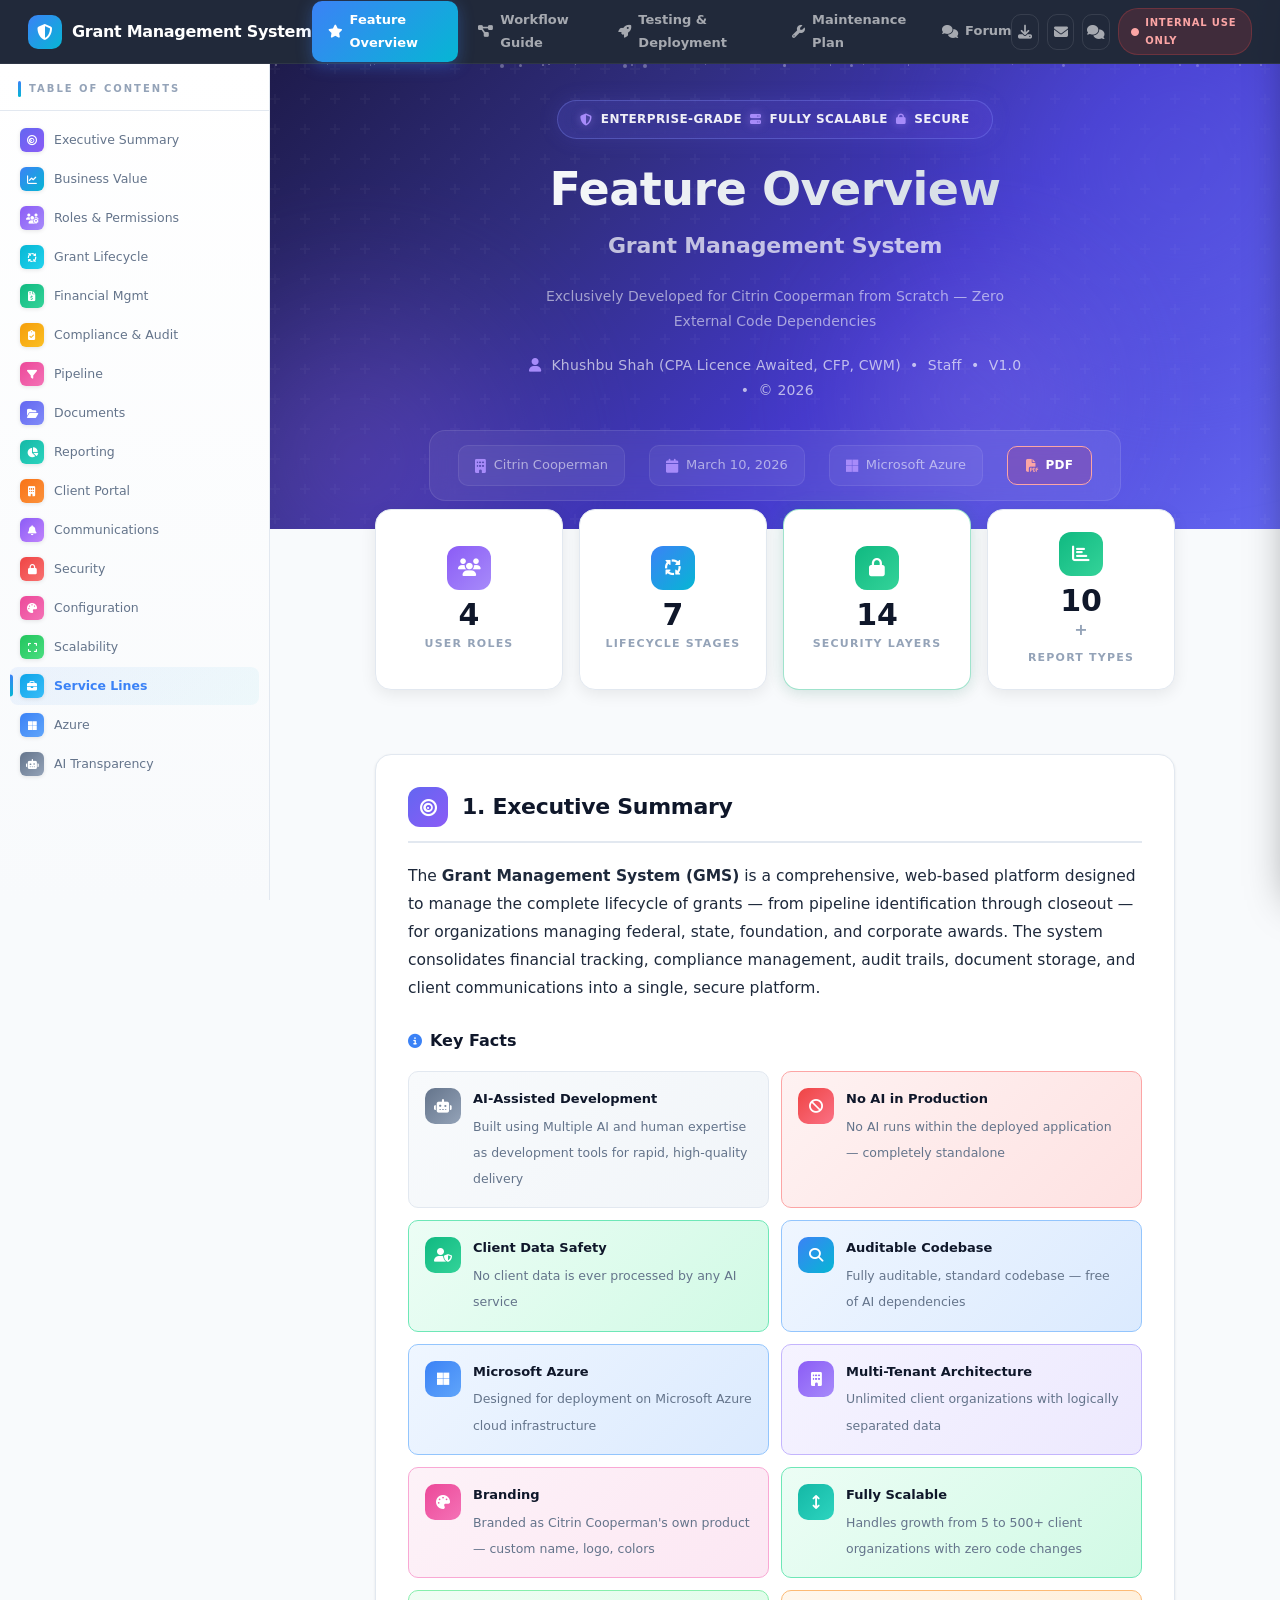
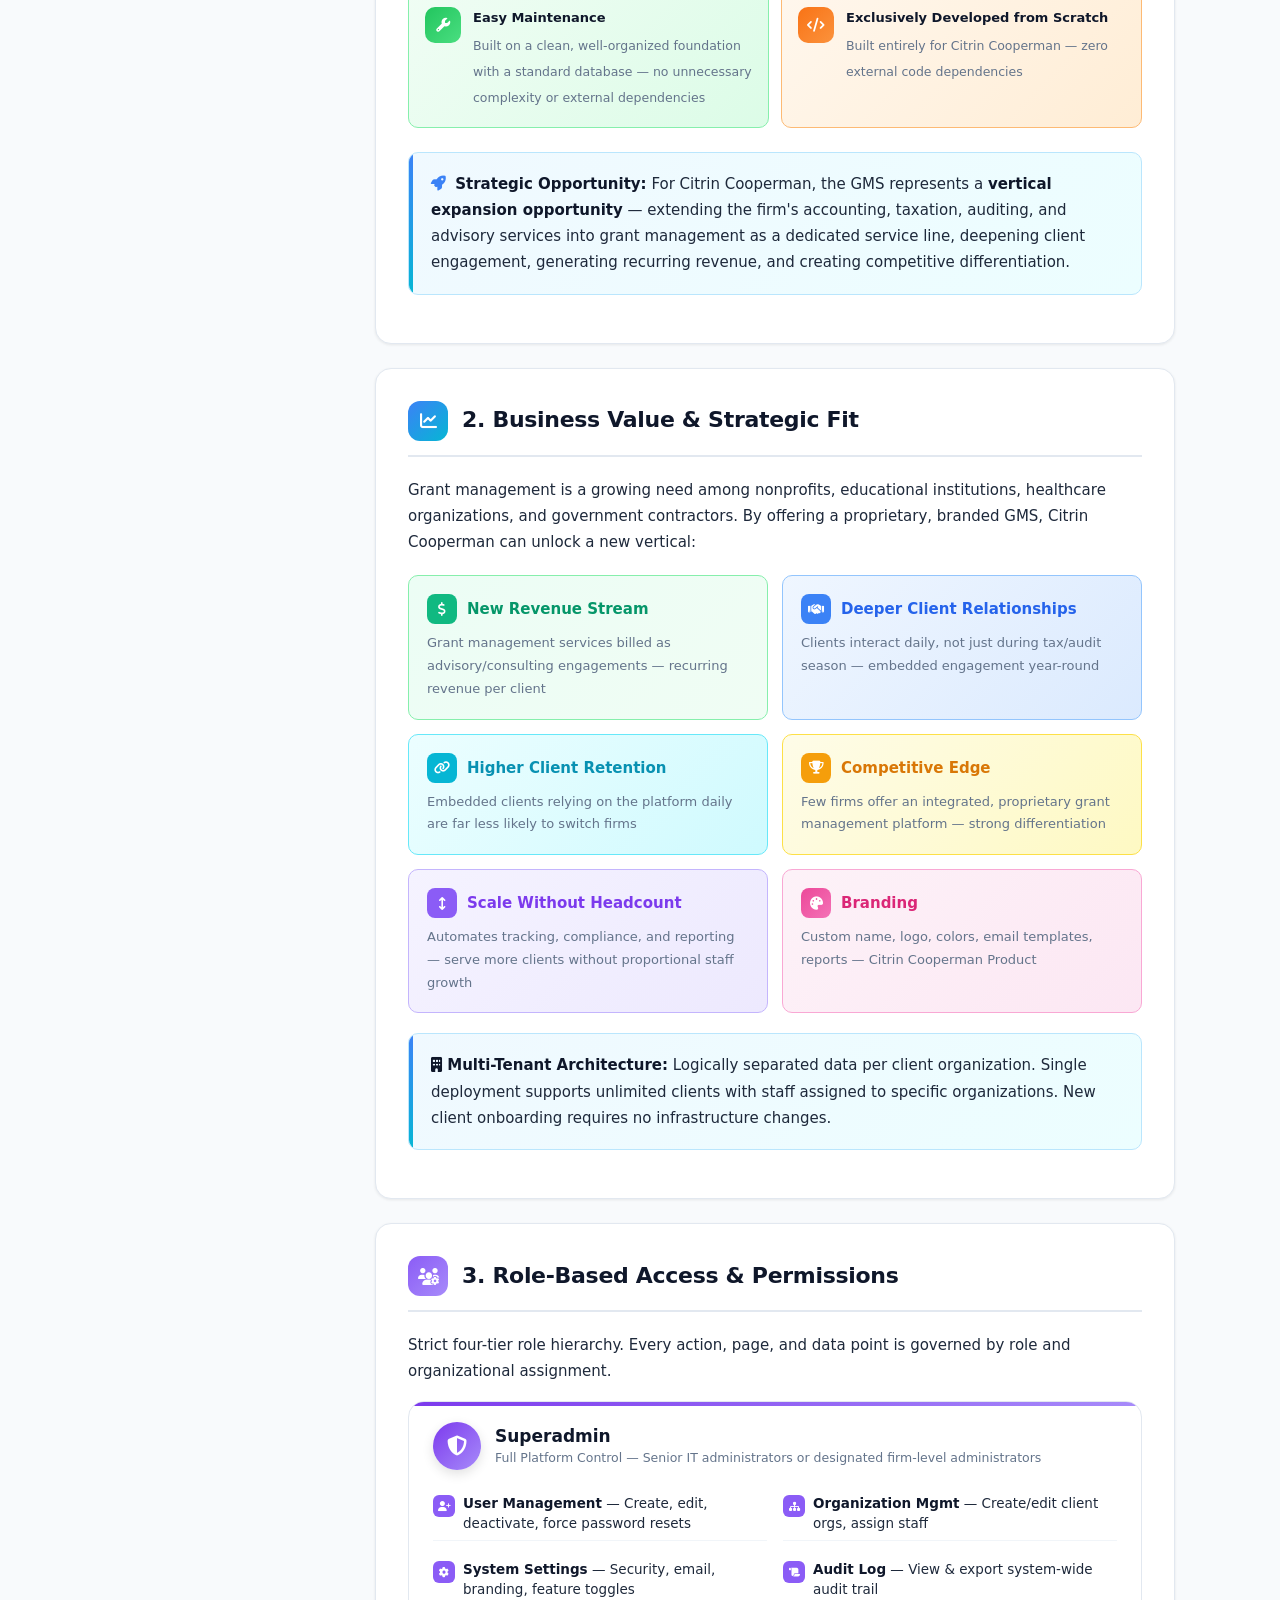
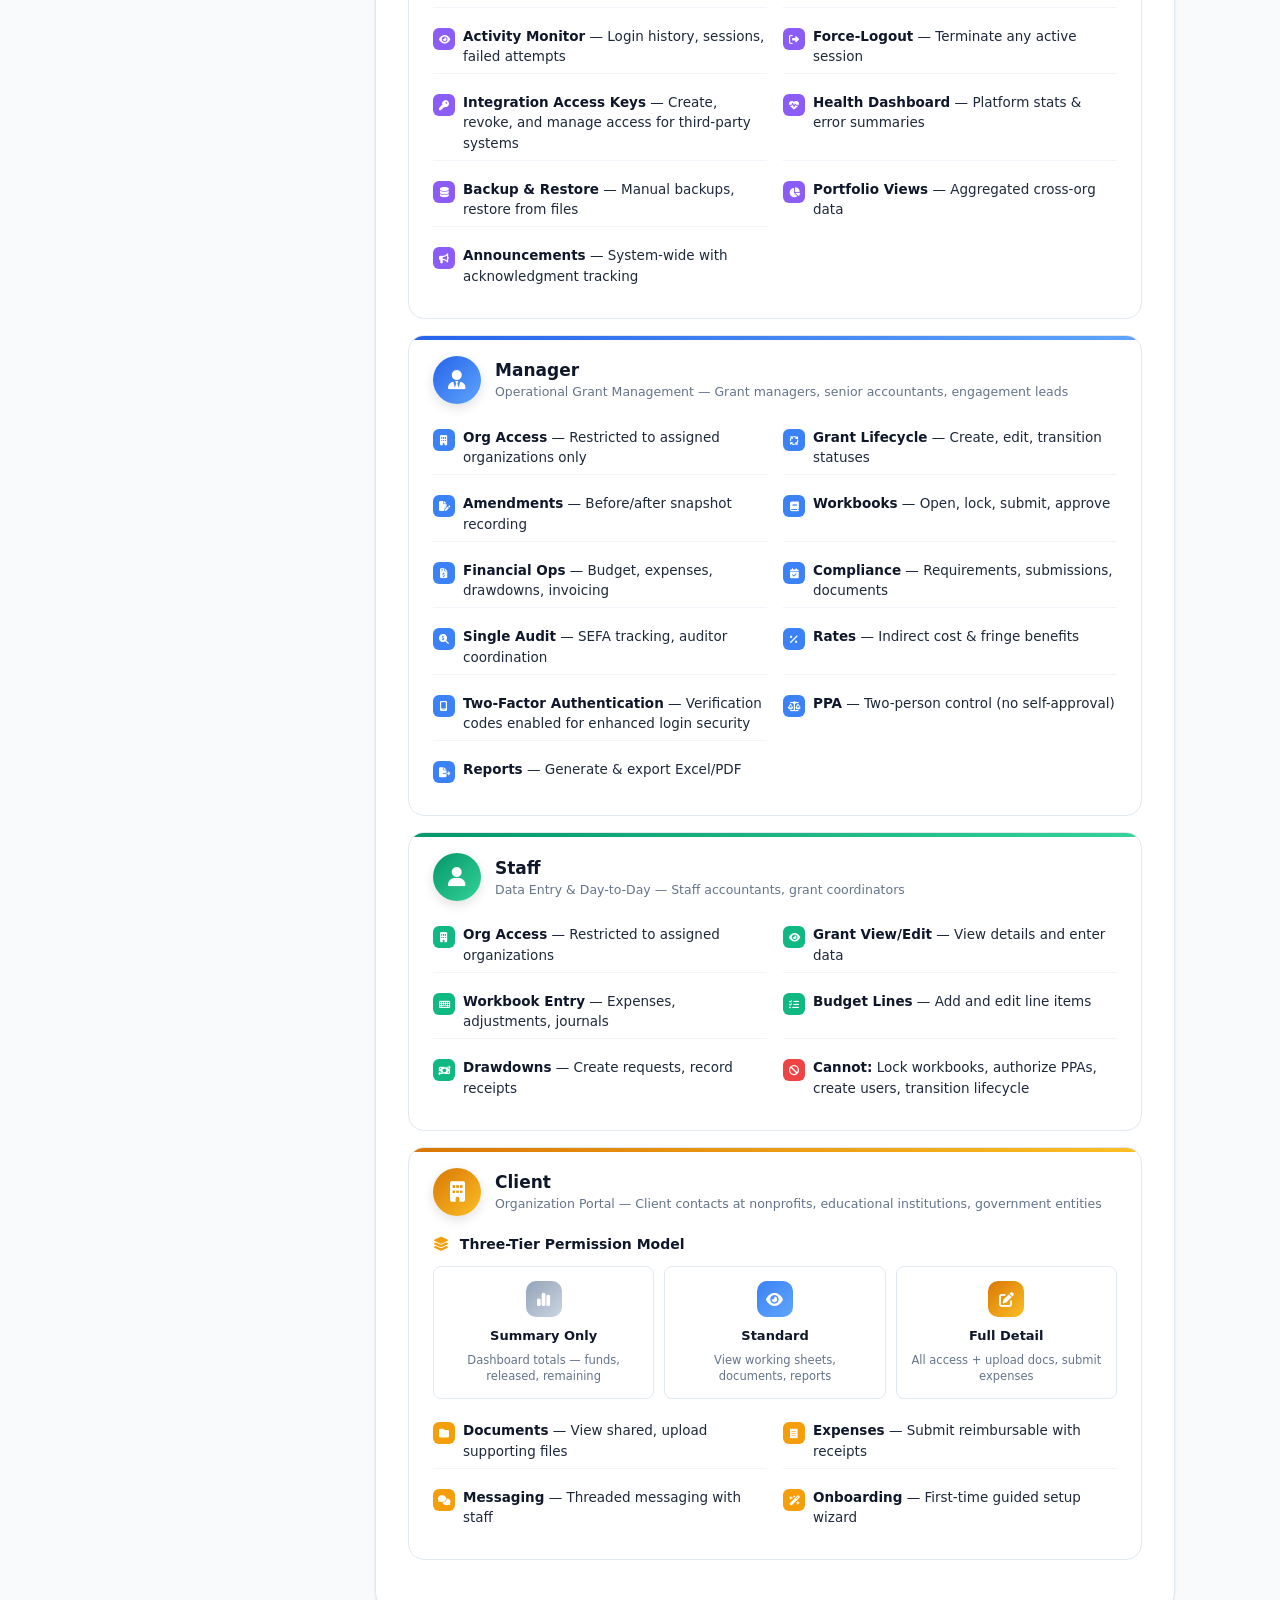
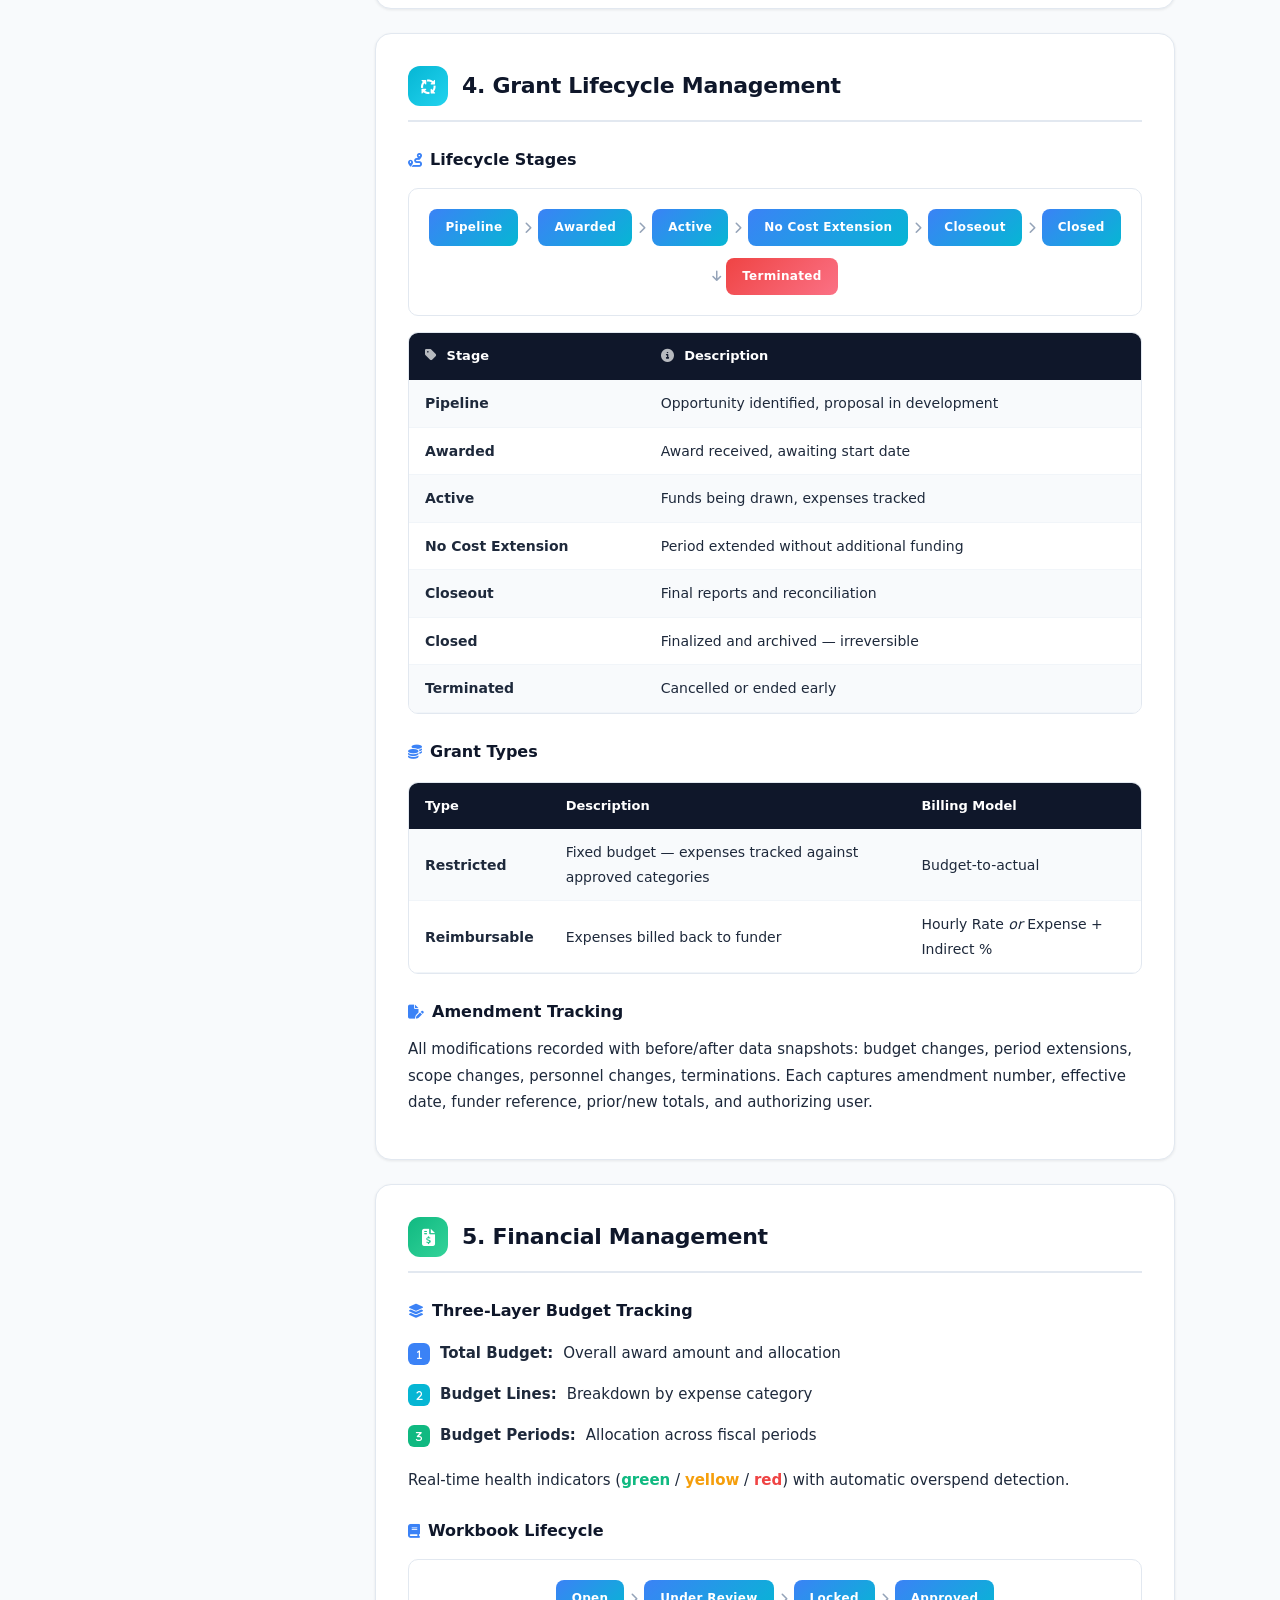
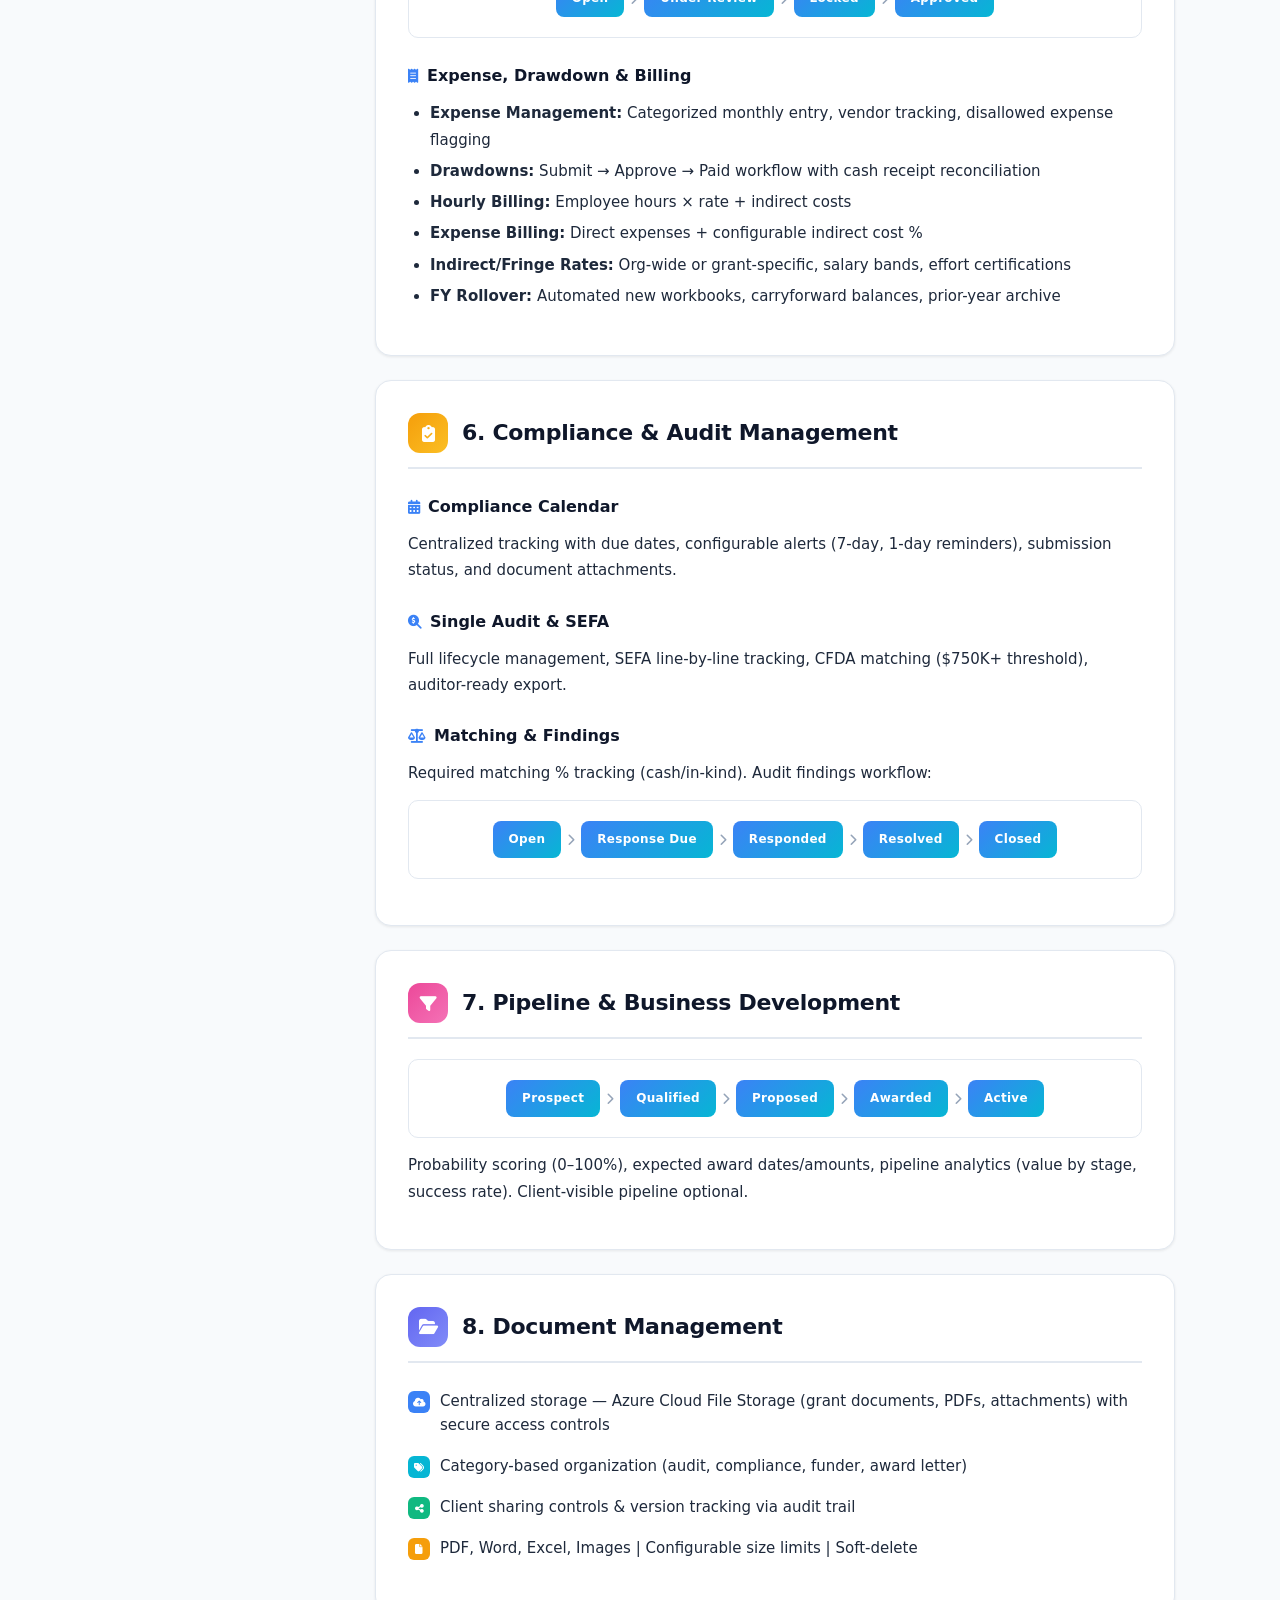
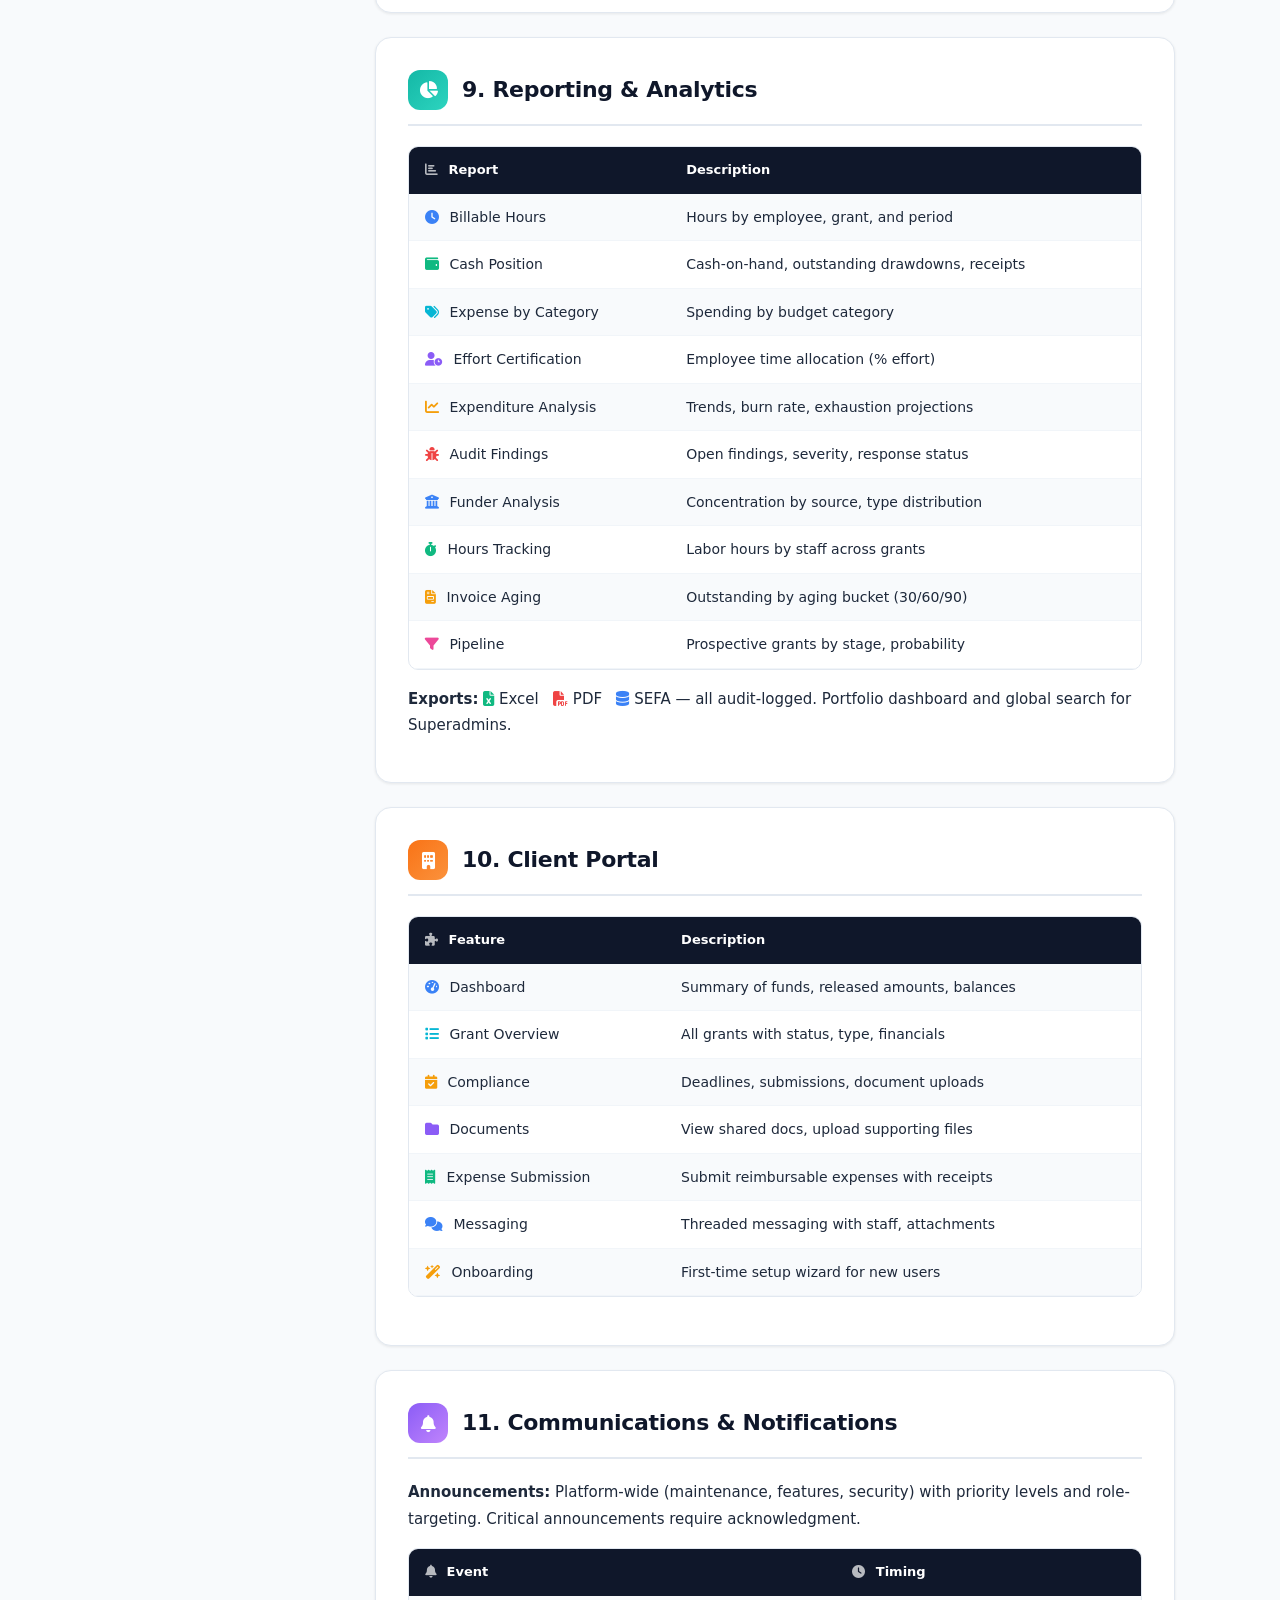
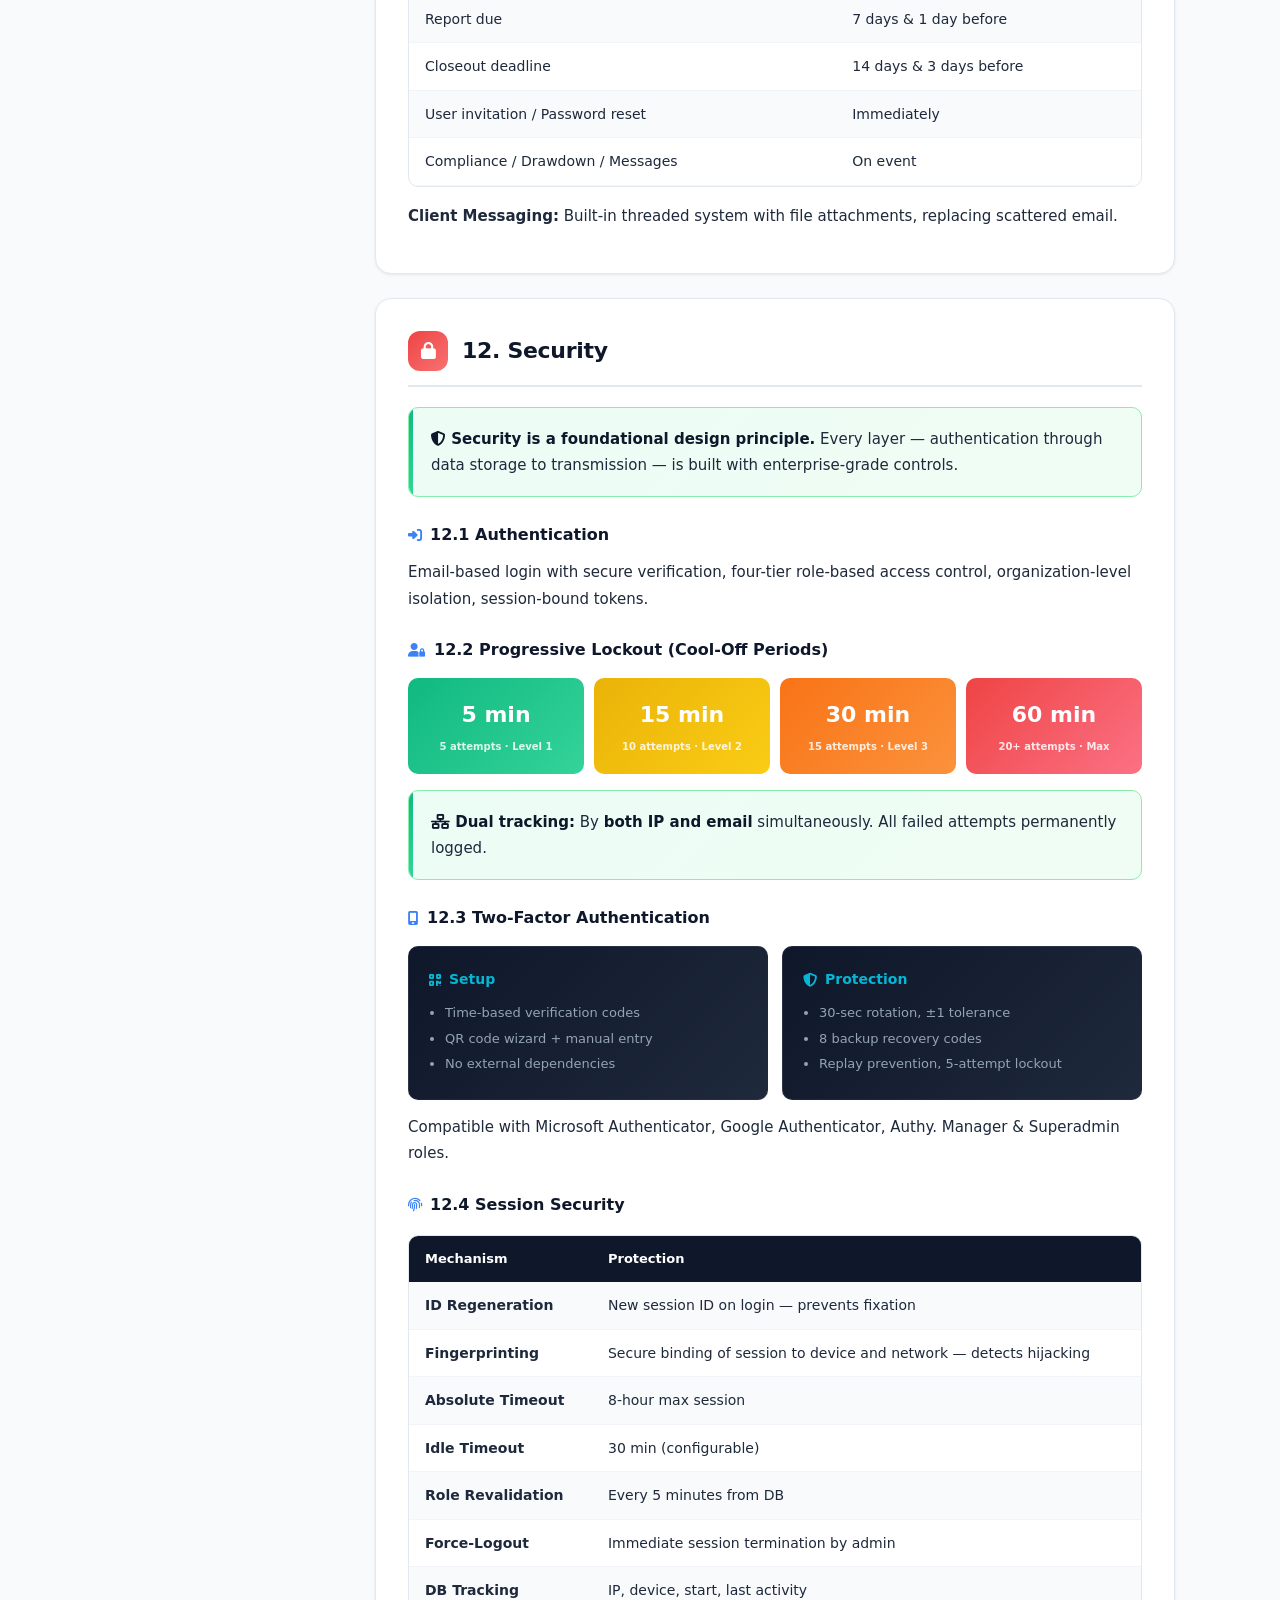
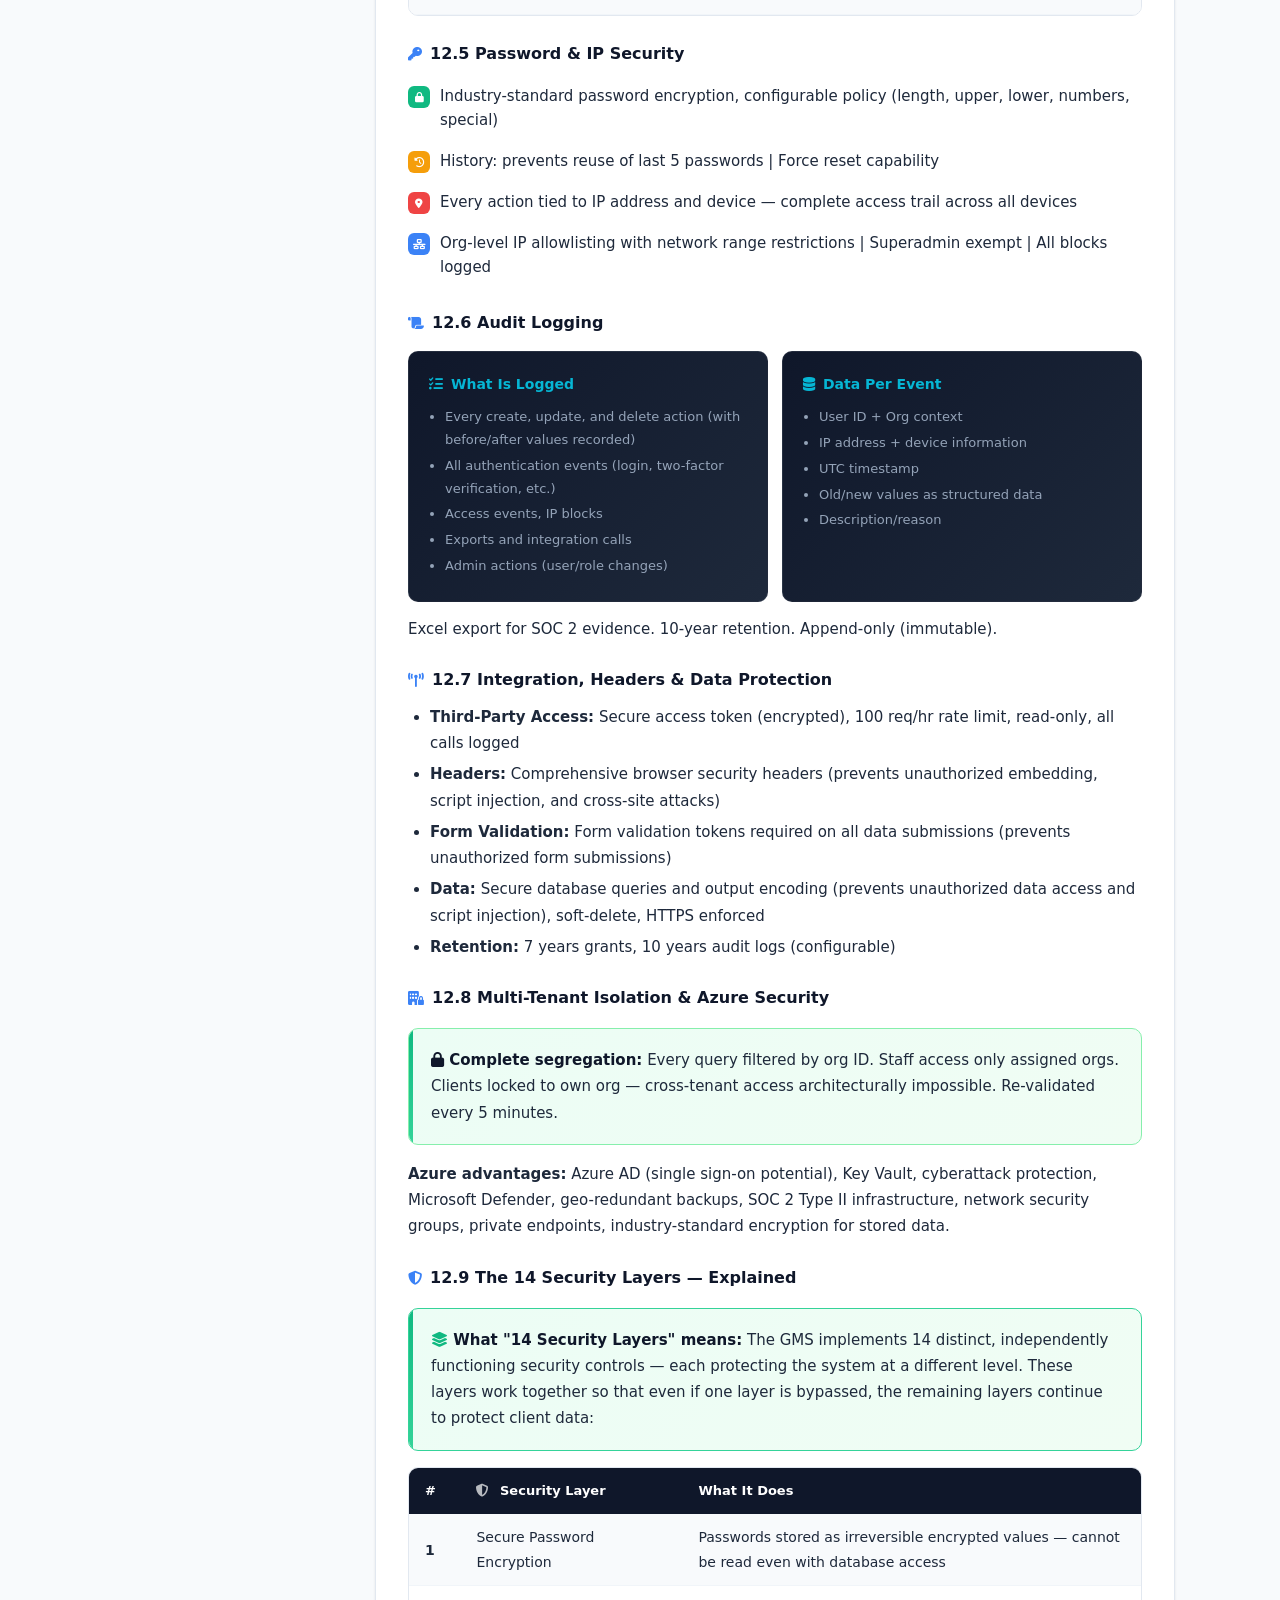
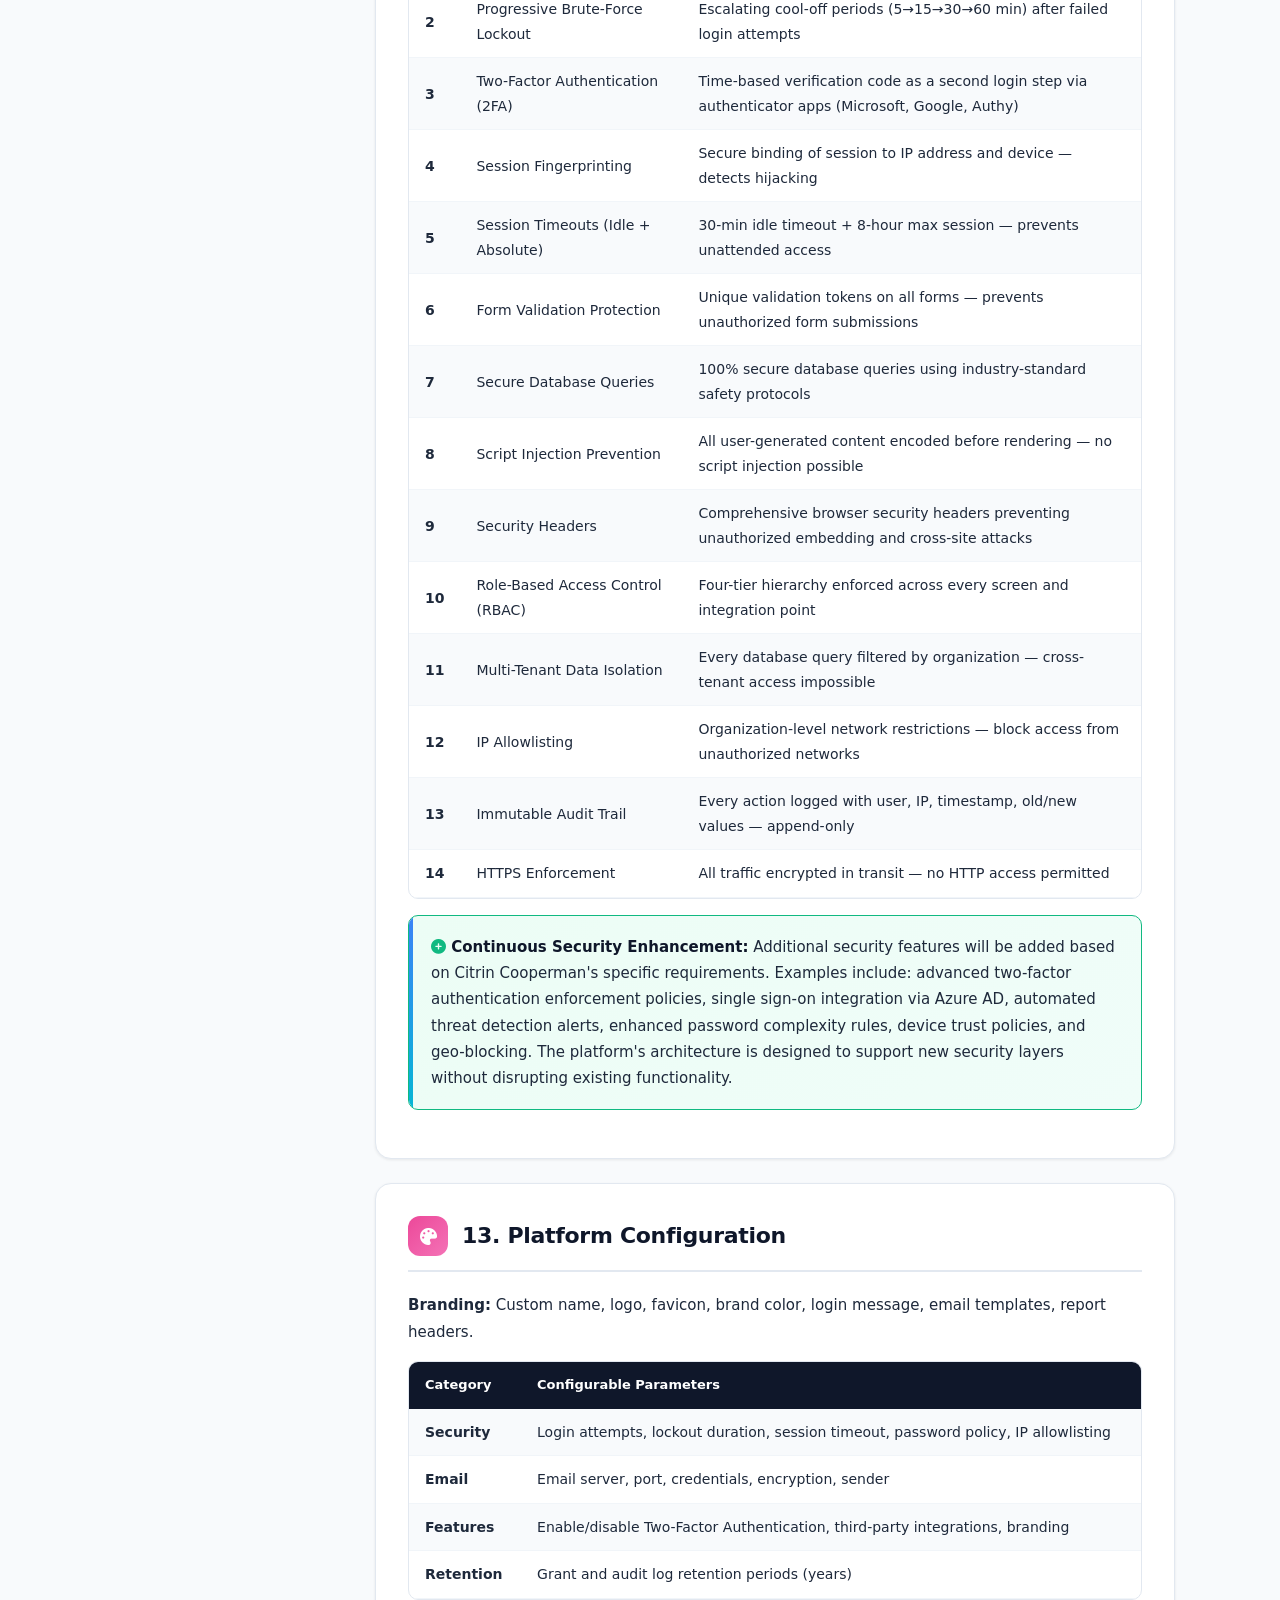
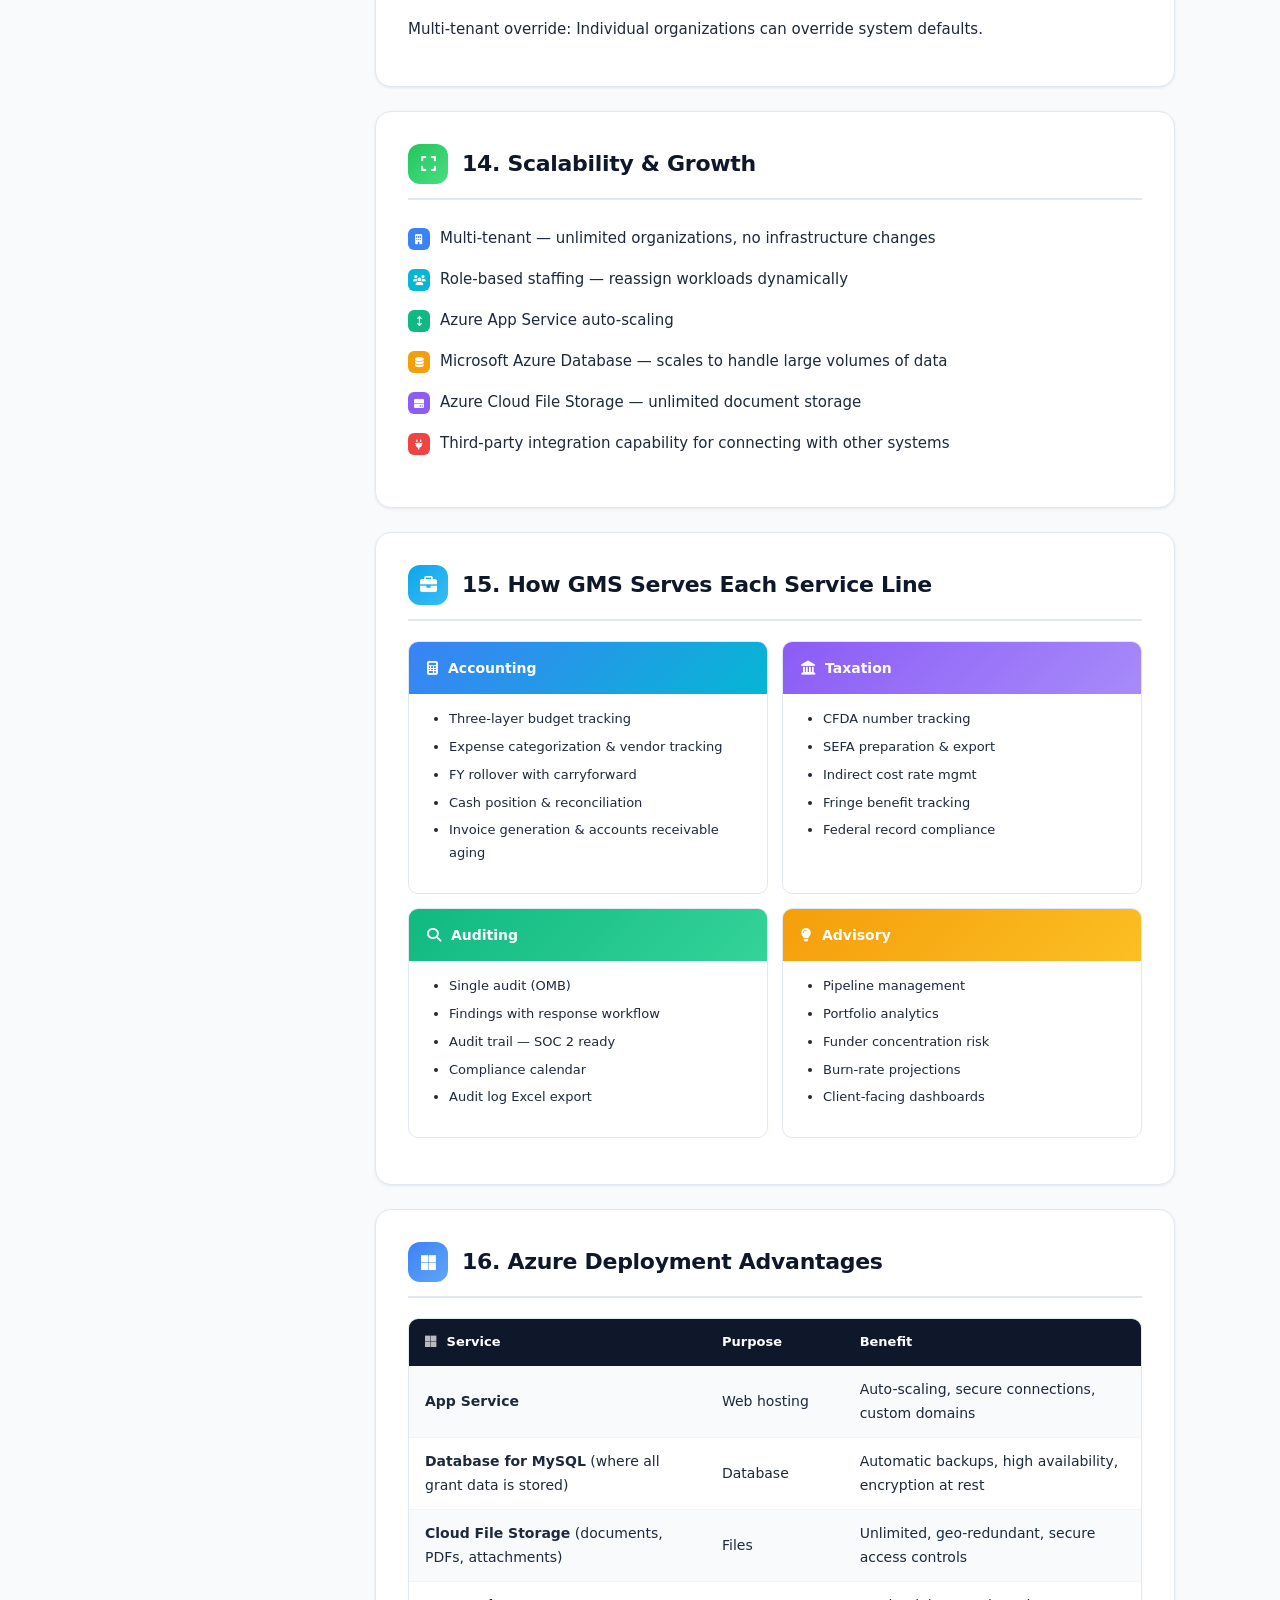
==== docs/GMS-Feature-Overview.html @ 416179d6 "Add GMS documentation site" ====
<!DOCTYPE html>
<html lang="en">
<head>
<meta charset="UTF-8">
<meta name="viewport" content="width=device-width, initial-scale=1.0">
<title>Grant Management System — Feature Overview</title>
<link rel="stylesheet" href="https://cdnjs.cloudflare.com/ajax/libs/font-awesome/6.7.2/css/all.min.css">
<link rel="stylesheet" href="docs-common.css">
<style>
/* Stat icon gradients (page-specific) */
.si-1{background:linear-gradient(135deg,var(--superadmin),#a78bfa);}.si-2{background:linear-gradient(135deg,var(--secondary),var(--accent));}
.si-3{background:linear-gradient(135deg,var(--success),#34d399);}.si-4{background:linear-gradient(135deg,var(--success),#34d399);}

/* === ROLE CARDS (v2 — accent-stripe design) === */
.role-card{background:var(--white);border-radius:var(--radius);margin:16px 0;border:1px solid #e2e8f0;transition:all .35s cubic-bezier(.4,0,.2,1);position:relative;overflow:hidden;}
.role-card::before{content:'';position:absolute;top:0;left:0;right:0;height:4px;}
.role-card:hover{box-shadow:var(--shadow);border-color:#cbd5e0;}
.role-card.rc-superadmin::before{background:linear-gradient(90deg,#7c3aed,#a78bfa);}
.role-card.rc-manager::before{background:linear-gradient(90deg,#2563eb,#60a5fa);}
.role-card.rc-staff::before{background:linear-gradient(90deg,#059669,#34d399);}
.role-card.rc-client::before{background:linear-gradient(90deg,#d97706,#fbbf24);}

.role-card-header{padding:20px 24px 0;display:flex;align-items:center;gap:14px;}
.role-card-header .role-icon-circle{width:48px;height:48px;border-radius:50%;display:flex;align-items:center;justify-content:center;font-size:20px;color:#fff;flex-shrink:0;box-shadow:0 4px 12px rgba(0,0,0,.12);}
.rc-superadmin .role-icon-circle{background:linear-gradient(135deg,#7c3aed,#a78bfa);}
.rc-manager .role-icon-circle{background:linear-gradient(135deg,#2563eb,#60a5fa);}
.rc-staff .role-icon-circle{background:linear-gradient(135deg,#059669,#34d399);}
.rc-client .role-icon-circle{background:linear-gradient(135deg,#d97706,#fbbf24);}
.role-card-header .role-info{min-width:0;flex:1;}
.role-card-header .role-name{margin:0;font-size:17px;font-weight:800;color:var(--primary);line-height:1.3;}
.role-card-header .role-sub{font-size:12.5px;color:var(--text-light);margin-top:2px;display:block;line-height:1.4;}

.role-card-body{padding:16px 24px 20px;}
.role-perm-grid{display:grid;grid-template-columns:1fr 1fr;gap:6px 16px;list-style:none;padding:0;margin:0;}
.role-perm-grid li{display:flex;align-items:flex-start;gap:8px;padding:7px 0;font-size:13.5px;line-height:1.5;color:var(--text);border-bottom:1px solid #f1f5f9;}
.role-perm-grid li:nth-last-child(-n+2){border-bottom:none;}
.role-perm-grid li .perm-icon{width:22px;height:22px;border-radius:6px;display:flex;align-items:center;justify-content:center;font-size:10px;color:#fff;flex-shrink:0;margin-top:2px;}
.rc-superadmin .perm-icon{background:var(--superadmin);}
.rc-manager .perm-icon{background:var(--manager);}
.rc-staff .perm-icon{background:var(--staff);}
.rc-client .perm-icon{background:var(--client);}
.role-perm-grid li .perm-icon.deny{background:var(--danger);}
.role-perm-grid li strong{color:var(--primary);font-weight:600;}

/* Client tier cards */
.client-tier-row{display:grid;grid-template-columns:repeat(3,1fr);gap:10px;margin:10px 0 14px;}
.client-tier{border-radius:var(--radius-xs);padding:14px;text-align:center;border:1px solid #e2e8f0;transition:all .3s;}
.client-tier:hover{transform:translateY(-2px);box-shadow:var(--shadow-sm);}
.client-tier .tier-icon{width:36px;height:36px;border-radius:10px;display:flex;align-items:center;justify-content:center;margin:0 auto 8px;font-size:15px;color:#fff;}
.client-tier .tier-name{font-size:13px;font-weight:700;color:var(--primary);margin-bottom:4px;}
.client-tier .tier-desc{font-size:11.5px;color:var(--text-light);line-height:1.4;}

/* === LIFECYCLE FLOW === */
.lifecycle{display:flex;align-items:center;justify-content:center;flex-wrap:wrap;gap:6px;padding:20px;background:var(--white);border-radius:var(--radius-sm);margin:14px 0;border:1px solid #e2e8f0;}
.lifecycle .stage{padding:8px 16px;border-radius:8px;font-size:12px;font-weight:700;color:#fff;background:linear-gradient(135deg,var(--secondary),var(--accent));transition:all .3s;cursor:default;letter-spacing:.3px;}
.lifecycle .stage:hover{transform:scale(1.06);box-shadow:0 4px 12px rgba(59,130,246,.3);}
.lifecycle .stage.terminated{background:linear-gradient(135deg,var(--danger),#fb7185);}
.lifecycle .arrow-icon{color:var(--text-muted);font-size:12px;flex-shrink:0;}

/* === SECURITY GRID === */
.security-grid{display:grid;grid-template-columns:1fr 1fr;gap:14px;margin:14px 0;}
.security-card{background:linear-gradient(135deg,#0f172a,#1e293b);color:#e2e8f0;border-radius:var(--radius-sm);padding:20px;border:1px solid rgba(255,255,255,.06);transition:all .3s;}
.security-card:hover{transform:translateY(-3px);box-shadow:0 8px 30px rgba(0,0,0,.25);border-color:rgba(56,189,248,.2);}
.security-card h4{color:var(--accent);margin:0 0 10px;font-size:14px;display:flex;align-items:center;gap:8px;}
.security-card li{font-size:13px;color:#94a3b8;margin-bottom:3px;}
.security-card ul{padding-left:16px;margin-bottom:0;}

/* === LOCKOUT VISUAL === */
.lockout-visual{display:grid;grid-template-columns:repeat(4,1fr);gap:10px;margin:14px 0;}
.lockout-step{text-align:center;padding:18px 10px;border-radius:var(--radius-sm);color:#fff;font-weight:700;transition:all .3s;position:relative;overflow:hidden;}
.lockout-step::after{content:'';position:absolute;top:0;left:-100%;width:100%;height:100%;background:linear-gradient(90deg,transparent,rgba(255,255,255,.15),transparent);animation:lock-shine 3s ease-in-out infinite;}
@keyframes lock-shine{0%{left:-100%;}100%{left:100%;}}
.lockout-step:hover{transform:scale(1.04);}
.ls-1{background:linear-gradient(135deg,#10b981,#34d399);}.ls-2{background:linear-gradient(135deg,#eab308,#facc15);}
.ls-3{background:linear-gradient(135deg,#f97316,#fb923c);}.ls-4{background:linear-gradient(135deg,#ef4444,#fb7185);}
.lock-num{font-size:22px;display:block;}.lock-label{font-size:10px;opacity:.85;display:block;margin-top:4px;font-weight:600;}

/* === SERVICE GRID === */
.service-grid{display:grid;grid-template-columns:1fr 1fr;gap:14px;margin:14px 0;}
.service-card{background:var(--white);border-radius:var(--radius-sm);overflow:hidden;border:1px solid #e2e8f0;transition:all .3s;}
.service-card:hover{transform:translateY(-3px);box-shadow:var(--shadow);}
.service-card-header{padding:14px 18px;color:#fff;font-weight:700;display:flex;align-items:center;gap:10px;font-size:14px;}
.sc-1{background:linear-gradient(135deg,#3b82f6,#06b6d4);}.sc-2{background:linear-gradient(135deg,#8b5cf6,#a78bfa);}
.sc-3{background:linear-gradient(135deg,#10b981,#34d399);}.sc-4{background:linear-gradient(135deg,#f59e0b,#fbbf24);}
.service-card-body{padding:14px 18px;}
.service-card-body li{font-size:13px;}

/* === PRINT (page-specific) === */
@media print{
  .lifecycle{box-shadow:none!important;}
  .role-card,.security-card,.service-card{box-shadow:none!important;margin:4px 0!important;}
  .role-card-header{padding:8px 12px 0!important;}
  .role-card-header .role-icon-circle{width:24px!important;height:24px!important;font-size:10px!important;box-shadow:none!important;}
  .role-card-body{padding:6px 12px 8px!important;}
  .role-perm-grid{gap:0 6px!important;}
  .role-perm-grid li{font-size:7.5pt!important;padding:1px 0!important;}
  .role-perm-grid li .perm-icon{width:12px!important;height:12px!important;font-size:5px!important;}
  .client-tier-row{gap:3px!important;}
  .client-tier{padding:4px!important;}
  .client-tier .tier-icon{width:16px!important;height:16px!important;font-size:8px!important;margin-bottom:2px!important;}
  .client-tier .tier-name{font-size:7.5pt!important;}
  .client-tier .tier-desc{font-size:7pt!important;}
  .security-grid,.service-grid{gap:4px!important;}
  .lockout-step{overflow:visible!important;}
  .lockout-step::after{display:none!important;}
  .lockout-visual{gap:3px!important;}
  .lifecycle{padding:6px!important;}
  .lifecycle .stage{padding:2px 6px!important;font-size:7pt!important;}
  .service-card-header{padding:5px 8px!important;font-size:8pt!important;}
  .service-card-body{padding:4px 8px!important;}
  .service-card-body li{font-size:7.5pt!important;}
  .security-card{padding:8px!important;}
  .security-card h4{font-size:8pt!important;margin-bottom:3px!important;}
  .security-card li{font-size:7.5pt!important;}
  .grid-2col,.grid-2col-lg{gap:6px!important;}
}

/* === RESPONSIVE GRID HELPERS (page-specific) === */
.grid-2col{display:grid;grid-template-columns:1fr 1fr;gap:12px;}
.grid-2col-lg{display:grid;grid-template-columns:1fr 1fr;gap:14px;}

/* === RESPONSIVE (page-specific) === */
@media(max-width:768px){
  .security-grid,.service-grid,.grid-2col,.grid-2col-lg{grid-template-columns:1fr;}
  .lockout-visual{grid-template-columns:1fr 1fr;}

  /* Role cards — mobile */
  .role-card{margin:12px 0;border-radius:var(--radius-sm);}
  .role-card:hover{transform:none;box-shadow:none;}
  .role-card-header{padding:16px 16px 0;gap:12px;}
  .role-card-header .role-icon-circle{width:40px;height:40px;font-size:17px;}
  .role-card-header .role-name{font-size:15px;}
  .role-card-header .role-sub{font-size:11.5px;}
  .role-card-body{padding:12px 16px 16px;}
  .role-perm-grid{grid-template-columns:1fr;gap:2px;}
  .role-perm-grid li{padding:6px 0;font-size:13px;}
  .role-perm-grid li:last-child{border-bottom:none;}
  .client-tier-row{grid-template-columns:1fr;gap:8px;}
}
@media(max-width:480px){
  .lockout-visual{grid-template-columns:1fr 1fr;}

  /* Role cards — small phone */
  .role-card-header{padding:14px 14px 0;gap:10px;}
  .role-card-header .role-icon-circle{width:36px;height:36px;font-size:15px;}
  .role-card-header .role-name{font-size:14px;}
  .role-card-header .role-sub{font-size:11px;}
  .role-card-body{padding:10px 14px 14px;}
  .role-perm-grid li{font-size:12.5px;padding:5px 0;}
  .role-perm-grid li .perm-icon{width:20px;height:20px;font-size:9px;}
}
.hero.hero-features{background:linear-gradient(135deg,#1e1b4b 0%,#312e81 30%,#4338ca 60%,#6366f1 100%);}
</style>
</head>
<body>

<!-- TOP NAV -->
<nav class="top-nav">
  <div class="nav-logo"><span class="icon-wrap"><i class="fa-solid fa-shield-halved"></i></span><span class="nav-text">Grant Management System</span></div>
  <div class="nav-links">
    <a href="GMS-Feature-Overview.html" class="active"><i class="fa-solid fa-star"></i> Feature Overview</a>
    <a href="GMS-Workflow-Guide.html"><i class="fa-solid fa-diagram-project"></i> Workflow Guide</a>
    <a href="GMS-Testing-Deployment-Plan.html"><i class="fa-solid fa-rocket"></i> Testing &amp; Deployment</a>
    <a href="maintenance-plan.html"><i class="fa-solid fa-wrench"></i> Maintenance Plan</a>
    <a href="GMS-Comments.html"><i class="fa-solid fa-comments"></i> Forum</a>
  </div>
  <div class="nav-right">
    <a class="nav-action" href="#" onclick="downloadAllPagesAsPDF(event);return false;" title="Download All Pages as PDF"><i class="fa-solid fa-download"></i></a>
    <a class="nav-action" href="#" onclick="window.location.href='mailto:?subject='+encodeURIComponent('GMS Feature Overview — Citrin Cooperman')+'&body='+encodeURIComponent('Please review the Grant Management System — Feature Overview:\n\n'+window.location.href+'\n\nDocument: GMS Feature Overview V1.0\nClassification: Internal Use Only\n\n— Citrin Cooperman');return false;" title="Email this page"><i class="fa-solid fa-envelope"></i></a>
    <a class="nav-action" href="GMS-Comments.html" title="Forum"><i class="fa-solid fa-comments"></i></a>
    <span class="nav-badge"><i class="fa-solid fa-circle"></i> Internal Use Only</span>
  </div>
  <button class="nav-hamburger" aria-label="Open navigation menu"><span></span><span></span><span></span></button>
</nav>

<!-- MOBILE NAV -->
<div class="mobile-nav-overlay"></div>
<nav class="mobile-nav" aria-label="Mobile navigation">
  <div class="mobile-nav-header">
    <div class="nav-logo"><span class="icon-wrap"><i class="fa-solid fa-shield-halved"></i></span> GMS</div>
    <button class="mobile-nav-close" aria-label="Close navigation">&times;</button>
  </div>
  <div class="mobile-nav-links">
    <a href="GMS-Feature-Overview.html" class="active"><i class="fa-solid fa-star"></i> <span class="mobile-nav-label">Feature Overview</span> <i class="fa-solid fa-chevron-right mobile-nav-arrow"></i></a>
    <a href="GMS-Workflow-Guide.html"><i class="fa-solid fa-diagram-project"></i> <span class="mobile-nav-label">Workflow Guide</span> <i class="fa-solid fa-chevron-right mobile-nav-arrow"></i></a>
    <a href="GMS-Testing-Deployment-Plan.html"><i class="fa-solid fa-rocket"></i> <span class="mobile-nav-label">Testing & Deployment</span> <i class="fa-solid fa-chevron-right mobile-nav-arrow"></i></a>
    <a href="maintenance-plan.html"><i class="fa-solid fa-wrench"></i> <span class="mobile-nav-label">Maintenance Plan</span> <i class="fa-solid fa-chevron-right mobile-nav-arrow"></i></a>
    <a href="GMS-Comments.html"><i class="fa-solid fa-comments"></i> <span class="mobile-nav-label">Forum</span> <i class="fa-solid fa-chevron-right mobile-nav-arrow"></i></a>
  </div>
  <div class="mobile-nav-divider"></div>
  <div class="mobile-nav-actions">
    <a class="mobile-nav-action" href="#" onclick="downloadAllPagesAsPDF(event);return false;"><i class="fa-solid fa-download"></i> Download PDF</a>
    <a class="mobile-nav-action" href="GMS-Comments.html"><i class="fa-solid fa-comments"></i> Forum</a>
  </div>
  <div class="mobile-nav-footer">
    <span class="nav-badge"><i class="fa-solid fa-circle"></i> Internal Use Only</span>
  </div>
</nav>

<!-- LEFT SIDEBAR -->
<aside class="sidebar" id="sidebar">
  <div class="sidebar-title">Table of Contents</div>
  <ul class="sidebar-nav" id="sidebarNav">
    <li><a href="#exec-summary"><span class="nav-icon ni-1"><i class="fa-solid fa-bullseye"></i></span> Executive Summary</a></li>
    <li><a href="#business-value"><span class="nav-icon ni-2"><i class="fa-solid fa-chart-line"></i></span> Business Value</a></li>
    <li><a href="#roles"><span class="nav-icon ni-3"><i class="fa-solid fa-users-gear"></i></span> Roles &amp; Permissions</a></li>
    <li><a href="#grant-lifecycle"><span class="nav-icon ni-4"><i class="fa-solid fa-arrows-spin"></i></span> Grant Lifecycle</a></li>
    <li><a href="#financial"><span class="nav-icon ni-5"><i class="fa-solid fa-file-invoice-dollar"></i></span> Financial Mgmt</a></li>
    <li><a href="#compliance"><span class="nav-icon ni-6"><i class="fa-solid fa-clipboard-check"></i></span> Compliance &amp; Audit</a></li>
    <li><a href="#pipeline"><span class="nav-icon ni-7"><i class="fa-solid fa-filter"></i></span> Pipeline</a></li>
    <li><a href="#documents"><span class="nav-icon ni-8"><i class="fa-solid fa-folder-open"></i></span> Documents</a></li>
    <li><a href="#reporting"><span class="nav-icon ni-9"><i class="fa-solid fa-chart-pie"></i></span> Reporting</a></li>
    <li><a href="#client-portal"><span class="nav-icon ni-10"><i class="fa-solid fa-building"></i></span> Client Portal</a></li>
    <li><a href="#communications"><span class="nav-icon ni-11"><i class="fa-solid fa-bell"></i></span> Communications</a></li>
    <li><a href="#security"><span class="nav-icon ni-12"><i class="fa-solid fa-lock"></i></span> Security</a></li>
    <li><a href="#customization"><span class="nav-icon ni-13"><i class="fa-solid fa-palette"></i></span> Configuration</a></li>
    <li><a href="#scalability"><span class="nav-icon ni-14"><i class="fa-solid fa-expand"></i></span> Scalability</a></li>
    <li><a href="#service-lines"><span class="nav-icon ni-15"><i class="fa-solid fa-briefcase"></i></span> Service Lines</a></li>
    <li><a href="#azure"><span class="nav-icon ni-16"><i class="fa-brands fa-microsoft"></i></span> Azure</a></li>
    <li><a href="#ai-note"><span class="nav-icon ni-17"><i class="fa-solid fa-robot"></i></span> AI Transparency</a></li>
  </ul>
</aside>

<!-- MAIN -->
<div class="main">

<!-- HERO -->
<section class="hero hero-features">
  <div class="hero-particles" id="particles"></div>
  <div class="hero-orb o1"></div>
  <div class="hero-orb o2"></div>
  <div class="hero-orb o3"></div>
  <div class="hero-content">
    <div class="hero-badge"><i class="fa-solid fa-shield-halved"></i> Enterprise-Grade <i class="fa-solid fa-server" style="font-size:11px;"></i> Fully Scalable <i class="fa-solid fa-lock" style="font-size:11px;"></i> Secure</div>
    <h1>Feature Overview</h1>
    <h1 class="subtitle">Grant Management System</h1>
    <p style="color:rgba(255,255,255,.55);font-size:14px;margin-bottom:20px;">Exclusively Developed for Citrin Cooperman from Scratch — Zero External Code Dependencies</p>
    <p style="color:rgba(255,255,255,.65);font-size:14px;margin-bottom:28px;font-weight:500;letter-spacing:.2px;"><i class="fa-solid fa-user" style="margin-right:6px;color:#a78bfa;"></i> Khushbu Shah (CPA Licence Awaited, CFP, CWM) &nbsp;&bull;&nbsp; Staff &nbsp;&bull;&nbsp; V1.0 &nbsp;&bull;&nbsp; &copy; 2026</p>
    <div class="hero-meta">
      <div class="hero-meta-item"><i class="fa-solid fa-building"></i> Citrin Cooperman</div>
      <div class="hero-meta-item"><i class="fa-solid fa-calendar"></i> March 10, 2026</div>
      <div class="hero-meta-item"><i class="fa-brands fa-microsoft"></i> Microsoft Azure</div>
      <a href="javascript:void(0)" onclick="window.print()" class="btn-hero-pdf"><i class="fa fa-file-pdf"></i> PDF</a>
    </div>
  </div>
</section>

<!-- STAT CARDS -->
<div class="stats-row">
  <div class="stat-card fade-in"><div class="stat-icon si-1"><i class="fa-solid fa-users"></i></div><div class="stat-number" data-target="4">0</div><div class="stat-label">User Roles</div></div>
  <div class="stat-card fade-in"><div class="stat-icon si-2"><i class="fa-solid fa-arrows-spin"></i></div><div class="stat-number" data-target="7">0</div><div class="stat-label">Lifecycle Stages</div></div>
  <div class="stat-card fade-in security-glow"><div class="stat-icon si-3"><i class="fa-solid fa-lock"></i></div><div class="stat-number" data-target="14">0</div><div class="stat-label">Security Layers</div></div>
  <div class="stat-card fade-in"><div class="stat-icon si-4"><i class="fa-solid fa-chart-bar"></i></div><div class="stat-number" data-target="10">0</div><div class="stat-suffix">+</div><div class="stat-label">Report Types</div></div>
</div>

<div class="content">

<!-- 1. EXECUTIVE SUMMARY -->
<div class="section-card fade-in" id="exec-summary">
  <h2 class="section-title"><span class="title-icon ni-1"><i class="fa-solid fa-bullseye"></i></span> 1. Executive Summary</h2>

  <p style="font-size:15.5px;line-height:1.8;margin-bottom:20px;">The <strong>Grant Management System (GMS)</strong> is a comprehensive, web-based platform designed to manage the complete lifecycle of grants — from pipeline identification through closeout — for organizations managing federal, state, foundation, and corporate awards. The system consolidates financial tracking, compliance management, audit trails, document storage, and client communications into a single, secure platform.</p>

  <!-- Key Facts Grid -->
  <h3 style="margin-bottom:16px;"><i class="fa-solid fa-circle-info"></i> Key Facts</h3>

  <div class="grid-2col" style="margin-bottom:24px;">

    <!-- AI Transparency -->
    <div style="background:linear-gradient(135deg,#f8fafc,#f1f5f9);border:1px solid #e2e8f0;border-radius:10px;padding:16px;display:flex;align-items:flex-start;gap:12px;">
      <div style="width:36px;height:36px;border-radius:10px;background:linear-gradient(135deg,#64748b,#94a3b8);display:flex;align-items:center;justify-content:center;flex-shrink:0;"><i class="fa-solid fa-robot" style="color:#fff;font-size:14px;"></i></div>
      <div><strong style="font-size:13px;color:var(--primary);display:block;margin-bottom:2px;">AI-Assisted Development</strong><span style="font-size:12.5px;color:var(--text-light);line-height:1.5;">Built using Multiple AI and human expertise as development tools for rapid, high-quality delivery</span></div>
    </div>

    <!-- No AI in Production -->
    <div style="background:linear-gradient(135deg,#fef2f2,#fee2e2);border:1px solid #fca5a5;border-radius:10px;padding:16px;display:flex;align-items:flex-start;gap:12px;">
      <div style="width:36px;height:36px;border-radius:10px;background:linear-gradient(135deg,var(--danger),#fb7185);display:flex;align-items:center;justify-content:center;flex-shrink:0;"><i class="fa-solid fa-ban" style="color:#fff;font-size:14px;"></i></div>
      <div><strong style="font-size:13px;color:var(--primary);display:block;margin-bottom:2px;">No AI in Production</strong><span style="font-size:12.5px;color:var(--text-light);line-height:1.5;">No AI runs within the deployed application — completely standalone</span></div>
    </div>

    <!-- Client Data Safety -->
    <div style="background:linear-gradient(135deg,#ecfdf5,#d1fae5);border:1px solid #6ee7b7;border-radius:10px;padding:16px;display:flex;align-items:flex-start;gap:12px;">
      <div style="width:36px;height:36px;border-radius:10px;background:linear-gradient(135deg,var(--success),#34d399);display:flex;align-items:center;justify-content:center;flex-shrink:0;"><i class="fa-solid fa-user-shield" style="color:#fff;font-size:14px;"></i></div>
      <div><strong style="font-size:13px;color:var(--primary);display:block;margin-bottom:2px;">Client Data Safety</strong><span style="font-size:12.5px;color:var(--text-light);line-height:1.5;">No client data is ever processed by any AI service</span></div>
    </div>

    <!-- Auditable Codebase -->
    <div style="background:linear-gradient(135deg,#eff6ff,#dbeafe);border:1px solid #93c5fd;border-radius:10px;padding:16px;display:flex;align-items:flex-start;gap:12px;">
      <div style="width:36px;height:36px;border-radius:10px;background:linear-gradient(135deg,var(--secondary),var(--accent));display:flex;align-items:center;justify-content:center;flex-shrink:0;"><i class="fa-solid fa-magnifying-glass" style="color:#fff;font-size:14px;"></i></div>
      <div><strong style="font-size:13px;color:var(--primary);display:block;margin-bottom:2px;">Auditable Codebase</strong><span style="font-size:12.5px;color:var(--text-light);line-height:1.5;">Fully auditable, standard codebase — free of AI dependencies</span></div>
    </div>

    <!-- Microsoft Azure -->
    <div style="background:linear-gradient(135deg,#eff6ff,#dbeafe);border:1px solid #93c5fd;border-radius:10px;padding:16px;display:flex;align-items:flex-start;gap:12px;">
      <div style="width:36px;height:36px;border-radius:10px;background:linear-gradient(135deg,#3b82f6,#60a5fa);display:flex;align-items:center;justify-content:center;flex-shrink:0;"><i class="fa-brands fa-microsoft" style="color:#fff;font-size:14px;"></i></div>
      <div><strong style="font-size:13px;color:var(--primary);display:block;margin-bottom:2px;">Microsoft Azure</strong><span style="font-size:12.5px;color:var(--text-light);line-height:1.5;">Designed for deployment on Microsoft Azure cloud infrastructure</span></div>
    </div>

    <!-- Multi-Tenant -->
    <div style="background:linear-gradient(135deg,#f5f3ff,#ede9fe);border:1px solid #c4b5fd;border-radius:10px;padding:16px;display:flex;align-items:flex-start;gap:12px;">
      <div style="width:36px;height:36px;border-radius:10px;background:linear-gradient(135deg,#8b5cf6,#a78bfa);display:flex;align-items:center;justify-content:center;flex-shrink:0;"><i class="fa-solid fa-building" style="color:#fff;font-size:14px;"></i></div>
      <div><strong style="font-size:13px;color:var(--primary);display:block;margin-bottom:2px;">Multi-Tenant Architecture</strong><span style="font-size:12.5px;color:var(--text-light);line-height:1.5;">Unlimited client organizations with logically separated data</span></div>
    </div>

    <!-- White-Label -->
    <div style="background:linear-gradient(135deg,#fdf2f8,#fce7f3);border:1px solid #f9a8d4;border-radius:10px;padding:16px;display:flex;align-items:flex-start;gap:12px;">
      <div style="width:36px;height:36px;border-radius:10px;background:linear-gradient(135deg,#ec4899,#f472b6);display:flex;align-items:center;justify-content:center;flex-shrink:0;"><i class="fa-solid fa-palette" style="color:#fff;font-size:14px;"></i></div>
      <div><strong style="font-size:13px;color:var(--primary);display:block;margin-bottom:2px;">Branding</strong><span style="font-size:12.5px;color:var(--text-light);line-height:1.5;">Branded as Citrin Cooperman's own product — custom name, logo, colors</span></div>
    </div>

    <!-- Fully Scalable -->
    <div style="background:linear-gradient(135deg,#ecfdf5,#d1fae5);border:1px solid #6ee7b7;border-radius:10px;padding:16px;display:flex;align-items:flex-start;gap:12px;">
      <div style="width:36px;height:36px;border-radius:10px;background:linear-gradient(135deg,#14b8a6,#2dd4bf);display:flex;align-items:center;justify-content:center;flex-shrink:0;"><i class="fa-solid fa-arrows-up-down" style="color:#fff;font-size:14px;"></i></div>
      <div><strong style="font-size:13px;color:var(--primary);display:block;margin-bottom:2px;">Fully Scalable</strong><span style="font-size:12.5px;color:var(--text-light);line-height:1.5;">Handles growth from 5 to 500+ client organizations with zero code changes</span></div>
    </div>

    <!-- Easy Maintenance -->
    <div style="background:linear-gradient(135deg,#f0fdf4,#dcfce7);border:1px solid #86efac;border-radius:10px;padding:16px;display:flex;align-items:flex-start;gap:12px;">
      <div style="width:36px;height:36px;border-radius:10px;background:linear-gradient(135deg,#22c55e,#4ade80);display:flex;align-items:center;justify-content:center;flex-shrink:0;"><i class="fa-solid fa-wrench" style="color:#fff;font-size:14px;"></i></div>
      <div><strong style="font-size:13px;color:var(--primary);display:block;margin-bottom:2px;">Easy Maintenance</strong><span style="font-size:12.5px;color:var(--text-light);line-height:1.5;">Built on a clean, well-organized foundation with a standard database — no unnecessary complexity or external dependencies</span></div>
    </div>

    <!-- Exclusively Developed -->
    <div style="background:linear-gradient(135deg,#fff7ed,#ffedd5);border:1px solid #fdba74;border-radius:10px;padding:16px;display:flex;align-items:flex-start;gap:12px;">
      <div style="width:36px;height:36px;border-radius:10px;background:linear-gradient(135deg,#f97316,#fb923c);display:flex;align-items:center;justify-content:center;flex-shrink:0;"><i class="fa-solid fa-code" style="color:#fff;font-size:14px;"></i></div>
      <div><strong style="font-size:13px;color:var(--primary);display:block;margin-bottom:2px;">Exclusively Developed from Scratch</strong><span style="font-size:12.5px;color:var(--text-light);line-height:1.5;">Built entirely for Citrin Cooperman — zero external code dependencies</span></div>
    </div>

  </div>

  <!-- Strategic Value -->
  <div class="highlight-box" style="margin-top:0;">
    <strong><i class="fa-solid fa-rocket" style="color:var(--secondary);margin-right:4px;"></i> Strategic Opportunity:</strong> For Citrin Cooperman, the GMS represents a <strong>vertical expansion opportunity</strong> — extending the firm's accounting, taxation, auditing, and advisory services into grant management as a dedicated service line, deepening client engagement, generating recurring revenue, and creating competitive differentiation.
  </div>
</div>

<!-- 2. BUSINESS VALUE -->
<div class="section-card fade-in" id="business-value">
  <h2 class="section-title"><span class="title-icon ni-2"><i class="fa-solid fa-chart-line"></i></span> 2. Business Value &amp; Strategic Fit</h2>
  <p>Grant management is a growing need among nonprofits, educational institutions, healthcare organizations, and government contractors. By offering a proprietary, branded GMS, Citrin Cooperman can unlock a new vertical:</p>

  <div class="grid-2col-lg" style="margin:20px 0;">
    <div style="background:linear-gradient(135deg,#ecfdf5,#f0fdf4);border:1px solid #86efac;border-radius:10px;padding:18px;">
      <div style="display:flex;align-items:center;gap:10px;margin-bottom:8px;"><div style="width:30px;height:30px;border-radius:8px;background:#10b981;display:flex;align-items:center;justify-content:center;flex-shrink:0;"><i class="fa-solid fa-dollar-sign" style="color:#fff;font-size:13px;"></i></div><strong style="color:#059669;">New Revenue Stream</strong></div>
      <p style="margin:0;font-size:13px;color:#64748b;">Grant management services billed as advisory/consulting engagements — recurring revenue per client</p>
    </div>
    <div style="background:linear-gradient(135deg,#eff6ff,#dbeafe);border:1px solid #93c5fd;border-radius:10px;padding:18px;">
      <div style="display:flex;align-items:center;gap:10px;margin-bottom:8px;"><div style="width:30px;height:30px;border-radius:8px;background:#3b82f6;display:flex;align-items:center;justify-content:center;flex-shrink:0;"><i class="fa-solid fa-handshake" style="color:#fff;font-size:13px;"></i></div><strong style="color:#2563eb;">Deeper Client Relationships</strong></div>
      <p style="margin:0;font-size:13px;color:#64748b;">Clients interact daily, not just during tax/audit season — embedded engagement year-round</p>
    </div>
    <div style="background:linear-gradient(135deg,#ecfeff,#cffafe);border:1px solid #67e8f9;border-radius:10px;padding:18px;">
      <div style="display:flex;align-items:center;gap:10px;margin-bottom:8px;"><div style="width:30px;height:30px;border-radius:8px;background:#06b6d4;display:flex;align-items:center;justify-content:center;flex-shrink:0;"><i class="fa-solid fa-link" style="color:#fff;font-size:13px;"></i></div><strong style="color:#0891b2;">Higher Client Retention</strong></div>
      <p style="margin:0;font-size:13px;color:#64748b;">Embedded clients relying on the platform daily are far less likely to switch firms</p>
    </div>
    <div style="background:linear-gradient(135deg,#fefce8,#fef9c3);border:1px solid #fde047;border-radius:10px;padding:18px;">
      <div style="display:flex;align-items:center;gap:10px;margin-bottom:8px;"><div style="width:30px;height:30px;border-radius:8px;background:#f59e0b;display:flex;align-items:center;justify-content:center;flex-shrink:0;"><i class="fa-solid fa-trophy" style="color:#fff;font-size:13px;"></i></div><strong style="color:#d97706;">Competitive Edge</strong></div>
      <p style="margin:0;font-size:13px;color:#64748b;">Few firms offer an integrated, proprietary grant management platform — strong differentiation</p>
    </div>
    <div style="background:linear-gradient(135deg,#f5f3ff,#ede9fe);border:1px solid #c4b5fd;border-radius:10px;padding:18px;">
      <div style="display:flex;align-items:center;gap:10px;margin-bottom:8px;"><div style="width:30px;height:30px;border-radius:8px;background:#8b5cf6;display:flex;align-items:center;justify-content:center;flex-shrink:0;"><i class="fa-solid fa-arrows-up-down" style="color:#fff;font-size:13px;"></i></div><strong style="color:#7c3aed;">Scale Without Headcount</strong></div>
      <p style="margin:0;font-size:13px;color:#64748b;">Automates tracking, compliance, and reporting — serve more clients without proportional staff growth</p>
    </div>
    <div style="background:linear-gradient(135deg,#fdf2f8,#fce7f3);border:1px solid #f9a8d4;border-radius:10px;padding:18px;">
      <div style="display:flex;align-items:center;gap:10px;margin-bottom:8px;"><div style="width:30px;height:30px;border-radius:8px;background:linear-gradient(135deg,#ec4899,#f472b6);display:flex;align-items:center;justify-content:center;flex-shrink:0;"><i class="fa-solid fa-palette" style="color:#fff;font-size:13px;"></i></div><strong style="color:#db2777;">Branding</strong></div>
      <p style="margin:0;font-size:13px;color:#64748b;">Custom name, logo, colors, email templates, reports — Citrin Cooperman Product</p>
    </div>
  </div>

  <div class="highlight-box">
    <strong><i class="fa-solid fa-building"></i> Multi-Tenant Architecture:</strong> Logically separated data per client organization. Single deployment supports unlimited clients with staff assigned to specific organizations. New client onboarding requires no infrastructure changes.
  </div>
</div>

<!-- 3. ROLES -->
<div class="section-card fade-in" id="roles">
  <h2 class="section-title"><span class="title-icon ni-3"><i class="fa-solid fa-users-gear"></i></span> 3. Role-Based Access &amp; Permissions</h2>
  <p>Strict four-tier role hierarchy. Every action, page, and data point is governed by role and organizational assignment.</p>

  <!-- Superadmin -->
  <div class="role-card rc-superadmin">
    <div class="role-card-header">
      <div class="role-icon-circle"><i class="fa-solid fa-shield-halved"></i></div>
      <div class="role-info">
        <h4 class="role-name">Superadmin</h4>
        <span class="role-sub">Full Platform Control — Senior IT administrators or designated firm-level administrators</span>
      </div>
    </div>
    <div class="role-card-body">
      <ul class="role-perm-grid">
        <li><span class="perm-icon"><i class="fa-solid fa-user-plus"></i></span><span><strong>User Management</strong> — Create, edit, deactivate, force password resets</span></li>
        <li><span class="perm-icon"><i class="fa-solid fa-sitemap"></i></span><span><strong>Organization Mgmt</strong> — Create/edit client orgs, assign staff</span></li>
        <li><span class="perm-icon"><i class="fa-solid fa-gear"></i></span><span><strong>System Settings</strong> — Security, email, branding, feature toggles</span></li>
        <li><span class="perm-icon"><i class="fa-solid fa-scroll"></i></span><span><strong>Audit Log</strong> — View &amp; export system-wide audit trail</span></li>
        <li><span class="perm-icon"><i class="fa-solid fa-eye"></i></span><span><strong>Activity Monitor</strong> — Login history, sessions, failed attempts</span></li>
        <li><span class="perm-icon"><i class="fa-solid fa-right-from-bracket"></i></span><span><strong>Force-Logout</strong> — Terminate any active session</span></li>
        <li><span class="perm-icon"><i class="fa-solid fa-key"></i></span><span><strong>Integration Access Keys</strong> — Create, revoke, and manage access for third-party systems</span></li>
        <li><span class="perm-icon"><i class="fa-solid fa-heart-pulse"></i></span><span><strong>Health Dashboard</strong> — Platform stats &amp; error summaries</span></li>
        <li><span class="perm-icon"><i class="fa-solid fa-database"></i></span><span><strong>Backup &amp; Restore</strong> — Manual backups, restore from files</span></li>
        <li><span class="perm-icon"><i class="fa-solid fa-chart-pie"></i></span><span><strong>Portfolio Views</strong> — Aggregated cross-org data</span></li>
        <li><span class="perm-icon"><i class="fa-solid fa-bullhorn"></i></span><span><strong>Announcements</strong> — System-wide with acknowledgment tracking</span></li>
      </ul>
    </div>
  </div>

  <!-- Manager -->
  <div class="role-card rc-manager">
    <div class="role-card-header">
      <div class="role-icon-circle"><i class="fa-solid fa-user-tie"></i></div>
      <div class="role-info">
        <h4 class="role-name">Manager</h4>
        <span class="role-sub">Operational Grant Management — Grant managers, senior accountants, engagement leads</span>
      </div>
    </div>
    <div class="role-card-body">
      <ul class="role-perm-grid">
        <li><span class="perm-icon"><i class="fa-solid fa-building"></i></span><span><strong>Org Access</strong> — Restricted to assigned organizations only</span></li>
        <li><span class="perm-icon"><i class="fa-solid fa-arrows-spin"></i></span><span><strong>Grant Lifecycle</strong> — Create, edit, transition statuses</span></li>
        <li><span class="perm-icon"><i class="fa-solid fa-file-pen"></i></span><span><strong>Amendments</strong> — Before/after snapshot recording</span></li>
        <li><span class="perm-icon"><i class="fa-solid fa-book"></i></span><span><strong>Workbooks</strong> — Open, lock, submit, approve</span></li>
        <li><span class="perm-icon"><i class="fa-solid fa-file-invoice-dollar"></i></span><span><strong>Financial Ops</strong> — Budget, expenses, drawdowns, invoicing</span></li>
        <li><span class="perm-icon"><i class="fa-solid fa-calendar-check"></i></span><span><strong>Compliance</strong> — Requirements, submissions, documents</span></li>
        <li><span class="perm-icon"><i class="fa-solid fa-magnifying-glass-dollar"></i></span><span><strong>Single Audit</strong> — SEFA tracking, auditor coordination</span></li>
        <li><span class="perm-icon"><i class="fa-solid fa-percent"></i></span><span><strong>Rates</strong> — Indirect cost &amp; fringe benefits</span></li>
        <li><span class="perm-icon"><i class="fa-solid fa-mobile-screen"></i></span><span><strong>Two-Factor Authentication</strong> — Verification codes enabled for enhanced login security</span></li>
        <li><span class="perm-icon"><i class="fa-solid fa-scale-balanced"></i></span><span><strong>PPA</strong> — Two-person control (no self-approval)</span></li>
        <li><span class="perm-icon"><i class="fa-solid fa-file-export"></i></span><span><strong>Reports</strong> — Generate &amp; export Excel/PDF</span></li>
      </ul>
    </div>
  </div>

  <!-- Staff -->
  <div class="role-card rc-staff">
    <div class="role-card-header">
      <div class="role-icon-circle"><i class="fa-solid fa-user"></i></div>
      <div class="role-info">
        <h4 class="role-name">Staff</h4>
        <span class="role-sub">Data Entry &amp; Day-to-Day — Staff accountants, grant coordinators</span>
      </div>
    </div>
    <div class="role-card-body">
      <ul class="role-perm-grid">
        <li><span class="perm-icon"><i class="fa-solid fa-building"></i></span><span><strong>Org Access</strong> — Restricted to assigned organizations</span></li>
        <li><span class="perm-icon"><i class="fa-solid fa-eye"></i></span><span><strong>Grant View/Edit</strong> — View details and enter data</span></li>
        <li><span class="perm-icon"><i class="fa-solid fa-keyboard"></i></span><span><strong>Workbook Entry</strong> — Expenses, adjustments, journals</span></li>
        <li><span class="perm-icon"><i class="fa-solid fa-list-check"></i></span><span><strong>Budget Lines</strong> — Add and edit line items</span></li>
        <li><span class="perm-icon"><i class="fa-solid fa-money-bill-transfer"></i></span><span><strong>Drawdowns</strong> — Create requests, record receipts</span></li>
        <li><span class="perm-icon deny"><i class="fa-solid fa-ban"></i></span><span><strong>Cannot:</strong> Lock workbooks, authorize PPAs, create users, transition lifecycle</span></li>
      </ul>
    </div>
  </div>

  <!-- Client -->
  <div class="role-card rc-client">
    <div class="role-card-header">
      <div class="role-icon-circle"><i class="fa-solid fa-building"></i></div>
      <div class="role-info">
        <h4 class="role-name">Client</h4>
        <span class="role-sub">Organization Portal — Client contacts at nonprofits, educational institutions, government entities</span>
      </div>
    </div>
    <div class="role-card-body">
      <p style="font-size:14px;font-weight:700;color:var(--primary);margin-bottom:10px;"><i class="fa-solid fa-layer-group" style="color:var(--client);margin-right:6px;"></i> Three-Tier Permission Model</p>
      <div class="client-tier-row">
        <div class="client-tier">
          <div class="tier-icon" style="background:linear-gradient(135deg,#94a3b8,#cbd5e1);"><i class="fa-solid fa-chart-simple"></i></div>
          <div class="tier-name">Summary Only</div>
          <div class="tier-desc">Dashboard totals — funds, released, remaining</div>
        </div>
        <div class="client-tier">
          <div class="tier-icon" style="background:linear-gradient(135deg,#3b82f6,#60a5fa);"><i class="fa-solid fa-eye"></i></div>
          <div class="tier-name">Standard</div>
          <div class="tier-desc">View working sheets, documents, reports</div>
        </div>
        <div class="client-tier">
          <div class="tier-icon" style="background:linear-gradient(135deg,#d97706,#fbbf24);"><i class="fa-solid fa-pen-to-square"></i></div>
          <div class="tier-name">Full Detail</div>
          <div class="tier-desc">All access + upload docs, submit expenses</div>
        </div>
      </div>
      <ul class="role-perm-grid" style="margin-top:8px;">
        <li><span class="perm-icon"><i class="fa-solid fa-folder"></i></span><span><strong>Documents</strong> — View shared, upload supporting files</span></li>
        <li><span class="perm-icon"><i class="fa-solid fa-receipt"></i></span><span><strong>Expenses</strong> — Submit reimbursable with receipts</span></li>
        <li><span class="perm-icon"><i class="fa-solid fa-comments"></i></span><span><strong>Messaging</strong> — Threaded messaging with staff</span></li>
        <li><span class="perm-icon"><i class="fa-solid fa-wand-magic-sparkles"></i></span><span><strong>Onboarding</strong> — First-time guided setup wizard</span></li>
      </ul>
    </div>
  </div>
</div>

<!-- 4. GRANT LIFECYCLE -->
<div class="section-card fade-in" id="grant-lifecycle">
  <h2 class="section-title"><span class="title-icon ni-4"><i class="fa-solid fa-arrows-spin"></i></span> 4. Grant Lifecycle Management</h2>
  <h3><i class="fa-solid fa-route"></i> Lifecycle Stages</h3>
  <div class="lifecycle">
    <div class="stage">Pipeline</div><i class="fa-solid fa-chevron-right arrow-icon"></i>
    <div class="stage">Awarded</div><i class="fa-solid fa-chevron-right arrow-icon"></i>
    <div class="stage">Active</div><i class="fa-solid fa-chevron-right arrow-icon"></i>
    <div class="stage">No Cost Extension</div><i class="fa-solid fa-chevron-right arrow-icon"></i>
    <div class="stage">Closeout</div><i class="fa-solid fa-chevron-right arrow-icon"></i>
    <div class="stage">Closed</div>
    <div style="width:100%;text-align:center;margin-top:6px;"><i class="fa-solid fa-arrow-down arrow-icon"></i> <div class="stage terminated" style="display:inline-block;">Terminated</div></div>
  </div>
  <div class="table-wrap"><table>
    <tr><th><i class="fa-solid fa-tag"></i> Stage</th><th><i class="fa-solid fa-circle-info"></i> Description</th></tr>
    <tr><td><strong>Pipeline</strong></td><td>Opportunity identified, proposal in development</td></tr>
    <tr><td><strong>Awarded</strong></td><td>Award received, awaiting start date</td></tr>
    <tr><td><strong>Active</strong></td><td>Funds being drawn, expenses tracked</td></tr>
    <tr><td><strong>No Cost Extension</strong></td><td>Period extended without additional funding</td></tr>
    <tr><td><strong>Closeout</strong></td><td>Final reports and reconciliation</td></tr>
    <tr><td><strong>Closed</strong></td><td>Finalized and archived — irreversible</td></tr>
    <tr><td><strong>Terminated</strong></td><td>Cancelled or ended early</td></tr>
  </table></div>
  <h3><i class="fa-solid fa-coins"></i> Grant Types</h3>
  <div class="table-wrap"><table>
    <tr><th>Type</th><th>Description</th><th>Billing Model</th></tr>
    <tr><td><strong>Restricted</strong></td><td>Fixed budget — expenses tracked against approved categories</td><td>Budget-to-actual</td></tr>
    <tr><td><strong>Reimbursable</strong></td><td>Expenses billed back to funder</td><td>Hourly Rate <em>or</em> Expense + Indirect %</td></tr>
  </table></div>
  <h3><i class="fa-solid fa-file-pen"></i> Amendment Tracking</h3>
  <p>All modifications recorded with before/after data snapshots: budget changes, period extensions, scope changes, personnel changes, terminations. Each captures amendment number, effective date, funder reference, prior/new totals, and authorizing user.</p>
</div>

<!-- 5. FINANCIAL -->
<div class="section-card fade-in" id="financial">
  <h2 class="section-title"><span class="title-icon ni-5"><i class="fa-solid fa-file-invoice-dollar"></i></span> 5. Financial Management</h2>
  <h3><i class="fa-solid fa-layer-group"></i> Three-Layer Budget Tracking</h3>
  <ul class="icon-list">
    <li><span class="li-icon" style="background:var(--secondary);"><i class="fa-solid fa-1"></i></span><strong>Total Budget:</strong> Overall award amount and allocation</li>
    <li><span class="li-icon" style="background:var(--accent);"><i class="fa-solid fa-2"></i></span><strong>Budget Lines:</strong> Breakdown by expense category</li>
    <li><span class="li-icon" style="background:var(--success);"><i class="fa-solid fa-3"></i></span><strong>Budget Periods:</strong> Allocation across fiscal periods</li>
  </ul>
  <p>Real-time health indicators (<span style="color:var(--success);font-weight:700;">green</span> / <span style="color:var(--warning);font-weight:700;">yellow</span> / <span style="color:var(--danger);font-weight:700;">red</span>) with automatic overspend detection.</p>
  <h3><i class="fa-solid fa-book"></i> Workbook Lifecycle</h3>
  <div class="lifecycle"><div class="stage">Open</div><i class="fa-solid fa-chevron-right arrow-icon"></i><div class="stage">Under Review</div><i class="fa-solid fa-chevron-right arrow-icon"></i><div class="stage">Locked</div><i class="fa-solid fa-chevron-right arrow-icon"></i><div class="stage">Approved</div></div>
  <h3><i class="fa-solid fa-receipt"></i> Expense, Drawdown &amp; Billing</h3>
  <ul>
    <li><strong>Expense Management:</strong> Categorized monthly entry, vendor tracking, disallowed expense flagging</li>
    <li><strong>Drawdowns:</strong> Submit → Approve → Paid workflow with cash receipt reconciliation</li>
    <li><strong>Hourly Billing:</strong> Employee hours × rate + indirect costs</li>
    <li><strong>Expense Billing:</strong> Direct expenses + configurable indirect cost %</li>
    <li><strong>Indirect/Fringe Rates:</strong> Org-wide or grant-specific, salary bands, effort certifications</li>
    <li><strong>FY Rollover:</strong> Automated new workbooks, carryforward balances, prior-year archive</li>
  </ul>
</div>

<!-- 6. COMPLIANCE -->
<div class="section-card fade-in" id="compliance">
  <h2 class="section-title"><span class="title-icon ni-6"><i class="fa-solid fa-clipboard-check"></i></span> 6. Compliance &amp; Audit Management</h2>
  <h3><i class="fa-solid fa-calendar-days"></i> Compliance Calendar</h3>
  <p>Centralized tracking with due dates, configurable alerts (7-day, 1-day reminders), submission status, and document attachments.</p>
  <h3><i class="fa-solid fa-magnifying-glass-dollar"></i> Single Audit &amp; SEFA</h3>
  <p>Full lifecycle management, SEFA line-by-line tracking, CFDA matching ($750K+ threshold), auditor-ready export.</p>
  <h3><i class="fa-solid fa-scale-balanced"></i> Matching &amp; Findings</h3>
  <p>Required matching % tracking (cash/in-kind). Audit findings workflow:</p>
  <div class="lifecycle"><div class="stage">Open</div><i class="fa-solid fa-chevron-right arrow-icon"></i><div class="stage">Response Due</div><i class="fa-solid fa-chevron-right arrow-icon"></i><div class="stage">Responded</div><i class="fa-solid fa-chevron-right arrow-icon"></i><div class="stage">Resolved</div><i class="fa-solid fa-chevron-right arrow-icon"></i><div class="stage">Closed</div></div>
</div>

<!-- 7. PIPELINE -->
<div class="section-card fade-in" id="pipeline">
  <h2 class="section-title"><span class="title-icon ni-7"><i class="fa-solid fa-filter"></i></span> 7. Pipeline &amp; Business Development</h2>
  <div class="lifecycle"><div class="stage">Prospect</div><i class="fa-solid fa-chevron-right arrow-icon"></i><div class="stage">Qualified</div><i class="fa-solid fa-chevron-right arrow-icon"></i><div class="stage">Proposed</div><i class="fa-solid fa-chevron-right arrow-icon"></i><div class="stage">Awarded</div><i class="fa-solid fa-chevron-right arrow-icon"></i><div class="stage">Active</div></div>
  <p>Probability scoring (0–100%), expected award dates/amounts, pipeline analytics (value by stage, success rate). Client-visible pipeline optional.</p>
</div>

<!-- 8. DOCUMENTS -->
<div class="section-card fade-in" id="documents">
  <h2 class="section-title"><span class="title-icon ni-8"><i class="fa-solid fa-folder-open"></i></span> 8. Document Management</h2>
  <ul class="icon-list">
    <li><span class="li-icon" style="background:var(--secondary);"><i class="fa-solid fa-cloud-arrow-up"></i></span> Centralized storage — Azure Cloud File Storage (grant documents, PDFs, attachments) with secure access controls</li>
    <li><span class="li-icon" style="background:var(--accent);"><i class="fa-solid fa-tags"></i></span> Category-based organization (audit, compliance, funder, award letter)</li>
    <li><span class="li-icon" style="background:var(--success);"><i class="fa-solid fa-share-nodes"></i></span> Client sharing controls &amp; version tracking via audit trail</li>
    <li><span class="li-icon" style="background:var(--warning);"><i class="fa-solid fa-file"></i></span> PDF, Word, Excel, Images | Configurable size limits | Soft-delete</li>
  </ul>
</div>

<!-- 9. REPORTING -->
<div class="section-card fade-in" id="reporting">
  <h2 class="section-title"><span class="title-icon ni-9"><i class="fa-solid fa-chart-pie"></i></span> 9. Reporting &amp; Analytics</h2>
  <div class="table-wrap"><table>
    <tr><th><i class="fa-solid fa-chart-bar"></i> Report</th><th>Description</th></tr>
    <tr><td><i class="fa-solid fa-clock" style="color:var(--secondary);margin-right:6px;"></i> Billable Hours</td><td>Hours by employee, grant, and period</td></tr>
    <tr><td><i class="fa-solid fa-wallet" style="color:var(--success);margin-right:6px;"></i> Cash Position</td><td>Cash-on-hand, outstanding drawdowns, receipts</td></tr>
    <tr><td><i class="fa-solid fa-tags" style="color:var(--accent);margin-right:6px;"></i> Expense by Category</td><td>Spending by budget category</td></tr>
    <tr><td><i class="fa-solid fa-user-clock" style="color:var(--superadmin);margin-right:6px;"></i> Effort Certification</td><td>Employee time allocation (% effort)</td></tr>
    <tr><td><i class="fa-solid fa-chart-line" style="color:var(--warning);margin-right:6px;"></i> Expenditure Analysis</td><td>Trends, burn rate, exhaustion projections</td></tr>
    <tr><td><i class="fa-solid fa-bug" style="color:var(--danger);margin-right:6px;"></i> Audit Findings</td><td>Open findings, severity, response status</td></tr>
    <tr><td><i class="fa-solid fa-building-columns" style="color:var(--manager);margin-right:6px;"></i> Funder Analysis</td><td>Concentration by source, type distribution</td></tr>
    <tr><td><i class="fa-solid fa-stopwatch" style="color:var(--staff);margin-right:6px;"></i> Hours Tracking</td><td>Labor hours by staff across grants</td></tr>
    <tr><td><i class="fa-solid fa-file-invoice" style="color:var(--client);margin-right:6px;"></i> Invoice Aging</td><td>Outstanding by aging bucket (30/60/90)</td></tr>
    <tr><td><i class="fa-solid fa-filter" style="color:#ec4899;margin-right:6px;"></i> Pipeline</td><td>Prospective grants by stage, probability</td></tr>
  </table></div>
  <p><strong>Exports:</strong> <i class="fa-solid fa-file-excel" style="color:var(--success);"></i> Excel &nbsp; <i class="fa-solid fa-file-pdf" style="color:var(--danger);"></i> PDF &nbsp; <i class="fa-solid fa-database" style="color:var(--secondary);"></i> SEFA — all audit-logged. Portfolio dashboard and global search for Superadmins.</p>
</div>

<!-- 10. CLIENT PORTAL -->
<div class="section-card fade-in" id="client-portal">
  <h2 class="section-title"><span class="title-icon ni-10"><i class="fa-solid fa-building"></i></span> 10. Client Portal</h2>
  <div class="table-wrap"><table>
    <tr><th><i class="fa-solid fa-puzzle-piece"></i> Feature</th><th>Description</th></tr>
    <tr><td><i class="fa-solid fa-gauge-high" style="color:var(--secondary);margin-right:6px;"></i> Dashboard</td><td>Summary of funds, released amounts, balances</td></tr>
    <tr><td><i class="fa-solid fa-list" style="color:var(--accent);margin-right:6px;"></i> Grant Overview</td><td>All grants with status, type, financials</td></tr>
    <tr><td><i class="fa-solid fa-calendar-check" style="color:var(--warning);margin-right:6px;"></i> Compliance</td><td>Deadlines, submissions, document uploads</td></tr>
    <tr><td><i class="fa-solid fa-folder" style="color:var(--superadmin);margin-right:6px;"></i> Documents</td><td>View shared docs, upload supporting files</td></tr>
    <tr><td><i class="fa-solid fa-receipt" style="color:var(--success);margin-right:6px;"></i> Expense Submission</td><td>Submit reimbursable expenses with receipts</td></tr>
    <tr><td><i class="fa-solid fa-comments" style="color:var(--manager);margin-right:6px;"></i> Messaging</td><td>Threaded messaging with staff, attachments</td></tr>
    <tr><td><i class="fa-solid fa-wand-magic-sparkles" style="color:var(--client);margin-right:6px;"></i> Onboarding</td><td>First-time setup wizard for new users</td></tr>
  </table></div>
</div>

<!-- 11. COMMUNICATIONS -->
<div class="section-card fade-in" id="communications">
  <h2 class="section-title"><span class="title-icon ni-11"><i class="fa-solid fa-bell"></i></span> 11. Communications &amp; Notifications</h2>
  <p><strong>Announcements:</strong> Platform-wide (maintenance, features, security) with priority levels and role-targeting. Critical announcements require acknowledgment.</p>
  <div class="table-wrap"><table>
    <tr><th><i class="fa-solid fa-bell"></i> Event</th><th><i class="fa-solid fa-clock"></i> Timing</th></tr>
    <tr><td>Report due</td><td>7 days &amp; 1 day before</td></tr>
    <tr><td>Closeout deadline</td><td>14 days &amp; 3 days before</td></tr>
    <tr><td>User invitation / Password reset</td><td>Immediately</td></tr>
    <tr><td>Compliance / Drawdown / Messages</td><td>On event</td></tr>
  </table></div>
  <p><strong>Client Messaging:</strong> Built-in threaded system with file attachments, replacing scattered email.</p>
</div>

<!-- 12. SECURITY -->
<div class="section-card fade-in" id="security">
  <h2 class="section-title"><span class="title-icon ni-12"><i class="fa-solid fa-lock"></i></span> 12. Security</h2>
  <div class="highlight-box security"><strong><i class="fa-solid fa-shield-halved"></i> Security is a foundational design principle.</strong> Every layer — authentication through data storage to transmission — is built with enterprise-grade controls.</div>

  <h3><i class="fa-solid fa-right-to-bracket"></i> 12.1 Authentication</h3>
  <p>Email-based login with secure verification, four-tier role-based access control, organization-level isolation, session-bound tokens.</p>

  <h3><i class="fa-solid fa-user-lock"></i> 12.2 Progressive Lockout (Cool-Off Periods)</h3>
  <div class="lockout-visual">
    <div class="lockout-step ls-1"><span class="lock-num">5 min</span><span class="lock-label">5 attempts · Level 1</span></div>
    <div class="lockout-step ls-2"><span class="lock-num">15 min</span><span class="lock-label">10 attempts · Level 2</span></div>
    <div class="lockout-step ls-3"><span class="lock-num">30 min</span><span class="lock-label">15 attempts · Level 3</span></div>
    <div class="lockout-step ls-4"><span class="lock-num">60 min</span><span class="lock-label">20+ attempts · Max</span></div>
  </div>
  <div class="highlight-box security"><strong><i class="fa-solid fa-network-wired"></i> Dual tracking:</strong> By <strong>both IP and email</strong> simultaneously. All failed attempts permanently logged.</div>

  <h3><i class="fa-solid fa-mobile-screen"></i> 12.3 Two-Factor Authentication</h3>
  <div class="security-grid">
    <div class="security-card"><h4><i class="fa-solid fa-qrcode"></i> Setup</h4><ul><li>Time-based verification codes</li><li>QR code wizard + manual entry</li><li>No external dependencies</li></ul></div>
    <div class="security-card"><h4><i class="fa-solid fa-shield-halved"></i> Protection</h4><ul><li>30-sec rotation, ±1 tolerance</li><li>8 backup recovery codes</li><li>Replay prevention, 5-attempt lockout</li></ul></div>
  </div>
  <p>Compatible with Microsoft Authenticator, Google Authenticator, Authy. Manager &amp; Superadmin roles.</p>

  <h3><i class="fa-solid fa-fingerprint"></i> 12.4 Session Security</h3>
  <div class="table-wrap"><table>
    <tr><th>Mechanism</th><th>Protection</th></tr>
    <tr><td><strong>ID Regeneration</strong></td><td>New session ID on login — prevents fixation</td></tr>
    <tr><td><strong>Fingerprinting</strong></td><td>Secure binding of session to device and network — detects hijacking</td></tr>
    <tr><td><strong>Absolute Timeout</strong></td><td>8-hour max session</td></tr>
    <tr><td><strong>Idle Timeout</strong></td><td>30 min (configurable)</td></tr>
    <tr><td><strong>Role Revalidation</strong></td><td>Every 5 minutes from DB</td></tr>
    <tr><td><strong>Force-Logout</strong></td><td>Immediate session termination by admin</td></tr>
    <tr><td><strong>DB Tracking</strong></td><td>IP, device, start, last activity</td></tr>
  </table></div>

  <h3><i class="fa-solid fa-key"></i> 12.5 Password &amp; IP Security</h3>
  <ul class="icon-list">
    <li><span class="li-icon" style="background:var(--success);"><i class="fa-solid fa-lock"></i></span> Industry-standard password encryption, configurable policy (length, upper, lower, numbers, special)</li>
    <li><span class="li-icon" style="background:var(--warning);"><i class="fa-solid fa-clock-rotate-left"></i></span> History: prevents reuse of last 5 passwords | Force reset capability</li>
    <li><span class="li-icon" style="background:var(--danger);"><i class="fa-solid fa-location-dot"></i></span> Every action tied to IP address and device — complete access trail across all devices</li>
    <li><span class="li-icon" style="background:var(--secondary);"><i class="fa-solid fa-network-wired"></i></span> Org-level IP allowlisting with network range restrictions | Superadmin exempt | All blocks logged</li>
  </ul>

  <h3><i class="fa-solid fa-scroll"></i> 12.6 Audit Logging</h3>
  <div class="security-grid">
    <div class="security-card"><h4><i class="fa-solid fa-list-check"></i> What Is Logged</h4><ul><li>Every create, update, and delete action (with before/after values recorded)</li><li>All authentication events (login, two-factor verification, etc.)</li><li>Access events, IP blocks</li><li>Exports and integration calls</li><li>Admin actions (user/role changes)</li></ul></div>
    <div class="security-card"><h4><i class="fa-solid fa-database"></i> Data Per Event</h4><ul><li>User ID + Org context</li><li>IP address + device information</li><li>UTC timestamp</li><li>Old/new values as structured data</li><li>Description/reason</li></ul></div>
  </div>
  <p>Excel export for SOC 2 evidence. 10-year retention. Append-only (immutable).</p>

  <h3><i class="fa-solid fa-tower-broadcast"></i> 12.7 Integration, Headers &amp; Data Protection</h3>
  <ul>
    <li><strong>Third-Party Access:</strong> Secure access token (encrypted), 100 req/hr rate limit, read-only, all calls logged</li>
    <li><strong>Headers:</strong> Comprehensive browser security headers (prevents unauthorized embedding, script injection, and cross-site attacks)</li>
    <li><strong>Form Validation:</strong> Form validation tokens required on all data submissions (prevents unauthorized form submissions)</li>
    <li><strong>Data:</strong> Secure database queries and output encoding (prevents unauthorized data access and script injection), soft-delete, HTTPS enforced</li>
    <li><strong>Retention:</strong> 7 years grants, 10 years audit logs (configurable)</li>
  </ul>

  <h3><i class="fa-solid fa-building-lock"></i> 12.8 Multi-Tenant Isolation &amp; Azure Security</h3>
  <div class="highlight-box security"><strong><i class="fa-solid fa-lock"></i> Complete segregation:</strong> Every query filtered by org ID. Staff access only assigned orgs. Clients locked to own org — cross-tenant access architecturally impossible. Re-validated every 5 minutes.</div>
  <p><strong>Azure advantages:</strong> Azure AD (single sign-on potential), Key Vault, cyberattack protection, Microsoft Defender, geo-redundant backups, SOC 2 Type II infrastructure, network security groups, private endpoints, industry-standard encryption for stored data.</p>

  <h3><i class="fa-solid fa-shield-halved"></i> 12.9 The 14 Security Layers — Explained</h3>
  <div class="highlight-box security" style="border-color:#34d399;background:linear-gradient(135deg,#ecfdf5,#f0fdf4);">
    <strong><i class="fa-solid fa-layer-group" style="color:#10b981;"></i> What "14 Security Layers" means:</strong> The GMS implements 14 distinct, independently functioning security controls — each protecting the system at a different level. These layers work together so that even if one layer is bypassed, the remaining layers continue to protect client data:
  </div>
  <div class="table-wrap"><table>
    <tr><th style="width:40px;">#</th><th><i class="fa-solid fa-shield-halved"></i> Security Layer</th><th>What It Does</th></tr>
    <tr><td><strong>1</strong></td><td>Secure Password Encryption</td><td>Passwords stored as irreversible encrypted values — cannot be read even with database access</td></tr>
    <tr><td><strong>2</strong></td><td>Progressive Brute-Force Lockout</td><td>Escalating cool-off periods (5→15→30→60 min) after failed login attempts</td></tr>
    <tr><td><strong>3</strong></td><td>Two-Factor Authentication (2FA)</td><td>Time-based verification code as a second login step via authenticator apps (Microsoft, Google, Authy)</td></tr>
    <tr><td><strong>4</strong></td><td>Session Fingerprinting</td><td>Secure binding of session to IP address and device — detects hijacking</td></tr>
    <tr><td><strong>5</strong></td><td>Session Timeouts (Idle + Absolute)</td><td>30-min idle timeout + 8-hour max session — prevents unattended access</td></tr>
    <tr><td><strong>6</strong></td><td>Form Validation Protection</td><td>Unique validation tokens on all forms — prevents unauthorized form submissions</td></tr>
    <tr><td><strong>7</strong></td><td>Secure Database Queries</td><td>100% secure database queries using industry-standard safety protocols</td></tr>
    <tr><td><strong>8</strong></td><td>Script Injection Prevention</td><td>All user-generated content encoded before rendering — no script injection possible</td></tr>
    <tr><td><strong>9</strong></td><td>Security Headers</td><td>Comprehensive browser security headers preventing unauthorized embedding and cross-site attacks</td></tr>
    <tr><td><strong>10</strong></td><td>Role-Based Access Control (RBAC)</td><td>Four-tier hierarchy enforced across every screen and integration point</td></tr>
    <tr><td><strong>11</strong></td><td>Multi-Tenant Data Isolation</td><td>Every database query filtered by organization — cross-tenant access impossible</td></tr>
    <tr><td><strong>12</strong></td><td>IP Allowlisting</td><td>Organization-level network restrictions — block access from unauthorized networks</td></tr>
    <tr><td><strong>13</strong></td><td>Immutable Audit Trail</td><td>Every action logged with user, IP, timestamp, old/new values — append-only</td></tr>
    <tr><td><strong>14</strong></td><td>HTTPS Enforcement</td><td>All traffic encrypted in transit — no HTTP access permitted</td></tr>
  </table></div>

  <div class="highlight-box" style="border-color:#10b981;background:linear-gradient(135deg,#ecfdf5,#f0fdf9);">
    <strong><i class="fa-solid fa-plus-circle" style="color:#10b981;"></i> Continuous Security Enhancement:</strong> Additional security features will be added based on Citrin Cooperman's specific requirements. Examples include: advanced two-factor authentication enforcement policies, single sign-on integration via Azure AD, automated threat detection alerts, enhanced password complexity rules, device trust policies, and geo-blocking. The platform's architecture is designed to support new security layers without disrupting existing functionality.
  </div>
</div>

<!-- 13. CUSTOMIZATION -->
<div class="section-card fade-in" id="customization">
  <h2 class="section-title"><span class="title-icon ni-13"><i class="fa-solid fa-palette"></i></span> 13. Platform Configuration</h2>
  <p><strong>Branding:</strong> Custom name, logo, favicon, brand color, login message, email templates, report headers.</p>
  <div class="table-wrap"><table>
    <tr><th>Category</th><th>Configurable Parameters</th></tr>
    <tr><td><strong>Security</strong></td><td>Login attempts, lockout duration, session timeout, password policy, IP allowlisting</td></tr>
    <tr><td><strong>Email</strong></td><td>Email server, port, credentials, encryption, sender</td></tr>
    <tr><td><strong>Features</strong></td><td>Enable/disable Two-Factor Authentication, third-party integrations, branding</td></tr>
    <tr><td><strong>Retention</strong></td><td>Grant and audit log retention periods (years)</td></tr>
  </table></div>
  <p>Multi-tenant override: Individual organizations can override system defaults.</p>
</div>

<!-- 14. SCALABILITY -->
<div class="section-card fade-in" id="scalability">
  <h2 class="section-title"><span class="title-icon ni-14"><i class="fa-solid fa-expand"></i></span> 14. Scalability &amp; Growth</h2>
  <ul class="icon-list">
    <li><span class="li-icon" style="background:var(--secondary);"><i class="fa-solid fa-building"></i></span> Multi-tenant — unlimited organizations, no infrastructure changes</li>
    <li><span class="li-icon" style="background:var(--accent);"><i class="fa-solid fa-users"></i></span> Role-based staffing — reassign workloads dynamically</li>
    <li><span class="li-icon" style="background:var(--success);"><i class="fa-solid fa-arrows-up-down"></i></span> Azure App Service auto-scaling</li>
    <li><span class="li-icon" style="background:var(--warning);"><i class="fa-solid fa-database"></i></span> Microsoft Azure Database — scales to handle large volumes of data</li>
    <li><span class="li-icon" style="background:var(--superadmin);"><i class="fa-solid fa-hard-drive"></i></span> Azure Cloud File Storage — unlimited document storage</li>
    <li><span class="li-icon" style="background:var(--danger);"><i class="fa-solid fa-plug"></i></span> Third-party integration capability for connecting with other systems</li>
  </ul>
</div>

<!-- 15. SERVICE LINES -->
<div class="section-card fade-in" id="service-lines">
  <h2 class="section-title"><span class="title-icon ni-15"><i class="fa-solid fa-briefcase"></i></span> 15. How GMS Serves Each Service Line</h2>
  <div class="service-grid">
    <div class="service-card"><div class="service-card-header sc-1"><i class="fa-solid fa-calculator"></i> Accounting</div><div class="service-card-body"><ul><li>Three-layer budget tracking</li><li>Expense categorization &amp; vendor tracking</li><li>FY rollover with carryforward</li><li>Cash position &amp; reconciliation</li><li>Invoice generation &amp; accounts receivable aging</li></ul></div></div>
    <div class="service-card"><div class="service-card-header sc-2"><i class="fa-solid fa-landmark"></i> Taxation</div><div class="service-card-body"><ul><li>CFDA number tracking</li><li>SEFA preparation &amp; export</li><li>Indirect cost rate mgmt</li><li>Fringe benefit tracking</li><li>Federal record compliance</li></ul></div></div>
    <div class="service-card"><div class="service-card-header sc-3"><i class="fa-solid fa-magnifying-glass"></i> Auditing</div><div class="service-card-body"><ul><li>Single audit (OMB)</li><li>Findings with response workflow</li><li>Audit trail — SOC 2 ready</li><li>Compliance calendar</li><li>Audit log Excel export</li></ul></div></div>
    <div class="service-card"><div class="service-card-header sc-4"><i class="fa-solid fa-lightbulb"></i> Advisory</div><div class="service-card-body"><ul><li>Pipeline management</li><li>Portfolio analytics</li><li>Funder concentration risk</li><li>Burn-rate projections</li><li>Client-facing dashboards</li></ul></div></div>
  </div>
</div>

<!-- 16. AZURE -->
<div class="section-card fade-in" id="azure">
  <h2 class="section-title"><span class="title-icon ni-16"><i class="fa-brands fa-microsoft"></i></span> 16. Azure Deployment Advantages</h2>
  <div class="table-wrap"><table>
    <tr><th><i class="fa-brands fa-microsoft"></i> Service</th><th>Purpose</th><th>Benefit</th></tr>
    <tr><td><strong>App Service</strong></td><td>Web hosting</td><td>Auto-scaling, secure connections, custom domains</td></tr>
    <tr><td><strong>Database for MySQL</strong> (where all grant data is stored)</td><td>Database</td><td>Automatic backups, high availability, encryption at rest</td></tr>
    <tr><td><strong>Cloud File Storage</strong> (documents, PDFs, attachments)</td><td>Files</td><td>Unlimited, geo-redundant, secure access controls</td></tr>
    <tr><td><strong>Key Vault</strong></td><td>Secrets</td><td>Credentials never in code</td></tr>
    <tr><td><strong>Monitor</strong></td><td>Monitoring</td><td>Metrics, errors, alerting</td></tr>
    <tr><td><strong>Defender</strong></td><td>Security</td><td>Vulnerability scanning, threat detection</td></tr>
    <tr><td><strong>Cyberattack Protection</strong></td><td>Mitigation</td><td>Automatic protection against high-volume attacks</td></tr>
    <tr><td><strong>Backup</strong></td><td>Disaster Recovery</td><td>Geo-redundant across data centers</td></tr>
  </table></div>
  <div class="highlight-box security"><strong><i class="fa-solid fa-certificate"></i> SOC 2:</strong> Azure is independently audited for SOC 1/2/3. The GMS inherits infrastructure certification and provides application-level audit logging, access controls, and encryption for a complete SOC 2 foundation.</div>
</div>

<!-- 17. AI NOTE -->
<div class="section-card fade-in" id="ai-note">
  <h2 class="section-title"><span class="title-icon ni-17"><i class="fa-solid fa-robot"></i></span> 17. Development Transparency Note</h2>
  <h3><i class="fa-solid fa-wrench"></i> How Multiple AI and Human Expertise Were Used</h3>
  <p>Multiple AI tools were used as <strong>development assistants only</strong> — similar to code editors. Combined with <strong>human expertise</strong> in grant management, accounting, and software architecture, the AI assisted with code generation, review, and debugging. All output was reviewed, tested, and validated by experienced professionals.</p>
  <h3><i class="fa-solid fa-server"></i> Deployed System</h3>
  <ul class="icon-list">
    <li><span class="li-icon" style="background:var(--danger);"><i class="fa-solid fa-ban"></i></span><strong>No AI runs in the deployed application</strong></li>
    <li><span class="li-icon" style="background:var(--success);"><i class="fa-solid fa-user-shield"></i></span><strong>No client data processed by any AI service</strong></li>
    <li><span class="li-icon" style="background:var(--secondary);"><i class="fa-solid fa-plug"></i></span><strong>No ongoing AI dependencies</strong> — fully independent</li>
    <li><span class="li-icon" style="background:var(--accent);"><i class="fa-solid fa-magnifying-glass"></i></span>Fully auditable, standard codebase | No artificial intelligence components embedded</li>
  </ul>
  <p><strong>Compliance:</strong> SOC 2 audits focus on deployed controls, not dev tools. Fully compatible with Citrin Cooperman's requirements on Azure.</p>
</div>

</div><!-- /content -->
</div><!-- /main -->

<!-- FOOTER -->
<footer class="footer has-sidebar">
  <span class="f-badge"><i class="fa-solid fa-lock"></i> Internal Use Only — Subject to Changes Until Finalized</span>
  <div class="footer-links">
    <a href="GMS-Feature-Overview.html" class="active"><i class="fa-solid fa-star"></i> Feature Overview</a>
    <a href="GMS-Workflow-Guide.html"><i class="fa-solid fa-diagram-project"></i> Workflow Guide</a>
    <a href="GMS-Testing-Deployment-Plan.html"><i class="fa-solid fa-rocket"></i> Testing &amp; Deployment</a>
    <a href="maintenance-plan.html"><i class="fa-solid fa-wrench"></i> Maintenance Plan</a>
    <a href="GMS-Comments.html"><i class="fa-solid fa-comments"></i> Forum</a>
  </div>
  <div class="footer-divider"></div>
  <p>Grant Management System — Prepared for <strong style="color:#fff;">Citrin Cooperman</strong></p>
  <p>March 2026 &nbsp;|&nbsp; <i class="fa-brands fa-microsoft"></i> Microsoft Azure &nbsp;|&nbsp; V1.0</p>
  <p class="footer-author"><i class="fa-solid fa-user-pen"></i> Khushbu Shah, CPA (License Pending) &nbsp;&bull;&nbsp; kshah1@citrincooperman.com</p>
  <p class="footer-copy">&copy; 2026 Grant Management System — All Rights Reserved</p>
</footer>

<!-- BACK TO TOP -->
<button class="back-to-top" id="backToTop"><i class="fa-solid fa-arrow-up"></i></button>

<script>
// Particles
(function(){const c=document.getElementById('particles');if(!c)return;for(let i=0;i<25;i++){const p=document.createElement('div');p.className='particle';p.style.left=Math.random()*100+'%';p.style.animationDuration=(6+Math.random()*10)+'s';p.style.animationDelay=Math.random()*8+'s';p.style.width=p.style.height=(1+Math.random()*3)+'px';c.appendChild(p);}})();

// Smooth scroll
document.querySelectorAll('a[href^="#"]').forEach(a=>{a.addEventListener('click',e=>{e.preventDefault();const t=document.querySelector(a.getAttribute('href'));if(t)t.scrollIntoView({behavior:'smooth',block:'start'});});});

// Back to top
const btn=document.getElementById('backToTop');
window.addEventListener('scroll',()=>{btn.classList.toggle('visible',window.scrollY>400);});
btn.addEventListener('click',()=>window.scrollTo({top:0,behavior:'smooth'}));

// Fade-in observer
const obs=new IntersectionObserver(es=>{es.forEach(e=>{if(e.isIntersecting){e.target.classList.add('visible');obs.unobserve(e.target);}});},{threshold:0.08,rootMargin:'0px 0px -30px 0px'});
document.querySelectorAll('.fade-in').forEach(el=>obs.observe(el));

// Counter animation
const cObs=new IntersectionObserver(es=>{es.forEach(e=>{if(e.isIntersecting){const el=e.target,tgt=+el.dataset.target;let cur=0;const step=Math.max(1,Math.ceil(tgt/25));const t=setInterval(()=>{cur+=step;if(cur>=tgt){cur=tgt;clearInterval(t);}el.textContent=cur;},50);cObs.unobserve(el);}});},{threshold:0.5});
document.querySelectorAll('.stat-number[data-target]').forEach(el=>cObs.observe(el));

// Sidebar active tracking
const sections=document.querySelectorAll('[id]');
const navLinks=document.querySelectorAll('.sidebar-nav a');
const sObs=new IntersectionObserver(es=>{es.forEach(e=>{if(e.isIntersecting){navLinks.forEach(l=>{l.classList.toggle('active',l.getAttribute('href')==='#'+e.target.id);});}});},{threshold:0.15,rootMargin:'-80px 0px -60% 0px'});
sections.forEach(s=>{if(s.id&&document.querySelector('.sidebar-nav a[href="#'+s.id+'"]'))sObs.observe(s);});

// Download 3 core doc pages combined as PDF
function downloadAllPagesAsPDF(e){
  e=e||window.event;
  var btn=e.currentTarget||e.srcElement;if(!btn||btn.tagName==='I')btn=btn.closest?btn.closest('.nav-action,.mobile-nav-action'):btn.parentElement;
  var pages=['GMS-Feature-Overview.html','GMS-Workflow-Guide.html','GMS-Testing-Deployment-Plan.html'];
  var origHTML=btn.innerHTML;
  btn.innerHTML='<i class="fa-solid fa-spinner fa-spin"></i>';
  btn.style.pointerEvents='none';

  function stripMedia(css){
    var out='',i=0;
    while(i<css.length){
      var rest=css.substring(i);
      var mw=rest.match(/^@media\s*\(\s*max-width\s*:\s*\d+px\s*\)/);
      var mp=rest.match(/^@media\s+print\b/);
      var mr=rest.match(/^@media\s*\(\s*prefers-reduced-motion/);
      if(mw||mp||mr){
        var j=i+(mw||mp||mr)[0].length;
        while(j<css.length&&css[j]!=='{')j++;
        if(j<css.length){var d=0,k=j;do{if(css[k]==='{')d++;else if(css[k]==='}')d--;k++;}while(k<css.length&&d>0);i=k;continue;}
      }
      out+=css[i];i++;
    }
    return out;
  }

  var ts=Date.now();
  Promise.all([
    fetch(pages[0]+'?t='+ts).then(function(r){return r.text();}),
    fetch(pages[1]+'?t='+ts).then(function(r){return r.text();}),
    fetch(pages[2]+'?t='+ts).then(function(r){return r.text();}),
    fetch('docs-common.css?t='+ts).then(function(r){return r.text();})
  ])
  .then(function(results){
    var htmls=[results[0],results[1],results[2]];
    var commonCSS=results[3];
    var win=window.open('','_blank');
    if(!win){alert('Please allow pop-ups to download the PDF.');btn.innerHTML=origHTML;btn.style.pointerEvents='';return;}

    var d=win.document;
    d.open();
    d.write('<!DOCTYPE html><html><head><meta charset="UTF-8">');
    d.write('<title>Grant Management System — Complete Documentation</title>');

    /* Inline Font Awesome CSS directly to avoid load delay */
    d.write('<link rel="stylesheet" href="https://cdnjs.cloudflare.com/ajax/libs/font-awesome/6.7.2/css/all.min.css" crossorigin="anonymous">');

    /* Shared CSS (stripped of responsive/print blocks) */
    var sc=stripMedia(commonCSS);
    if(sc.trim()) d.write('<style>'+sc+'</style>');

    /* Per-page inline styles */
    var seen=new Set();
    htmls.forEach(function(h){
      var m=h.match(/<style[^>]*>([\s\S]*?)<\/style>/gi);
      if(m) m.forEach(function(s){
        var inner=s.replace(/<\/?style[^>]*>/gi,'');
        inner=stripMedia(inner);
        if(inner.trim()&&!seen.has(inner)){seen.add(inner);d.write('<style>'+inner+'</style>');}
      });
    });

    /* Print-optimized overrides */
    d.write('<style>');
    d.write('@page{margin:1cm 1.2cm;size:A4;}');
    d.write('*{-webkit-print-color-adjust:exact!important;print-color-adjust:exact!important;color-adjust:exact!important;animation:none!important;transition:none!important;}');
    d.write('body,html{margin:0;padding:0;font-family:"Segoe UI",system-ui,-apple-system,sans-serif;font-size:10.5pt;line-height:1.6;background:#fff!important;width:100%!important;}');
    d.write('.top-nav,.sidebar,.back-to-top,.hero-particles,.hero-orb,.nav-right,.nav-badge,.option-tabs,.scroll-top,.compose-card,.inline-reply-form,.filter-toolbar,.reactions-bar,.add-reaction-btn,.forum-stats,.action-btn,.collapse-btn,.mobile-nav,.mobile-nav-overlay,.nav-hamburger,.scroll-progress{display:none!important;}');
    d.write('.main{margin-left:0!important;margin-top:0!important;}');
    d.write('.footer{margin-left:0!important;padding:16px!important;page-break-inside:avoid;}');
    d.write(':root{--sidebar-w:0px;}');
    d.write('.fade-in,.slide-in-left,.scale-in,.stagger-in>*{opacity:1!important;transform:none!important;}');
    d.write('.option-content{display:block!important;}');
    d.write('.page-separator{page-break-before:always;break-before:always;height:0;margin:0;padding:0;border:none;}');
    d.write('.hero{display:block!important;padding:28px 28px 22px!important;min-height:auto!important;overflow:visible!important;background:#0f172a!important;page-break-after:avoid;break-after:avoid;position:relative!important;margin:0!important;}');
    d.write('.hero::before,.hero::after{display:none!important;}');
    d.write('.hero-content{max-width:100%;}');
    d.write('.hero h1{font-size:24pt!important;-webkit-text-fill-color:#fff!important;background:none!important;color:#fff!important;margin-bottom:8px!important;}');
    d.write('.hero p{color:rgba(255,255,255,.8)!important;}');
    d.write('.hero .subtitle{font-size:11pt!important;margin-bottom:10px!important;color:rgba(255,255,255,.8)!important;-webkit-text-fill-color:rgba(255,255,255,.8)!important;}');
    d.write('.hero-badge{font-size:8pt!important;padding:4px 12px!important;margin-bottom:10px!important;backdrop-filter:none!important;background:rgba(255,255,255,.1)!important;border:1px solid rgba(255,255,255,.2)!important;color:#fff!important;display:inline-block!important;}');
    d.write('.hero-meta{gap:8px!important;display:flex!important;flex-wrap:wrap!important;}');
    d.write('.hero-meta-item{font-size:9pt!important;padding:4px 10px!important;background:rgba(255,255,255,.1)!important;border-radius:6px!important;color:rgba(255,255,255,.85)!important;}');
    d.write('.stats-row{display:grid!important;grid-template-columns:repeat(4,1fr)!important;margin-top:12px!important;padding:0 10px!important;gap:8px!important;}');
    d.write('.stat-card{padding:10px 6px!important;box-shadow:none!important;border:1px solid #d1d5db!important;page-break-inside:avoid;break-inside:avoid;}');
    d.write('.stat-number{font-size:18pt!important;}');
    d.write('.stat-icon{width:28px!important;height:28px!important;font-size:12px!important;}');
    d.write('.stat-label{font-size:8pt!important;}');
    d.write('.content{padding:6px 10px 10px!important;max-width:100%!important;}');
    d.write('.main-content{margin-top:0!important;padding:10px!important;}');
    d.write('.section-card{box-shadow:none!important;border:1px solid #d1d5db!important;padding:18px!important;margin:10px 0!important;page-break-inside:auto!important;break-inside:auto!important;overflow:visible!important;}');
    d.write('h2.section-title,h3,h4{page-break-after:avoid!important;break-after:avoid!important;}');
    d.write('h2.section-title{font-size:14pt!important;padding-bottom:8px!important;margin-bottom:12px!important;}');
    d.write('.comparison-grid{display:grid!important;grid-template-columns:1fr 1fr!important;gap:10px!important;}');
    d.write('.priority-grid{display:grid!important;grid-template-columns:repeat(4,1fr)!important;gap:8px!important;}');
    d.write('.security-grid,.service-grid{gap:8px!important;}');
    d.write('.flow-branches{display:grid!important;grid-template-columns:1fr 80px 1fr!important;}');
    d.write('.timeline-bar-row{display:grid!important;grid-template-columns:180px 1fr!important;gap:10px!important;}');
    d.write('.role-card,.security-card,.service-card,.phase-card,.option-card{box-shadow:none!important;overflow:visible!important;border:1px solid #d1d5db!important;}');
    d.write('.role-card-header,.phase-card-header{backdrop-filter:none!important;}');
    d.write('.pros-card,.cons-card{box-shadow:none!important;padding:14px 18px!important;overflow:visible!important;}');
    d.write('.highlight-box{overflow:visible!important;padding:12px 16px!important;margin:10px 0!important;page-break-inside:avoid;break-inside:avoid;}');
    d.write('.deploy-timeline{padding:16px 0 16px 44px!important;}');
    d.write('.deploy-step{box-shadow:none!important;border:1px solid #d1d5db!important;page-break-inside:avoid;break-inside:avoid;}');
    d.write('.flowchart,.azure-arch,.change-flow{box-shadow:none!important;border:1px solid #d1d5db!important;overflow:visible!important;page-break-inside:avoid;break-inside:avoid;}');
    d.write('table{font-size:9pt!important;}');
    d.write('table th{padding:6px 8px!important;}');
    d.write('table td{padding:5px 8px!important;}');
    d.write('.table-wrap{overflow:visible!important;}');
    d.write('*:hover{transform:none!important;box-shadow:none!important;}');
    d.write('a{color:#3b82f6!important;text-decoration:none!important;}');
    d.write('</style>');
    d.write('</head><body>');

    htmls.forEach(function(html,i){
      if(i>0) d.write('<div class="page-separator"></div>');
      var bodyMatch=html.match(/<body[^>]*>([\s\S]*?)<\/body>/i);
      if(bodyMatch){
        var content=bodyMatch[1];
        content=content.replace(/<script[\s\S]*?<\/script>/gi,'');
        content=content.replace(/<nav class="top-nav"[\s\S]*?<\/nav>/gi,'');
        content=content.replace(/<div class="mobile-nav-overlay"><\/div>/gi,'');
        content=content.replace(/<nav class="mobile-nav"[\s\S]*?<\/nav>/gi,'');
        content=content.replace(/<aside class="sidebar"[\s\S]*?<\/aside>/gi,'');
        content=content.replace(/<div class="back-to-top[\s\S]*?<\/div>/gi,'');
        content=content.replace(/<button class="scroll-top[\s\S]*?<\/button>/gi,'');
        content=content.replace(/<button class="back-to-top[\s\S]*?<\/button>/gi,'');
        d.write('<div class="doc-page" id="page-'+i+'">'+content+'</div>');
      }
    });

    d.write('</body></html>');
    d.close();

    /* Wait for FA icons to render, then trigger print */
    var printed=false;
    function doPrint(){if(printed)return;printed=true;win.focus();win.print();}
    win.onload=function(){setTimeout(doPrint,1500);};
    win.onafterprint=function(){win.close();};
    setTimeout(doPrint,3500);

    btn.innerHTML=origHTML;
    btn.style.pointerEvents='';
  })
  .catch(function(err){
    console.error('PDF download failed:',err);
    alert('Failed to load pages. Please try again.');
    btn.innerHTML=origHTML;
    btn.style.pointerEvents='';
  });
}
</script>
<script src="docs-common.js"></script>
</body>
</html>
---- docs/docs-common.css ----
/* ============================================================
   GMS Documentation — Shared Header / Footer / Base Styles
   Linked by all docs/*.html pages
   ============================================================ */

/* === CSS VARIABLES === */
:root{
  --primary:#0f172a;--primary-light:#1e293b;--secondary:#3b82f6;--accent:#06b6d4;
  --success:#10b981;--warning:#f59e0b;--danger:#ef4444;
  --bg:#f8fafc;--bg-dark:#f1f5f9;--text:#1e293b;--text-light:#64748b;--text-muted:#94a3b8;
  --white:#ffffff;--glass:rgba(255,255,255,.7);
  --shadow-sm:0 1px 3px rgba(0,0,0,.08);--shadow:0 4px 16px rgba(0,0,0,.08);--shadow-lg:0 12px 40px rgba(0,0,0,.12);
  --radius:16px;--radius-sm:10px;--radius-xs:8px;
  --superadmin:#8b5cf6;--manager:#3b82f6;--staff:#10b981;--client:#f59e0b;
  --sidebar-w:270px;
  --nav-h:64px;
}

/* === BASE RESETS === */
*{margin:0;padding:0;box-sizing:border-box;}
html{scroll-behavior:smooth;scroll-padding-top:80px;-webkit-text-size-adjust:100%;}
body{font-family:'Segoe UI',system-ui,-apple-system,sans-serif;color:var(--text);line-height:1.75;background:var(--bg);font-size:15px;
  overflow-x:hidden;-webkit-font-smoothing:antialiased;-moz-osx-font-smoothing:grayscale;}
a{color:var(--secondary);text-decoration:none;transition:all .25s;}
a:hover{color:var(--accent);}
::selection{background:var(--secondary);color:#fff;}

/* === SCROLL PROGRESS BAR === */
.scroll-progress{position:fixed;top:0;left:0;height:3px;background:linear-gradient(90deg,var(--secondary),var(--accent),#8b5cf6);z-index:1200;
  width:0;transition:none;pointer-events:none;box-shadow:0 0 10px rgba(59,130,246,.5);}

/* === TOP NAV (HEADER) === */
.top-nav{position:fixed;top:0;left:0;right:0;z-index:1100;height:var(--nav-h);display:flex;align-items:center;justify-content:space-between;padding:0 28px;
  background:rgba(15,23,42,.92);backdrop-filter:blur(20px);-webkit-backdrop-filter:blur(20px);border-bottom:1px solid rgba(255,255,255,.06);
  transition:box-shadow .3s,background .3s;}
.top-nav.scrolled{box-shadow:0 4px 30px rgba(0,0,0,.3);background:rgba(15,23,42,.97);}
.nav-logo{display:flex;align-items:center;gap:10px;color:#fff;font-size:16px;font-weight:700;letter-spacing:-.3px;text-decoration:none;flex-shrink:0;min-width:0;}
.nav-text{white-space:nowrap;overflow:hidden;text-overflow:ellipsis;}
.nav-logo .icon-wrap{width:34px;height:34px;border-radius:10px;background:linear-gradient(135deg,var(--secondary),var(--accent));display:flex;align-items:center;justify-content:center;font-size:16px;
  transition:transform .3s,box-shadow .3s;}
.nav-logo:hover .icon-wrap{transform:rotate(-8deg) scale(1.1);box-shadow:0 0 20px rgba(59,130,246,.4);}
.nav-links{display:flex;gap:4px;}
.nav-links a{color:rgba(255,255,255,.6);padding:8px 16px;border-radius:10px;font-size:13px;font-weight:600;display:flex;align-items:center;gap:7px;transition:all .25s;position:relative;overflow:hidden;}
.nav-links a::after{content:'';position:absolute;bottom:0;left:50%;width:0;height:2px;background:var(--accent);transition:all .3s;transform:translateX(-50%);border-radius:2px;}
.nav-links a:hover{color:#fff;background:rgba(255,255,255,.08);}
.nav-links a:hover::after{width:60%;}
.nav-links a.active{color:#fff;background:linear-gradient(135deg,var(--secondary),var(--accent));box-shadow:0 4px 15px rgba(59,130,246,.35);}
.nav-links a.active::after{display:none;}
.nav-right{display:flex;align-items:center;gap:8px;}
.nav-badge{background:rgba(239,68,68,.15);color:#fca5a5;font-size:10px;padding:5px 12px;border-radius:20px;font-weight:700;letter-spacing:.8px;text-transform:uppercase;border:1px solid rgba(239,68,68,.25);display:flex;align-items:center;gap:5px;}
.nav-badge i{font-size:8px;animation:blink 2s infinite;}
@keyframes blink{0%,100%{opacity:1;}50%{opacity:.4;}}
.nav-action{width:36px;height:36px;border-radius:10px;display:flex;align-items:center;justify-content:center;color:rgba(255,255,255,.6);font-size:14px;
  transition:all .25s cubic-bezier(.4,0,.2,1);cursor:pointer;border:1px solid rgba(255,255,255,.1);background:transparent;text-decoration:none;position:relative;overflow:hidden;}
.nav-action::before{content:'';position:absolute;inset:0;background:radial-gradient(circle,rgba(255,255,255,.15) 0%,transparent 70%);opacity:0;transition:opacity .3s;}
.nav-action:hover{color:#fff;background:rgba(255,255,255,.1);border-color:rgba(255,255,255,.2);transform:scale(1.08);}
.nav-action:hover::before{opacity:1;}
.nav-action:active{transform:scale(.95);}

/* === HAMBURGER MENU BUTTON (mobile) === */
.nav-hamburger{display:none;width:40px;height:40px;border-radius:10px;border:1px solid rgba(255,255,255,.15);background:transparent;cursor:pointer;
  flex-direction:column;align-items:center;justify-content:center;gap:5px;padding:0;transition:all .3s;position:relative;z-index:1200;}
.nav-hamburger span{display:block;width:20px;height:2px;background:#fff;border-radius:2px;transition:all .3s cubic-bezier(.4,0,.2,1);transform-origin:center;}
.nav-hamburger:hover{background:rgba(255,255,255,.1);border-color:rgba(255,255,255,.25);}
.nav-hamburger.active span:nth-child(1){transform:rotate(45deg) translate(5px,5px);}
.nav-hamburger.active span:nth-child(2){opacity:0;transform:scaleX(0);}
.nav-hamburger.active span:nth-child(3){transform:rotate(-45deg) translate(5px,-5px);}

/* === MOBILE NAV DRAWER === */
.mobile-nav-overlay{position:fixed;inset:0;background:rgba(0,0,0,.5);backdrop-filter:blur(4px);-webkit-backdrop-filter:blur(4px);z-index:1050;opacity:0;visibility:hidden;transition:all .35s;}
.mobile-nav-overlay.active{opacity:1;visibility:visible;}

.mobile-nav{position:fixed;top:0;right:-320px;width:300px;max-width:85vw;height:100vh;height:100dvh;background:var(--primary);z-index:1060;
  transition:right .4s cubic-bezier(.4,0,.2,1);overflow-y:auto;display:flex;flex-direction:column;
  box-shadow:-10px 0 40px rgba(0,0,0,.4);scrollbar-width:none;}
.mobile-nav::-webkit-scrollbar{display:none;}
.mobile-nav.active{right:0;}

.mobile-nav-header{padding:20px 24px;border-bottom:1px solid rgba(255,255,255,.08);display:flex;align-items:center;justify-content:space-between;min-height:var(--nav-h);}
.mobile-nav-header .nav-logo{font-size:15px;}
.mobile-nav-close{width:36px;height:36px;border-radius:10px;border:1px solid rgba(255,255,255,.15);background:transparent;color:#fff;cursor:pointer;
  display:flex;align-items:center;justify-content:center;font-size:18px;transition:all .25s;}
.mobile-nav-close:hover{background:rgba(255,255,255,.1);transform:rotate(90deg);}

.mobile-nav-links{padding:16px 0;flex:1;}
.mobile-nav-links a{display:flex;align-items:center;gap:12px;padding:14px 24px;color:rgba(255,255,255,.65);font-size:15px;font-weight:600;
  transition:all .25s;border-left:3px solid transparent;text-decoration:none;}
.mobile-nav-links a:hover{color:#fff;background:rgba(255,255,255,.05);border-left-color:rgba(59,130,246,.5);}
.mobile-nav-links a.active{color:#fff;background:linear-gradient(90deg,rgba(59,130,246,.15),transparent);border-left-color:var(--secondary);}
.mobile-nav-links a i{width:20px;text-align:center;font-size:16px;}
.mobile-nav-links a .mobile-nav-label{flex:1;}
.mobile-nav-links a .mobile-nav-arrow{font-size:10px;color:rgba(255,255,255,.3);transition:transform .2s;}
.mobile-nav-links a:hover .mobile-nav-arrow{transform:translateX(3px);color:rgba(255,255,255,.6);}

.mobile-nav-divider{height:1px;background:rgba(255,255,255,.06);margin:8px 24px;}

.mobile-nav-actions{padding:16px 24px;display:flex;gap:10px;flex-wrap:wrap;}
.mobile-nav-action{display:flex;align-items:center;gap:8px;padding:10px 16px;border-radius:10px;border:1px solid rgba(255,255,255,.12);
  color:rgba(255,255,255,.65);font-size:13px;font-weight:600;cursor:pointer;transition:all .25s;background:transparent;text-decoration:none;font-family:inherit;}
.mobile-nav-action:hover{background:rgba(255,255,255,.08);color:#fff;border-color:rgba(255,255,255,.2);}
.mobile-nav-action i{font-size:14px;}

.mobile-nav-footer{padding:20px 24px;border-top:1px solid rgba(255,255,255,.06);text-align:center;}
.mobile-nav-footer .nav-badge{justify-content:center;width:100%;}

/* Body scroll lock when mobile nav is open */
body.nav-open{overflow:hidden;touch-action:none;}

/* === LEFT SIDEBAR === */
.sidebar{position:fixed;top:var(--nav-h);left:0;width:var(--sidebar-w);height:calc(100vh - var(--nav-h));background:linear-gradient(180deg,#fff 0%,#f8fafc 100%);border-right:1px solid #e2e8f0;overflow-y:auto;z-index:1000;padding:0;gap:0;
  scrollbar-width:thin;scrollbar-color:#cbd5e0 transparent;transition:transform .3s;display:flex;flex-direction:column;}
.sidebar::-webkit-scrollbar{width:4px;}
.sidebar::-webkit-scrollbar-thumb{background:#cbd5e0;border-radius:4px;}
.sidebar-title{padding:16px 18px 12px;font-size:10px;font-weight:800;text-transform:uppercase;letter-spacing:2px;color:var(--text-muted);border-bottom:1px solid #e2e8f0;margin-bottom:4px;display:flex;align-items:center;gap:8px;flex-shrink:0;}
.sidebar-title::before{content:'';width:3px;height:16px;border-radius:3px;background:linear-gradient(to bottom,var(--secondary),var(--accent));flex-shrink:0;}
.sidebar-nav{list-style:none;padding:6px 10px;flex:1;overflow-y:auto;}
.sidebar-nav li{margin:0 0 1px;}
.sidebar-nav li a{display:flex;align-items:center;gap:10px;padding:7px 10px;font-size:12.5px;font-weight:500;color:var(--text-light);transition:all .2s ease;border-radius:8px;text-decoration:none;margin-bottom:0;border-left:none;position:relative;}
.sidebar-nav li a:hover{color:var(--primary);background:rgba(59,130,246,.04);}
.sidebar-nav li a.active{color:var(--secondary);background:linear-gradient(135deg,rgba(59,130,246,.08),rgba(6,182,212,.05));font-weight:700;}
.sidebar-nav li a.active::before{content:'';position:absolute;left:0;top:50%;transform:translateY(-50%);width:3px;height:60%;border-radius:0 3px 3px 0;background:linear-gradient(to bottom,var(--secondary),var(--accent));}
.sidebar-nav li a .nav-icon{width:24px;height:24px;border-radius:6px;display:flex;align-items:center;justify-content:center;font-size:10px;color:#fff;flex-shrink:0;transition:transform .2s;box-shadow:0 1px 4px rgba(0,0,0,.1);}
.sidebar-nav li a:hover .nav-icon{transform:scale(1.1);}

/* Sidebar nav icon gradients */
.ni-1{background:linear-gradient(135deg,#6366f1,#8b5cf6);}.ni-2{background:linear-gradient(135deg,#3b82f6,#06b6d4);}
.ni-3{background:linear-gradient(135deg,#8b5cf6,#a78bfa);}.ni-4{background:linear-gradient(135deg,#06b6d4,#22d3ee);}
.ni-5{background:linear-gradient(135deg,#10b981,#34d399);}.ni-6{background:linear-gradient(135deg,#f59e0b,#fbbf24);}
.ni-7{background:linear-gradient(135deg,#ec4899,#f472b6);}.ni-8{background:linear-gradient(135deg,#6366f1,#818cf8);}
.ni-9{background:linear-gradient(135deg,#14b8a6,#2dd4bf);}.ni-10{background:linear-gradient(135deg,#f97316,#fb923c);}
.ni-11{background:linear-gradient(135deg,#8b5cf6,#c084fc);}.ni-12{background:linear-gradient(135deg,#ef4444,#f87171);}
.ni-13{background:linear-gradient(135deg,#ec4899,#f472b6);}.ni-14{background:linear-gradient(135deg,#22c55e,#4ade80);}
.ni-15{background:linear-gradient(135deg,#0ea5e9,#38bdf8);}.ni-16{background:linear-gradient(135deg,#3b82f6,#60a5fa);}
.ni-17{background:linear-gradient(135deg,#64748b,#94a3b8);}.ni-18{background:linear-gradient(135deg,#f43f5e,#fb7185);}
.ni-19{background:linear-gradient(135deg,#a855f7,#c084fc);}.ni-20{background:linear-gradient(135deg,#0891b2,#22d3ee);}

/* === MAIN CONTENT LAYOUT === */
.main{margin-left:var(--sidebar-w);margin-top:var(--nav-h);}

/* === HERO === */
.hero{position:relative;background:linear-gradient(135deg,#0f172a 0%,#1e3a5f 40%,#0c4a6e 70%,#164e63 100%);color:#fff;padding:36px 48px 28px;overflow:hidden;min-height:auto;display:flex;flex-direction:column;align-items:center;justify-content:center;margin-top:var(--nav-h);}
.main .hero{margin-top:0;} /* .main already has margin-top */
.hero::before{content:'';position:absolute;inset:0;background:url("data:image/svg+xml,%3Csvg width='60' height='60' viewBox='0 0 60 60' xmlns='http://www.w3.org/2000/svg'%3E%3Cg fill='none' fill-rule='evenodd'%3E%3Cg fill='%23ffffff' fill-opacity='0.03'%3E%3Cpath d='M36 34v-4h-2v4h-4v2h4v4h2v-4h4v-2h-4zm0-30V0h-2v4h-4v2h4v4h2V6h4V4h-4zM6 34v-4H4v4H0v2h4v4h2v-4h4v-2H6zM6 4V0H4v4H0v2h4v4h2V6h4V4H6z'/%3E%3C/g%3E%3C/g%3E%3C/svg%3E");}
.hero-orb{position:absolute;border-radius:50%;filter:blur(80px);opacity:.3;animation:float 8s ease-in-out infinite;}
.hero-orb.o1{width:400px;height:400px;background:#6366f1;top:-100px;right:-100px;animation-delay:0s;}
.hero-orb.o2{width:300px;height:300px;background:#8b5cf6;bottom:-80px;left:-60px;animation-delay:2s;}
.hero-orb.o3{width:200px;height:200px;background:#a78bfa;top:50%;left:60%;animation-delay:4s;}
@keyframes float{0%,100%{transform:translate(0,0) scale(1);}50%{transform:translate(20px,-20px) scale(1.05);}}
.hero-content{position:relative;text-align:center;max-width:700px;}
.hero-badge{display:inline-flex;align-items:center;gap:8px;background:linear-gradient(135deg,rgba(99,102,241,.18),rgba(139,92,246,.12));border:1px solid rgba(129,140,248,.35);padding:8px 22px;border-radius:30px;font-size:12px;font-weight:700;color:rgba(255,255,255,.92);margin-bottom:24px;backdrop-filter:blur(10px);letter-spacing:.4px;text-transform:uppercase;box-shadow:0 0 20px rgba(99,102,241,.15),inset 0 0 20px rgba(99,102,241,.05);}
.hero-badge i{color:#a78bfa;filter:drop-shadow(0 0 4px rgba(167,139,250,.5));}
.hero h1{font-size:clamp(28px,5vw,46px);font-weight:800;line-height:1.15;letter-spacing:-.5px;margin-bottom:16px;background:linear-gradient(to right,#fff,#cbd5e0,#fff);background-size:200%;-webkit-background-clip:text;-webkit-text-fill-color:transparent;animation:shimmer 5s linear infinite;}
@keyframes shimmer{0%{background-position:200% 0;}100%{background-position:-200% 0;}}
.hero .subtitle{font-size:clamp(16px,2.8vw,22px);color:rgba(255,255,255,.7);margin-bottom:24px;font-weight:600;letter-spacing:-.2px;background:none;-webkit-text-fill-color:rgba(255,255,255,.7);animation:none;line-height:1.3;}
.hero p{position:relative;color:rgba(255,255,255,.7);font-size:clamp(13px,2vw,16px);max-width:500px;margin:0 auto;}
.hero-meta{display:flex;flex-direction:row!important;justify-content:center;align-items:center;gap:24px;flex-wrap:wrap;background:rgba(255,255,255,.06);border:1px solid rgba(255,255,255,.1);border-radius:16px;padding:14px 28px;backdrop-filter:blur(12px);-webkit-backdrop-filter:blur(12px);}
.hero-meta-item{display:flex;align-items:center;gap:8px;font-size:13px;color:rgba(255,255,255,.55);background:rgba(255,255,255,.05);padding:8px 16px;border-radius:10px;border:1px solid rgba(255,255,255,.08);transition:all .3s;}
.hero-meta-item:hover{background:rgba(255,255,255,.1);border-color:rgba(255,255,255,.15);}
.hero-meta-item i{color:#a78bfa;font-size:14px;}
.hero-meta .btn-hero-pdf{display:inline-flex;align-items:center;gap:6px;padding:8px 18px;font-size:12px;font-weight:700;color:#fff;background:rgba(220,38,38,.15);border:1px solid #fca5a5;border-radius:10px;cursor:pointer;transition:all .25s;text-decoration:none;letter-spacing:.3px;text-transform:uppercase;}
.hero-meta .btn-hero-pdf i{color:#fca5a5;font-size:13px;filter:none;transition:color .25s;}
.hero-meta .btn-hero-pdf:hover{background:#dc2626;border-color:#dc2626;color:#fff;box-shadow:0 4px 15px rgba(220,38,38,.35);transform:translateY(-1px);}
.hero-meta .btn-hero-pdf:hover i{color:#fff;}
.hero-particles{position:absolute;inset:0;overflow:hidden;pointer-events:none;}
.particle{position:absolute;width:3px;height:3px;background:rgba(255,255,255,.3);border-radius:50%;animation:rise linear infinite;}
@keyframes rise{0%{transform:translateY(100vh) scale(0);opacity:0;}10%{opacity:1;}90%{opacity:1;}100%{transform:translateY(-10vh) scale(1);opacity:0;}}

/* === STAT CARDS === */
.stats-row{display:grid;grid-template-columns:repeat(4,1fr);gap:16px;max-width:880px;margin:-20px auto 30px;padding:0 40px;position:relative;z-index:10;}
.stat-card{background:var(--white);border-radius:var(--radius);padding:22px 16px;text-align:center;box-shadow:var(--shadow);transition:all .35s cubic-bezier(.4,0,.2,1);cursor:default;border:1px solid #e2e8f0;display:flex;flex-direction:column;align-items:center;justify-content:center;}
.stat-card:hover{transform:translateY(-6px);box-shadow:var(--shadow-lg);border-color:var(--secondary);}
.stat-card.security-glow{border-color:rgba(16,185,129,.4);box-shadow:var(--shadow),0 0 20px rgba(16,185,129,.12);}
.stat-card.security-glow:hover{border-color:var(--success);box-shadow:var(--shadow-lg),0 0 30px rgba(16,185,129,.2);}
.stat-icon{width:44px;height:44px;border-radius:12px;display:flex;align-items:center;justify-content:center;margin:0 auto 10px;font-size:18px;color:#fff;
  transition:transform .4s cubic-bezier(.4,0,.2,1);}
.stat-card:hover .stat-icon{transform:scale(1.15) rotate(-5deg);}
.stat-number{font-size:30px;font-weight:800;color:var(--primary);line-height:1;display:inline;}
.stat-suffix{font-size:16px;font-weight:600;color:var(--text-muted);display:inline;}
.stat-label{font-size:11px;color:var(--text-muted);text-transform:uppercase;letter-spacing:1.2px;margin-top:4px;font-weight:700;}

/* === CONTENT AREA === */
.content{max-width:880px;margin:0 auto;padding:10px 40px 80px;}

/* === SECTION CARDS === */
.section-card{background:var(--white);border-radius:var(--radius);padding:32px;margin:24px 0;box-shadow:var(--shadow-sm);border:1px solid #e2e8f0;transition:all .3s;}
.section-card:hover{box-shadow:var(--shadow);border-color:#cbd5e0;}

/* === HEADINGS === */
h2.section-title{display:flex;align-items:center;gap:14px;font-size:clamp(18px,3vw,22px);font-weight:800;color:var(--primary);margin:0 0 20px;padding-bottom:14px;border-bottom:2px solid #e2e8f0;letter-spacing:-.3px;}
h2.section-title .title-icon{width:40px;height:40px;border-radius:12px;display:flex;align-items:center;justify-content:center;font-size:17px;color:#fff;flex-shrink:0;
  transition:transform .3s;}
h2.section-title:hover .title-icon{transform:rotate(-8deg) scale(1.1);}
h3{font-size:16px;font-weight:700;color:var(--primary);margin:24px 0 10px;display:flex;align-items:center;gap:8px;}
h3 i{color:var(--secondary);font-size:14px;}
/* h3-icon removed — h3 icons use bare <i> styled by h3 i rule */
h4{font-size:14px;font-weight:700;margin:16px 0 6px;color:var(--primary-light);}
p{margin-bottom:12px;}
ul,ol{margin-bottom:14px;padding-left:22px;}
li{margin-bottom:5px;}
li i{flex-shrink:0;}

/* === ICON LIST === */
.icon-list{list-style:none;padding-left:0;}
.icon-list li{display:flex;align-items:flex-start;gap:10px;padding:6px 0;line-height:1.6;transition:transform .2s;}
.icon-list li:hover{transform:translateX(4px);}
.icon-list li .li-icon{width:22px;height:22px;border-radius:6px;display:flex;align-items:center;justify-content:center;font-size:10px;color:#fff;flex-shrink:0;margin-top:2px;
  transition:transform .2s;}
.icon-list li:hover .li-icon{transform:scale(1.15);}

/* === HIGHLIGHT BOX === */
.highlight-box{background:linear-gradient(135deg,#f0f9ff,#ecfeff);border:1px solid #bae6fd;border-radius:var(--radius-sm);padding:18px 22px;margin:16px 0;position:relative;overflow:hidden;
  transition:transform .3s,box-shadow .3s;}
.highlight-box:hover{transform:translateY(-2px);box-shadow:var(--shadow-sm);}
.highlight-box::before{content:'';position:absolute;left:0;top:0;bottom:0;width:4px;background:linear-gradient(to bottom,var(--secondary),var(--accent));border-radius:4px 0 0 4px;}
.highlight-box.info{background:linear-gradient(135deg,#f0f9ff,#ecfeff);border-color:#bae6fd;}
.highlight-box.info::before{background:linear-gradient(to bottom,var(--secondary),var(--accent));}
.highlight-box.security{background:linear-gradient(135deg,#ecfdf5,#f0fdf4);border-color:#86efac;}
.highlight-box.security::before{background:linear-gradient(to bottom,var(--success),#34d399);}
.highlight-box.success{background:linear-gradient(135deg,#ecfdf5,#f0fdf4);border-color:#86efac;}
.highlight-box.success::before{background:linear-gradient(to bottom,var(--success),#34d399);}
.highlight-box.warning{background:linear-gradient(135deg,#fffbeb,#fef3c7);border-color:#fde68a;}
.highlight-box.warning::before{background:linear-gradient(to bottom,var(--warning),#fbbf24);}
.highlight-box strong{color:var(--primary);}

/* === TABLES === */
.table-wrap{overflow-x:auto;margin:16px 0;border-radius:var(--radius-sm);border:1px solid #e2e8f0;background:var(--white);
  -webkit-overflow-scrolling:touch;}
table{width:100%;border-collapse:collapse;font-size:14px;}
table th{background:var(--primary);color:#fff;padding:12px 16px;text-align:left;font-weight:600;font-size:13px;white-space:nowrap;}
table th i{margin-right:6px;opacity:.7;}
table td{padding:11px 16px;border-bottom:1px solid #f1f5f9;}
table tr:nth-child(even){background:#f8fafc;}
table tr{transition:background .2s;}
table tr:hover{background:#f1f5f9;}

/* === BACK TO TOP === */
.back-to-top,.scroll-top{position:fixed;bottom:28px;right:28px;width:44px;height:44px;border-radius:12px;background:linear-gradient(135deg,var(--secondary),var(--accent));color:#fff;display:flex;align-items:center;justify-content:center;font-size:16px;box-shadow:0 4px 15px rgba(59,130,246,.3);cursor:pointer;opacity:0;visibility:hidden;transition:all .4s cubic-bezier(.4,0,.2,1);z-index:999;border:none;}
.back-to-top.visible,.scroll-top.visible{opacity:1;visibility:visible;animation:popIn .4s cubic-bezier(.175,.885,.32,1.275);}
.back-to-top:hover,.scroll-top:hover{transform:translateY(-4px) scale(1.05);box-shadow:0 8px 25px rgba(59,130,246,.4);}
.back-to-top:active,.scroll-top:active{transform:translateY(-2px) scale(.98);}
@keyframes popIn{0%{transform:scale(0) translateY(10px);opacity:0;}100%{transform:scale(1) translateY(0);opacity:1;}}

/* === FOOTER === */
.footer{background:linear-gradient(135deg,#0f172a 0%,#1e293b 50%,#0f172a 100%);color:rgba(255,255,255,.5);padding:28px 24px 20px;text-align:center;position:relative;overflow:hidden;}
.footer::before{content:'';position:absolute;top:0;left:0;right:0;height:2px;background:linear-gradient(90deg,transparent,rgba(59,130,246,.4),rgba(6,182,212,.4),rgba(139,92,246,.3),transparent);}
.footer.has-sidebar{margin-left:var(--sidebar-w);}
.footer-inner{max-width:680px;margin:0 auto;}
.footer-links{display:flex;justify-content:center;gap:6px;margin-bottom:14px;flex-wrap:wrap;}
.footer-links a{color:rgba(255,255,255,.55);font-size:11px;padding:5px 12px;border:1px solid rgba(255,255,255,.08);border-radius:6px;transition:all .25s;display:flex;align-items:center;gap:5px;}
.footer-links a:hover{background:rgba(255,255,255,.06);color:#fff;border-color:rgba(255,255,255,.15);transform:translateY(-1px);}
.footer-links a.active{background:linear-gradient(135deg,var(--secondary),var(--accent));border-color:transparent;color:#fff;box-shadow:0 4px 12px rgba(59,130,246,.3);}
.footer-divider{width:40px;height:1px;background:linear-gradient(90deg,transparent,rgba(255,255,255,.12),transparent);margin:10px auto;}
.footer p{font-size:11px;margin-bottom:2px;line-height:1.5;}
.footer .f-badge,.f-badge{display:inline-flex;align-items:center;gap:4px;background:rgba(239,68,68,.1);color:#fca5a5;padding:4px 12px;border-radius:16px;font-size:9px;font-weight:700;letter-spacing:.6px;text-transform:uppercase;margin-bottom:10px;border:1px solid rgba(239,68,68,.15);}
.footer-author{color:rgba(255,255,255,.45);font-size:10.5px;margin-top:4px;display:flex;align-items:center;justify-content:center;gap:5px;}
.footer-author i{color:var(--accent);font-size:11px;}
.footer-copy{font-size:10px;color:rgba(255,255,255,.25);margin-top:6px;margin-bottom:0;}

/* === ANIMATIONS === */
.fade-in{opacity:0;transform:translateY(20px);transition:opacity .6s cubic-bezier(.4,0,.2,1),transform .6s cubic-bezier(.4,0,.2,1);}
.fade-in.visible{opacity:1;transform:translateY(0);}

/* Staggered fade-in for child elements */
.stagger-in > *{opacity:0;transform:translateY(15px);transition:opacity .5s ease-out,transform .5s ease-out;}
.stagger-in.visible > *{opacity:1;transform:translateY(0);}
.stagger-in.visible > *:nth-child(1){transition-delay:.05s;}
.stagger-in.visible > *:nth-child(2){transition-delay:.1s;}
.stagger-in.visible > *:nth-child(3){transition-delay:.15s;}
.stagger-in.visible > *:nth-child(4){transition-delay:.2s;}
.stagger-in.visible > *:nth-child(5){transition-delay:.25s;}
.stagger-in.visible > *:nth-child(6){transition-delay:.3s;}

/* Slide in from left */
.slide-in-left{opacity:0;transform:translateX(-30px);transition:opacity .5s ease-out,transform .5s ease-out;}
.slide-in-left.visible{opacity:1;transform:translateX(0);}

/* Scale in */
.scale-in{opacity:0;transform:scale(.9);transition:opacity .5s ease-out,transform .5s ease-out;}
.scale-in.visible{opacity:1;transform:scale(1);}

/* Pulse on hover */
.pulse-hover{transition:transform .3s;}
.pulse-hover:hover{animation:pulse .6s ease-in-out;}
@keyframes pulse{0%{transform:scale(1);}50%{transform:scale(1.05);}100%{transform:scale(1);}}

/* Ripple effect for buttons */
.ripple{position:relative;overflow:hidden;}
.ripple::after{content:'';position:absolute;width:100%;padding-bottom:100%;border-radius:50%;background:rgba(255,255,255,.3);
  transform:scale(0);opacity:1;top:50%;left:50%;transform-origin:center;pointer-events:none;}
.ripple:active::after{animation:ripple-effect .5s ease-out;}
@keyframes ripple-effect{0%{transform:translate(-50%,-50%) scale(0);opacity:1;}100%{transform:translate(-50%,-50%) scale(2.5);opacity:0;}}

/* === TOOLTIP === */
[data-tooltip]{position:relative;}
[data-tooltip]::before{content:attr(data-tooltip);position:absolute;bottom:calc(100% + 8px);left:50%;transform:translateX(-50%) translateY(4px);
  background:var(--primary);color:#fff;padding:6px 12px;border-radius:8px;font-size:12px;font-weight:600;white-space:nowrap;
  opacity:0;visibility:hidden;transition:all .2s;pointer-events:none;z-index:9999;box-shadow:var(--shadow);}
[data-tooltip]::after{content:'';position:absolute;bottom:calc(100% + 2px);left:50%;transform:translateX(-50%);
  border:5px solid transparent;border-top-color:var(--primary);
  opacity:0;visibility:hidden;transition:all .2s;pointer-events:none;z-index:9999;}
[data-tooltip]:hover::before,[data-tooltip]:hover::after{opacity:1;visibility:visible;transform:translateX(-50%) translateY(0);}

/* === KEYBOARD FOCUS STYLES === */
:focus-visible{outline:2px solid var(--secondary);outline-offset:2px;border-radius:4px;}
.nav-action:focus-visible,.nav-hamburger:focus-visible,.mobile-nav-close:focus-visible{outline-color:#fff;outline-offset:1px;}

/* === COMMON PRINT STYLES === */
@media print{
  .top-nav,.sidebar,.back-to-top,.scroll-top,.hero-particles,.hero-orb,.nav-right,.nav-badge,.nav-hamburger,.mobile-nav,.mobile-nav-overlay,.scroll-progress{display:none!important;}
  .main{margin-left:0!important;margin-top:0!important;}
  .footer,.footer.has-sidebar{margin-left:0!important;}
  :root{--sidebar-w:0px;}
  *{-webkit-print-color-adjust:exact!important;print-color-adjust:exact!important;color-adjust:exact!important;}
  body{font-size:10.5pt;background:#fff!important;line-height:1.6;}

  /* Hero — compact for print */
  .hero{padding:18px 20px 12px!important;min-height:auto!important;overflow:visible!important;background:#1e1b4b!important;}
  .hero::before{display:none!important;}
  .hero-content{max-width:100%;}
  .hero h1{font-size:20pt!important;animation:none!important;-webkit-text-fill-color:#fff!important;background:none!important;margin-bottom:4px!important;}
  .hero .subtitle{font-size:10pt!important;-webkit-text-fill-color:rgba(255,255,255,.8)!important;margin-bottom:6px!important;}
  .hero-badge{font-size:7pt!important;padding:2px 8px!important;margin-bottom:6px!important;animation:none!important;backdrop-filter:none!important;}
  .hero p{font-size:7.5pt!important;margin:1px auto!important;}
  .hero-meta{gap:5px!important;background:none!important;border:none!important;padding:4px 0 0!important;backdrop-filter:none!important;}
  .hero-meta-item{font-size:7.5pt!important;padding:2px 5px!important;}
  .hero-meta .btn-hero-pdf{display:none!important;}

  /* Stat cards */
  .stats-row{margin-top:6px!important;padding:0 8px!important;gap:5px!important;}
  .stat-card{padding:6px 4px!important;box-shadow:none!important;border:1px solid #d1d5db!important;}
  .stat-card.security-glow{box-shadow:none!important;}
  .stat-number{font-size:16pt!important;}
  .stat-icon{width:22px!important;height:22px!important;font-size:10px!important;}
  .stat-label{font-size:7pt!important;}

  .content{padding:2px 6px 6px!important;max-width:100%!important;}

  /*
   * KEY FIX: NO page-break-inside:avoid on ANY container.
   * Let content flow naturally across pages — no more white gaps.
   * Only headings get break-after:avoid so they stay with first line of content.
   */
  .section-card,.highlight-box,.role-card,.security-card,.service-card,
  .stat-card,.lifecycle,.pipeline-flow,.finding-flow,.comparison-card,
  .workflow-section,.phase-card,.deploy-step,.azure-arch{
    page-break-inside:auto!important;break-inside:auto!important;overflow:visible!important;
  }
  .section-card{box-shadow:none!important;border:1px solid #d1d5db!important;padding:10px 12px!important;margin:5px 0!important;border-radius:4px!important;}
  h2.section-title,h3,h4{page-break-after:avoid!important;break-after:avoid!important;}
  h2.section-title{font-size:12pt!important;padding-bottom:4px!important;margin-bottom:5px!important;}
  h3{font-size:10pt!important;margin:5px 0 2px!important;}
  h4{font-size:9pt!important;margin:4px 0 2px!important;}

  .highlight-box{padding:6px 10px!important;margin:4px 0!important;}
  .highlight-box::before{display:none!important;}
  .highlight-box{border-left:3px solid var(--secondary)!important;}
  .highlight-box.security,.highlight-box.success{border-left-color:var(--success)!important;}

  .icon-list{margin:2px 0!important;}
  .icon-list li{padding:1px 0!important;font-size:8pt!important;}
  .icon-list li .li-icon{width:13px!important;height:13px!important;font-size:6px!important;}

  .fade-in,.slide-in-left,.scale-in,.stagger-in > *{opacity:1!important;transform:none!important;}
  *{animation:none!important;transition:none!important;}

  table{font-size:8pt!important;}
  table th{padding:3px 5px!important;font-size:7.5pt!important;}
  table td{padding:2px 5px!important;}
  thead{display:table-header-group;}
  .table-wrap{overflow:visible!important;}

  /* Tighten general spacing */
  ul,ol{margin:2px 0!important;padding-left:14px!important;}
  li{font-size:8pt!important;line-height:1.3!important;}
  p{margin:2px 0!important;font-size:8.5pt!important;line-height:1.35!important;}

  /* Flow strips */
  .lifecycle .stage,.pipeline-flow .stage{font-size:7pt!important;padding:2px 5px!important;}

  .footer{padding:8px!important;margin-bottom:0!important;}
  .footer::before{display:none!important;}
  .footer-links{gap:3px!important;}
  .footer-links a{font-size:7pt!important;padding:2px 4px!important;}

  a{color:var(--secondary)!important;text-decoration:none!important;}
  @page{margin:0.7cm 0.9cm;size:A4;}
  @page:first{margin-top:0;}
}

/* === RESPONSIVE GRID UTILITY (shared) === */
.comparison-grid{display:grid;grid-template-columns:1fr 1fr;gap:16px;margin:16px 0;}

/* === RESPONSIVE — TABLET === */
@media(max-width:1024px){
  .sidebar{transform:translateX(-100%);}
  .sidebar.sidebar-open{transform:translateX(0);box-shadow:4px 0 20px rgba(0,0,0,.1);}
  .main,.footer,.footer.has-sidebar{margin-left:0!important;}
  :root{--sidebar-w:0px;}
  .stats-row{grid-template-columns:repeat(2,1fr);padding:0 20px;}
}

/* === RESPONSIVE — MOBILE === */
@media(max-width:768px){
  .top-nav{padding:0 12px;height:56px;}
  :root{--nav-h:56px;}
  .nav-links,.nav-badge{display:none!important;}
  .nav-hamburger{display:flex!important;}
  .nav-right{display:flex;align-items:center;gap:6px;}
  .nav-right .nav-badge{display:none!important;}
  .nav-right .nav-action{width:32px;height:32px;font-size:12px;border:none;}
  .nav-logo{font-size:14px;gap:8px;}
  .nav-logo .icon-wrap{width:30px;height:30px;font-size:14px;}
  .nav-text{font-size:14px;max-width:140px;}

  .hero{padding:28px 16px 22px!important;min-height:auto!important;margin-top:56px!important;}
  .hero h1{font-size:clamp(22px,5vw,32px)!important;}
  .hero .subtitle,.hero > p{font-size:14px!important;}
  .hero-badge{font-size:10px;padding:6px 14px;}
  .hero-meta{gap:8px;}
  .hero-meta-item{padding:6px 12px;font-size:11px;}

  .stats-row{grid-template-columns:1fr 1fr;gap:10px;padding:0 16px;margin:-10px auto 20px;}
  .stat-card{padding:16px 10px;}
  .stat-number{font-size:22px;}
  .stat-icon{width:36px;height:36px;font-size:15px;}

  .content{padding:10px 16px 60px;}
  .main-content{padding:0 16px 60px!important;}
  .section-card{padding:20px 16px;margin:16px 0;border-radius:var(--radius-sm);}

  h2.section-title{font-size:18px;gap:10px;}
  h2.section-title .title-icon{width:34px;height:34px;font-size:15px;}

  .footer{padding:30px 16px;}
  .footer-links{gap:8px;}
  .footer-links a{padding:6px 12px;font-size:12px;}

  .back-to-top,.scroll-top{bottom:20px;right:16px;width:40px;height:40px;font-size:14px;}

  /* Tables scroll horizontally */
  .table-wrap{margin-left:-16px;margin-right:-16px;border-radius:0;border-left:none;border-right:none;width:calc(100% + 32px);}

  /* Icon list */
  .icon-list li{font-size:14px;}

  /* Highlight box */
  .highlight-box{padding:14px 16px;margin:12px 0;}

  /* Grids stack on mobile */
  .comparison-grid{grid-template-columns:1fr;gap:12px;}

  /* Lifecycle flow wraps better */
  .lifecycle{gap:4px;padding:16px;}
  .lifecycle .stage{padding:6px 12px;font-size:11px;}

  /* Role cards */
  .role-card{margin:12px 0;}
  .role-card:hover{transform:none;}
  .role-card-header{padding:16px 16px 0;gap:10px;}
  .role-card-body{padding:12px 16px 16px;}
}

/* === RESPONSIVE — SMALL PHONES === */
@media(max-width:480px){
  .top-nav{padding:0 10px;}
  .nav-text{display:none;} /* Hide full text on small phones */
  .nav-logo::after{content:'GMS';font-size:14px;font-weight:700;color:#fff;}
  .nav-right{display:none!important;} /* Actions move into mobile drawer on small phones */

  .hero{padding:24px 14px 18px!important;}
  .hero h1{font-size:22px!important;}
  .hero-meta{flex-direction:row!important;align-items:center;gap:8px;}
  .hero-meta-item{padding:5px 10px;font-size:10px;}
  .hero-badge{font-size:9px;padding:5px 12px;gap:5px;}

  .stats-row{grid-template-columns:1fr 1fr;gap:8px;padding:0 12px;margin:-8px auto 16px;}
  .stat-card{padding:14px 8px;}
  .stat-number{font-size:20px;}
  .stat-icon{width:32px;height:32px;font-size:14px;margin-bottom:6px;}
  .stat-label{font-size:9px;letter-spacing:.8px;}

  .content{padding:8px 12px 50px;}
  .main-content{padding:0 12px 50px!important;}
  .section-card{padding:16px 14px;border-radius:12px;}

  h2.section-title{font-size:16px;flex-wrap:wrap;}
  h2.section-title .title-icon{width:30px;height:30px;font-size:13px;}
  h3{font-size:14px;}

  .table-wrap{margin-left:-14px;margin-right:-14px;width:calc(100% + 28px);}
  table{font-size:12px;}
  table th{padding:8px 10px;font-size:11px;}
  table td{padding:8px 10px;}

  /* Lifecycle even more compact */
  .lifecycle .stage{padding:5px 10px;font-size:10px;}
  .lifecycle .arrow-icon{font-size:10px;}

  /* Icon list compact */
  .icon-list li{font-size:13px;gap:8px;}
  .icon-list li .li-icon{width:20px;height:20px;font-size:9px;}

  .footer-links{flex-direction:column;align-items:center;gap:6px;}
  .footer-links a{width:100%;justify-content:center;max-width:260px;}

  /* Highlight box compact */
  .highlight-box{padding:12px 14px;font-size:13px;}
}

/* === PREFERS REDUCED MOTION === */
@media(prefers-reduced-motion:reduce){
  *{animation-duration:.01ms!important;animation-iteration-count:1!important;transition-duration:.01ms!important;}
  html{scroll-behavior:auto;}
  .hero-orb{animation:none!important;}
  .particle{animation:none!important;}
  .hero h1{animation:none!important;-webkit-text-fill-color:#fff!important;background:none!important;}
}
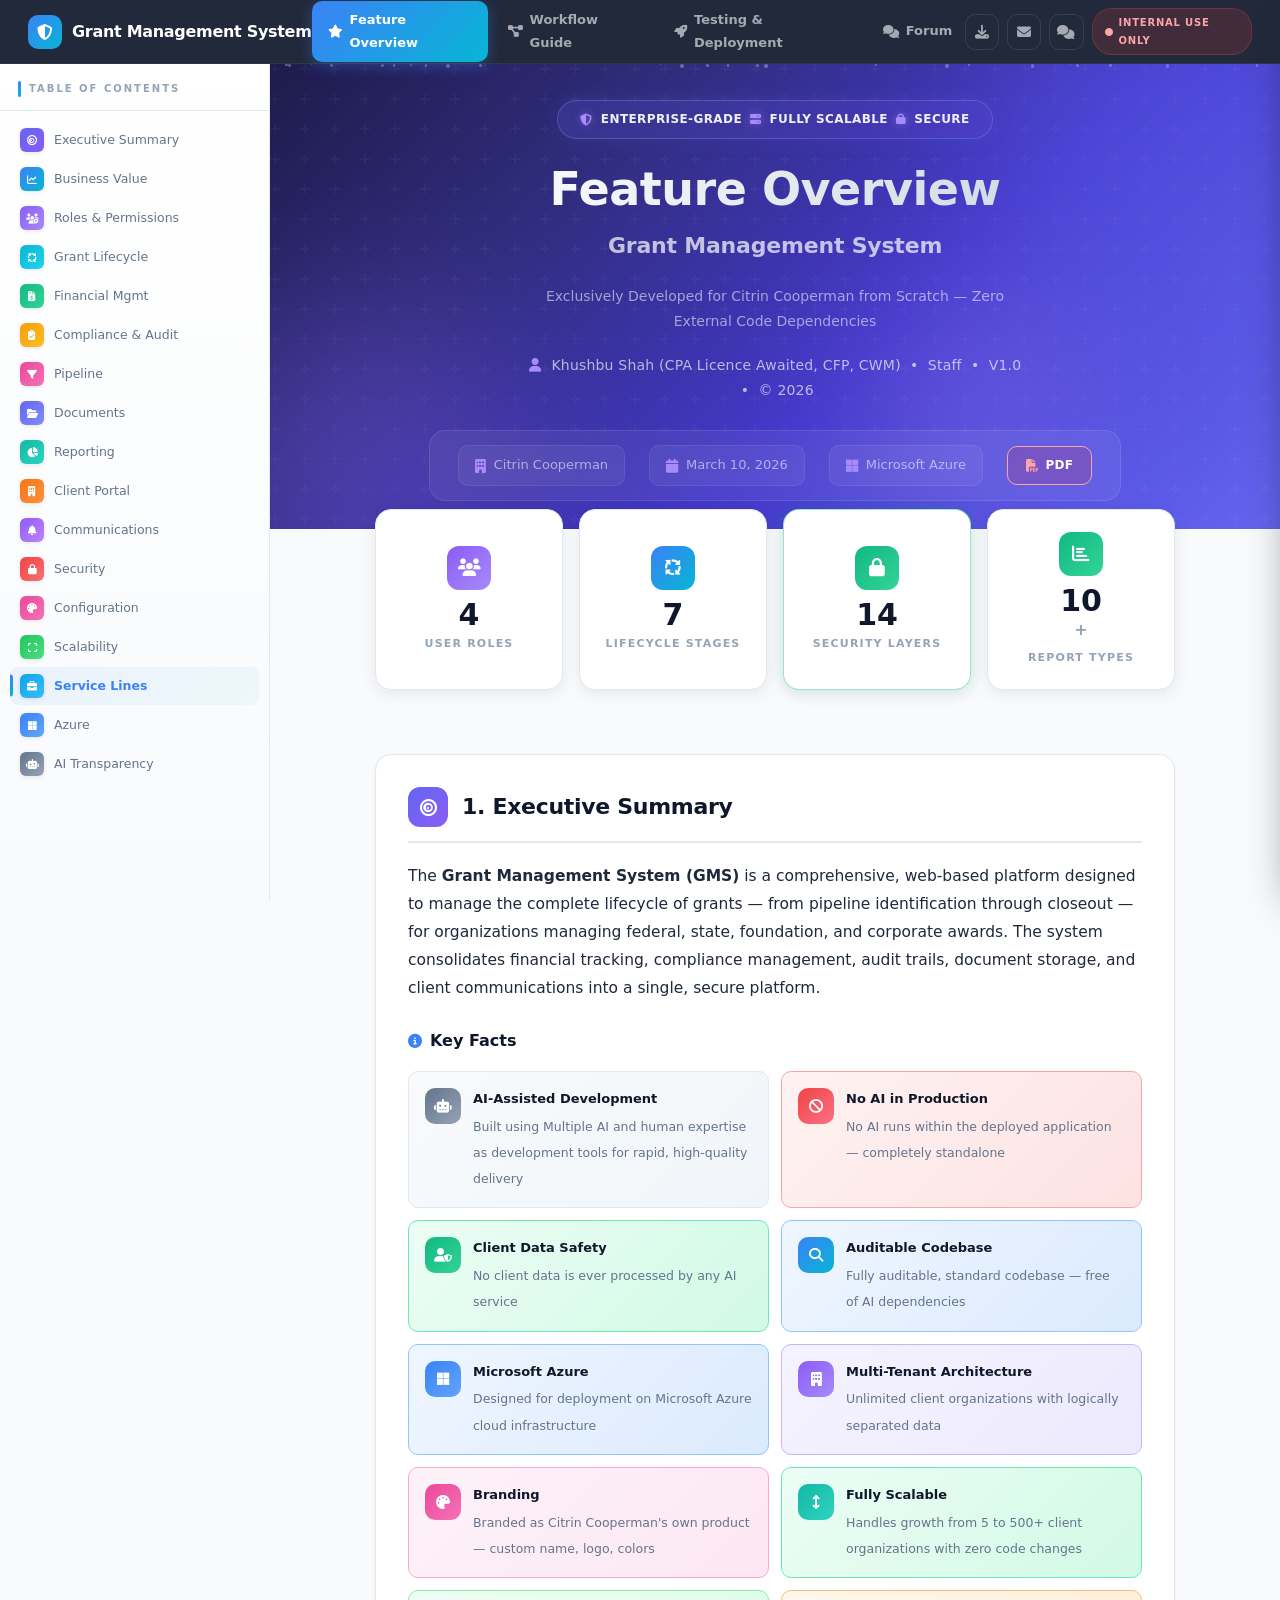
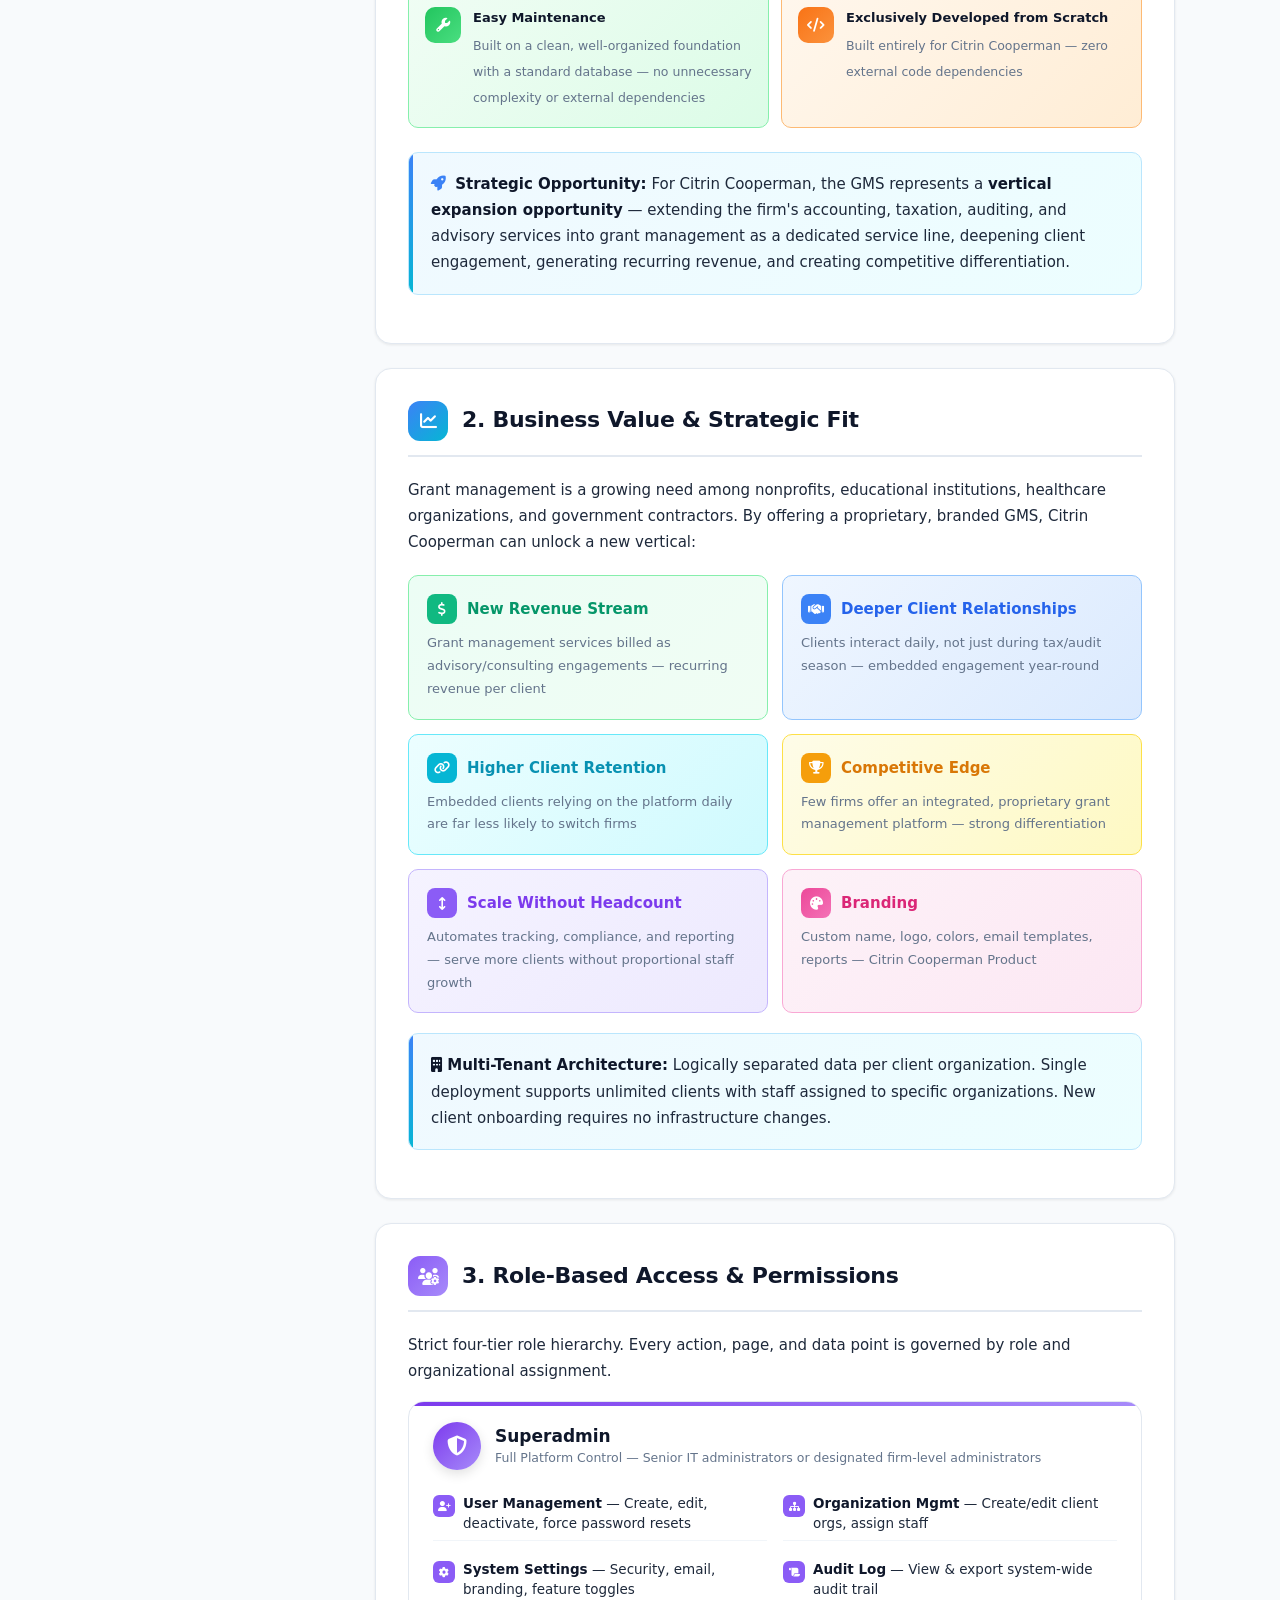
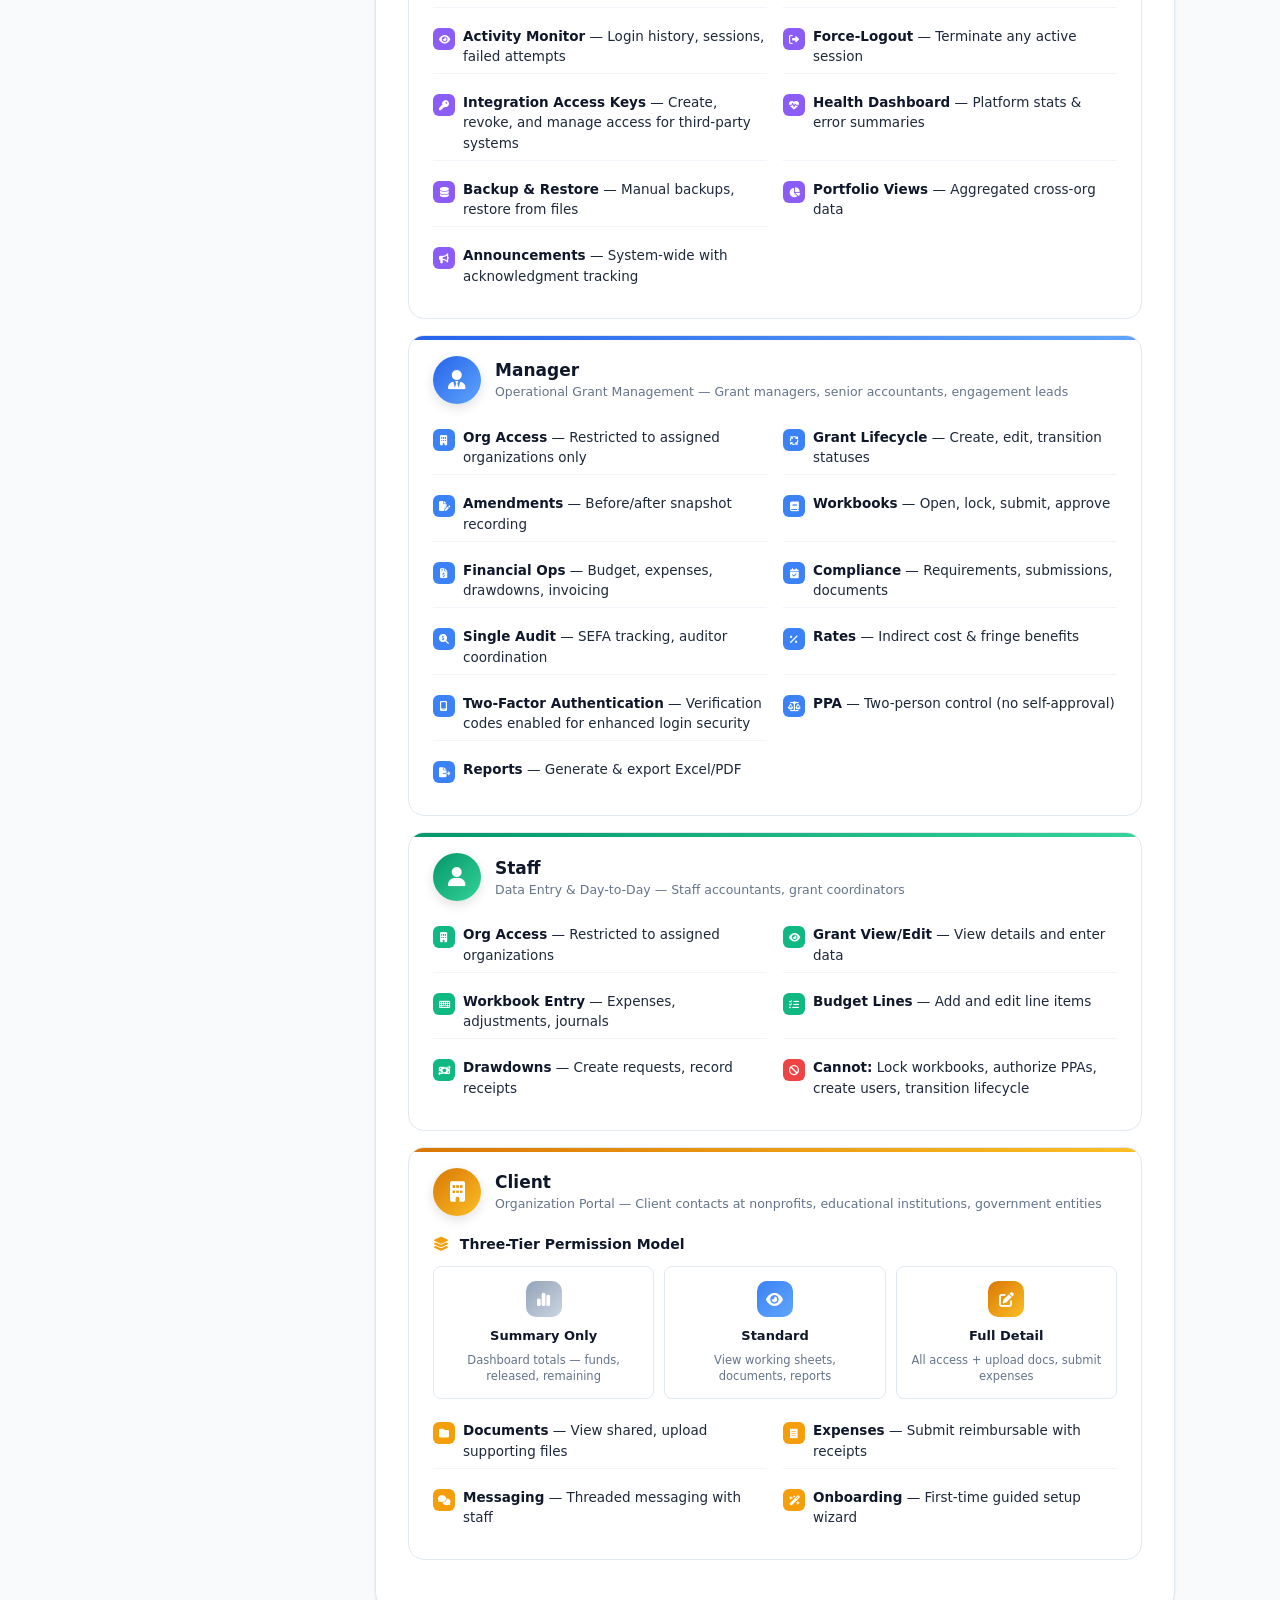
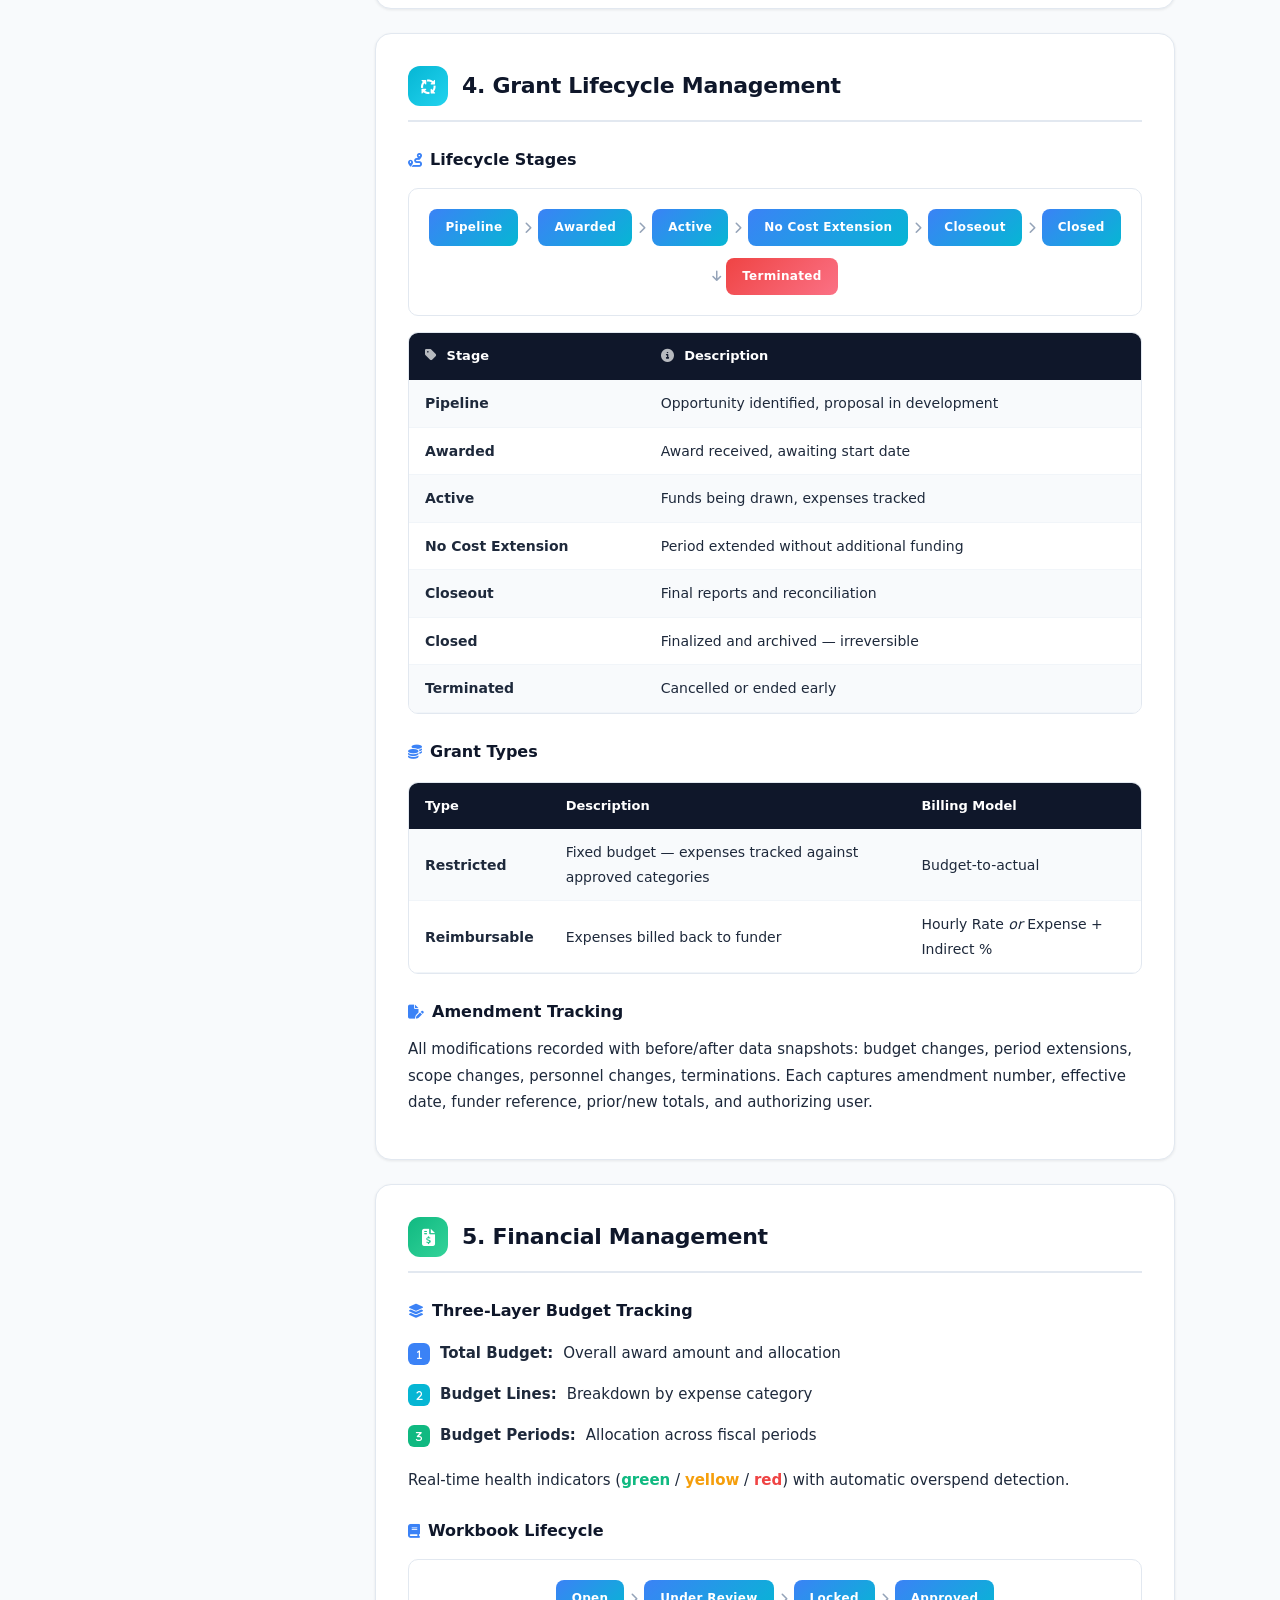
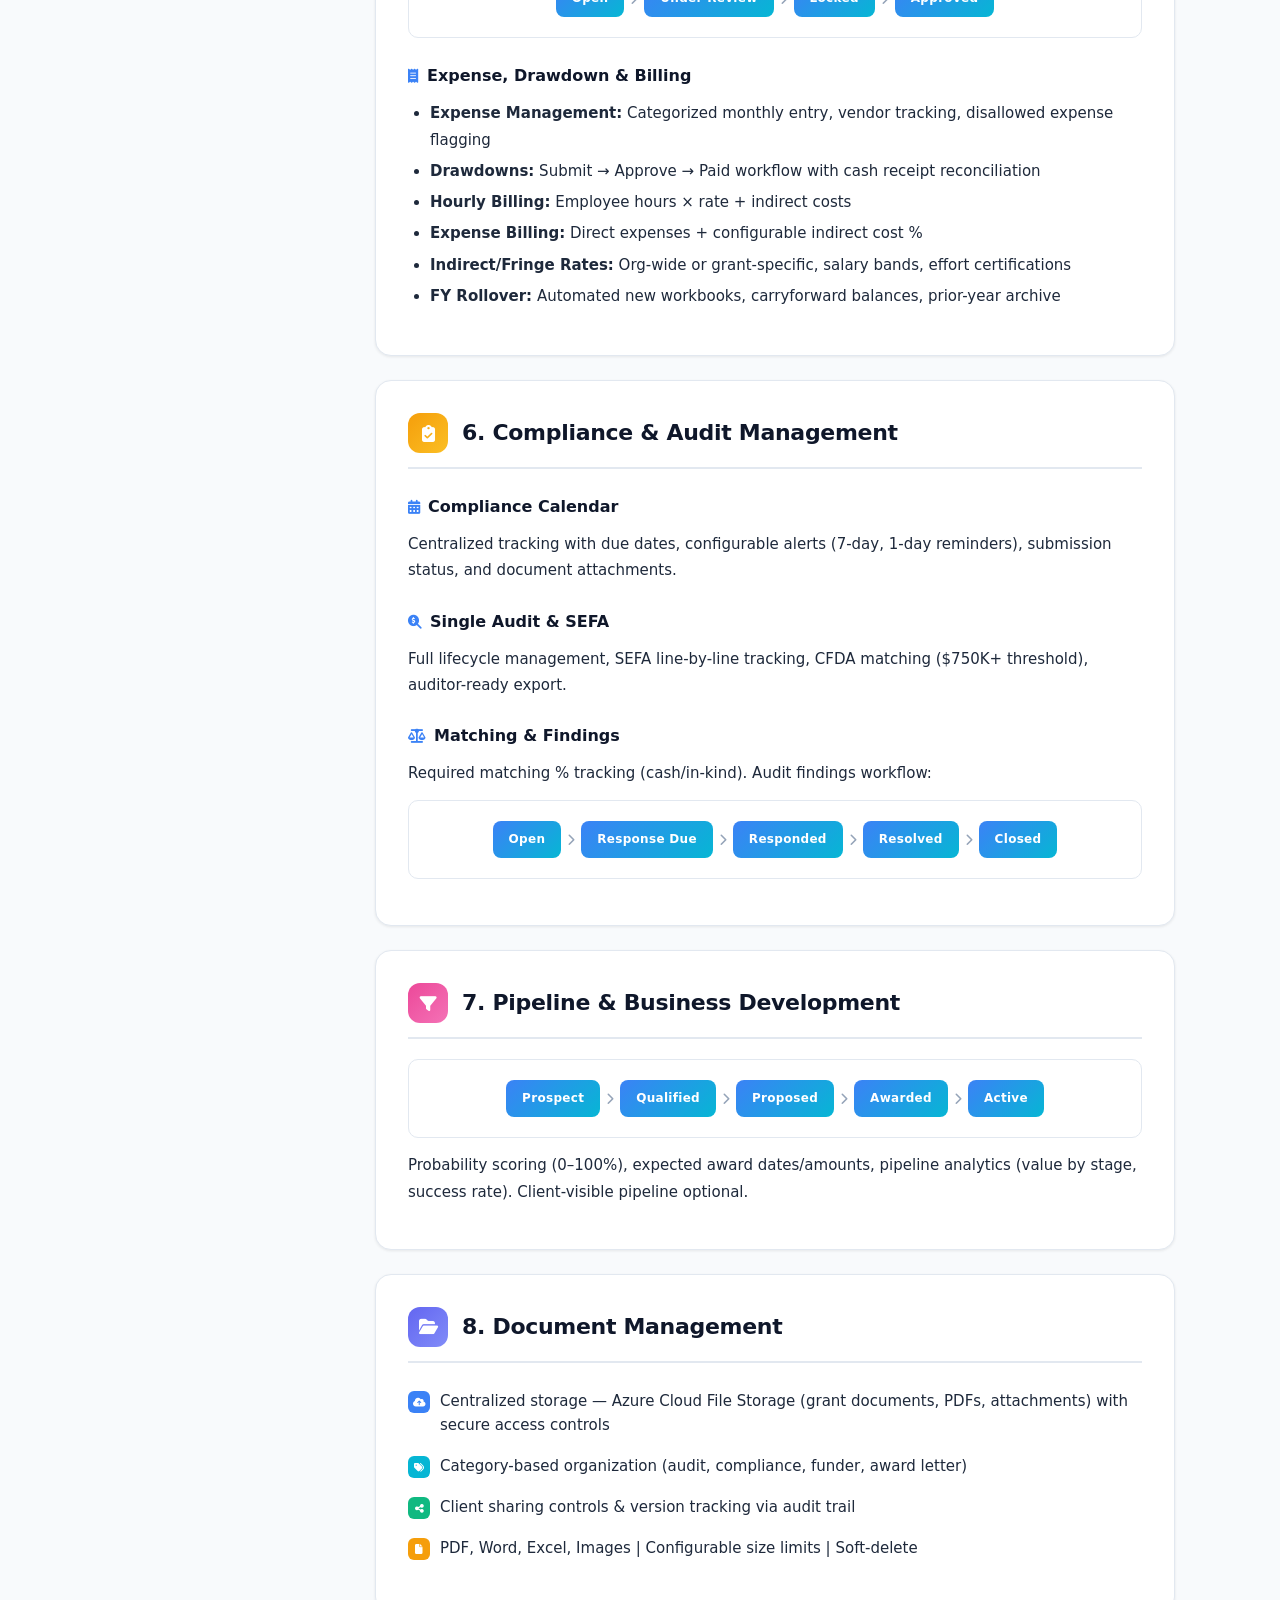
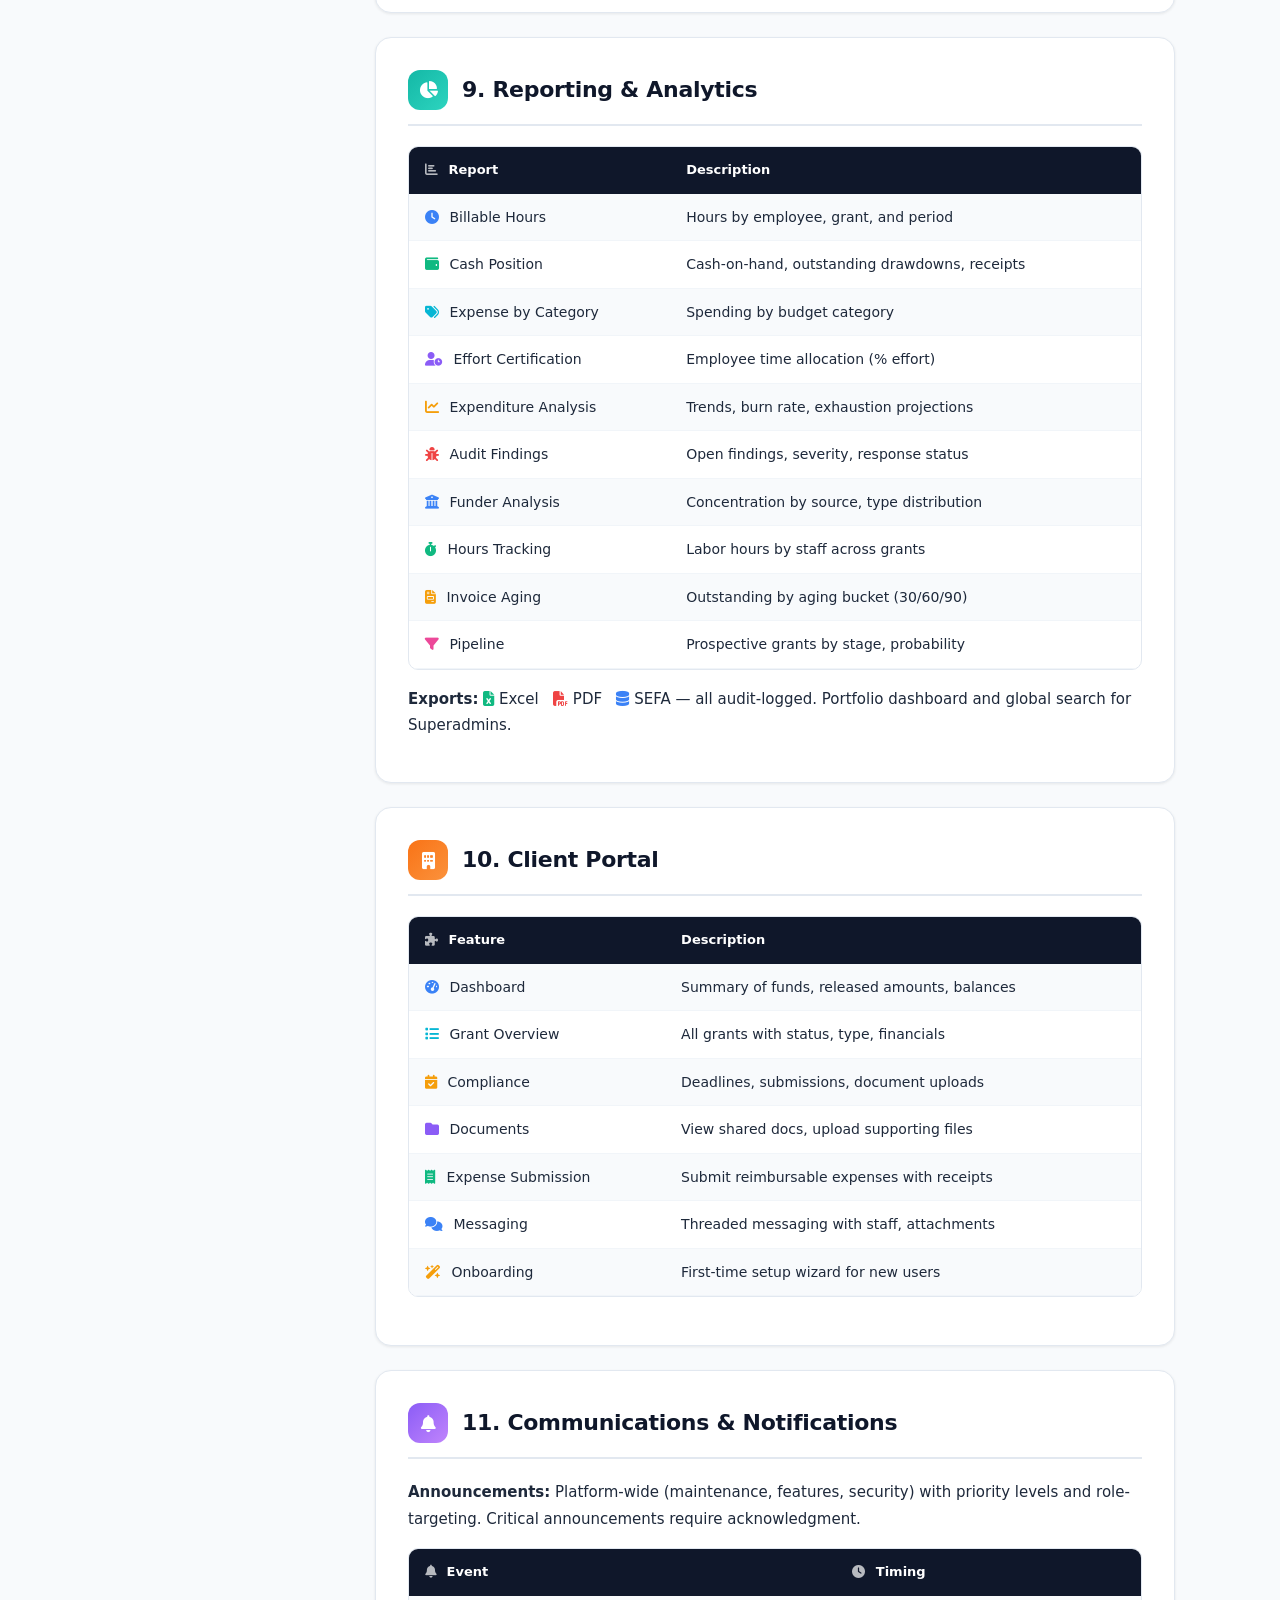
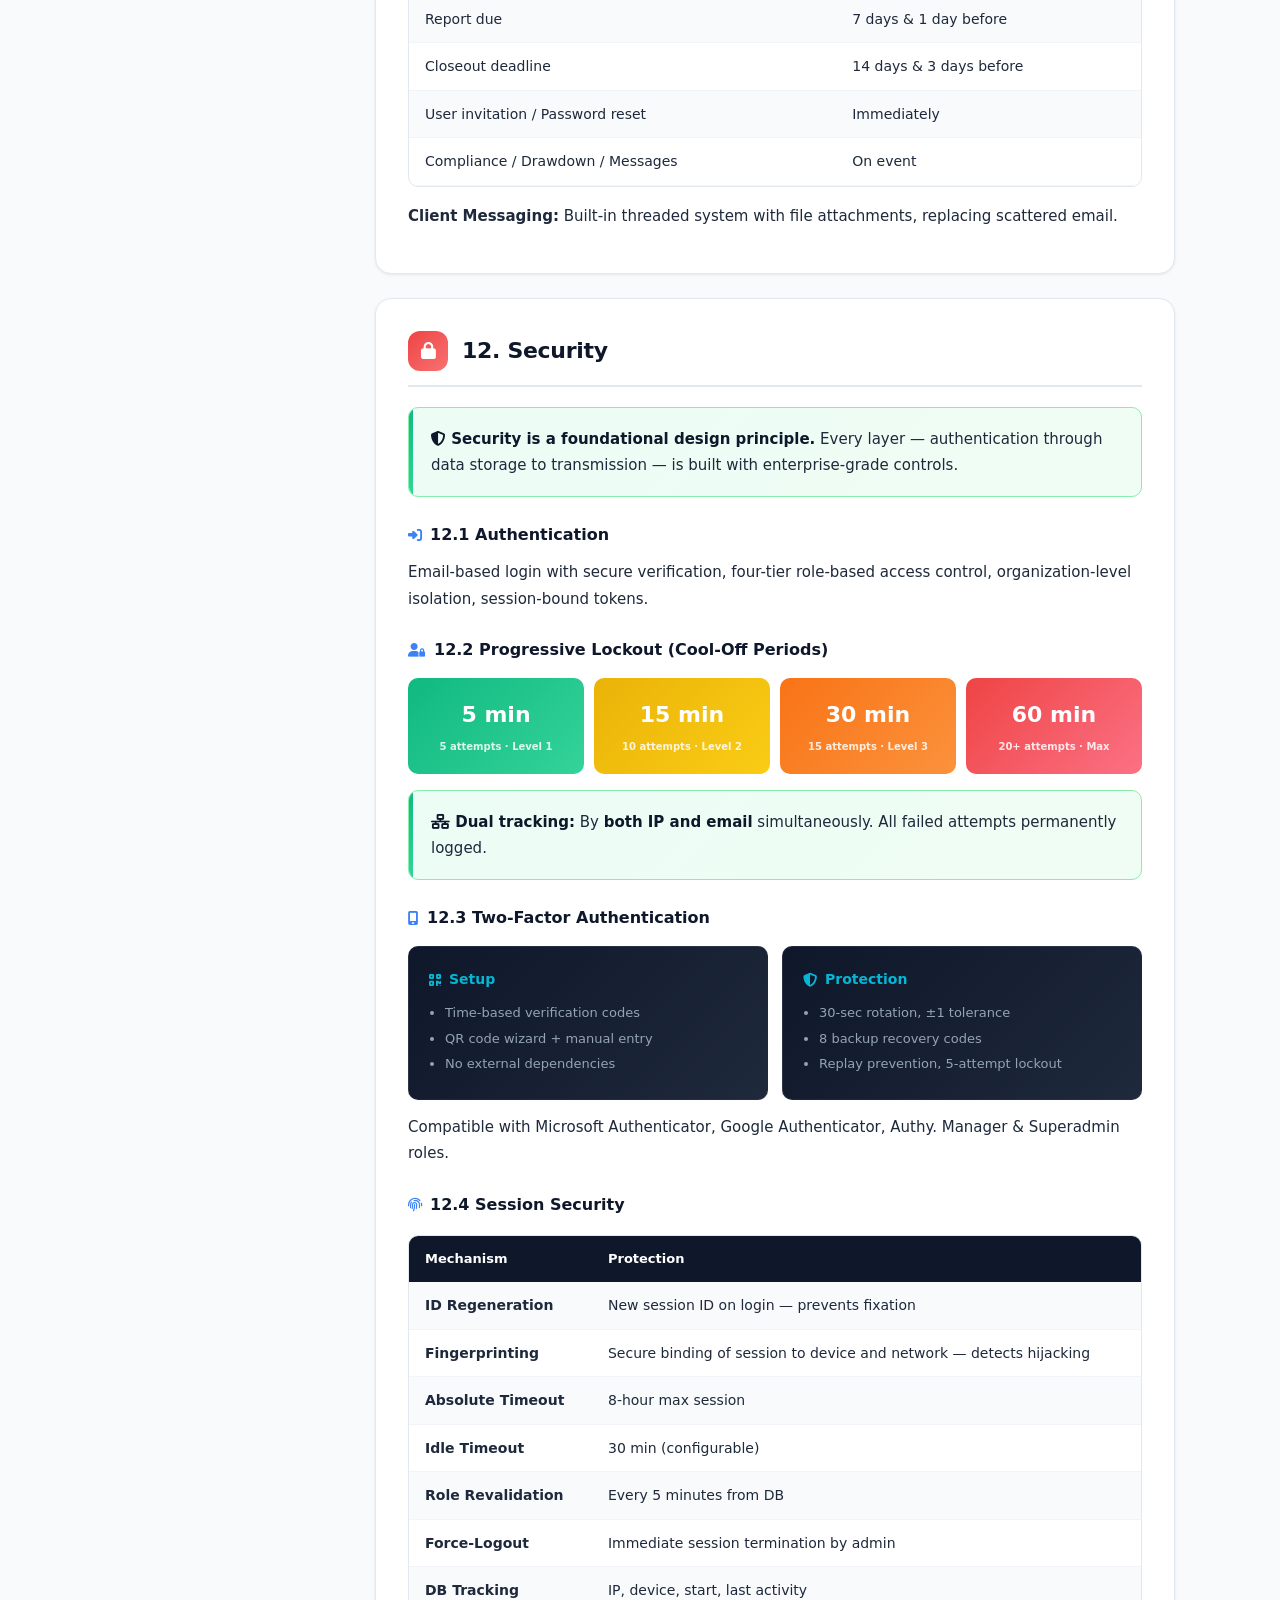
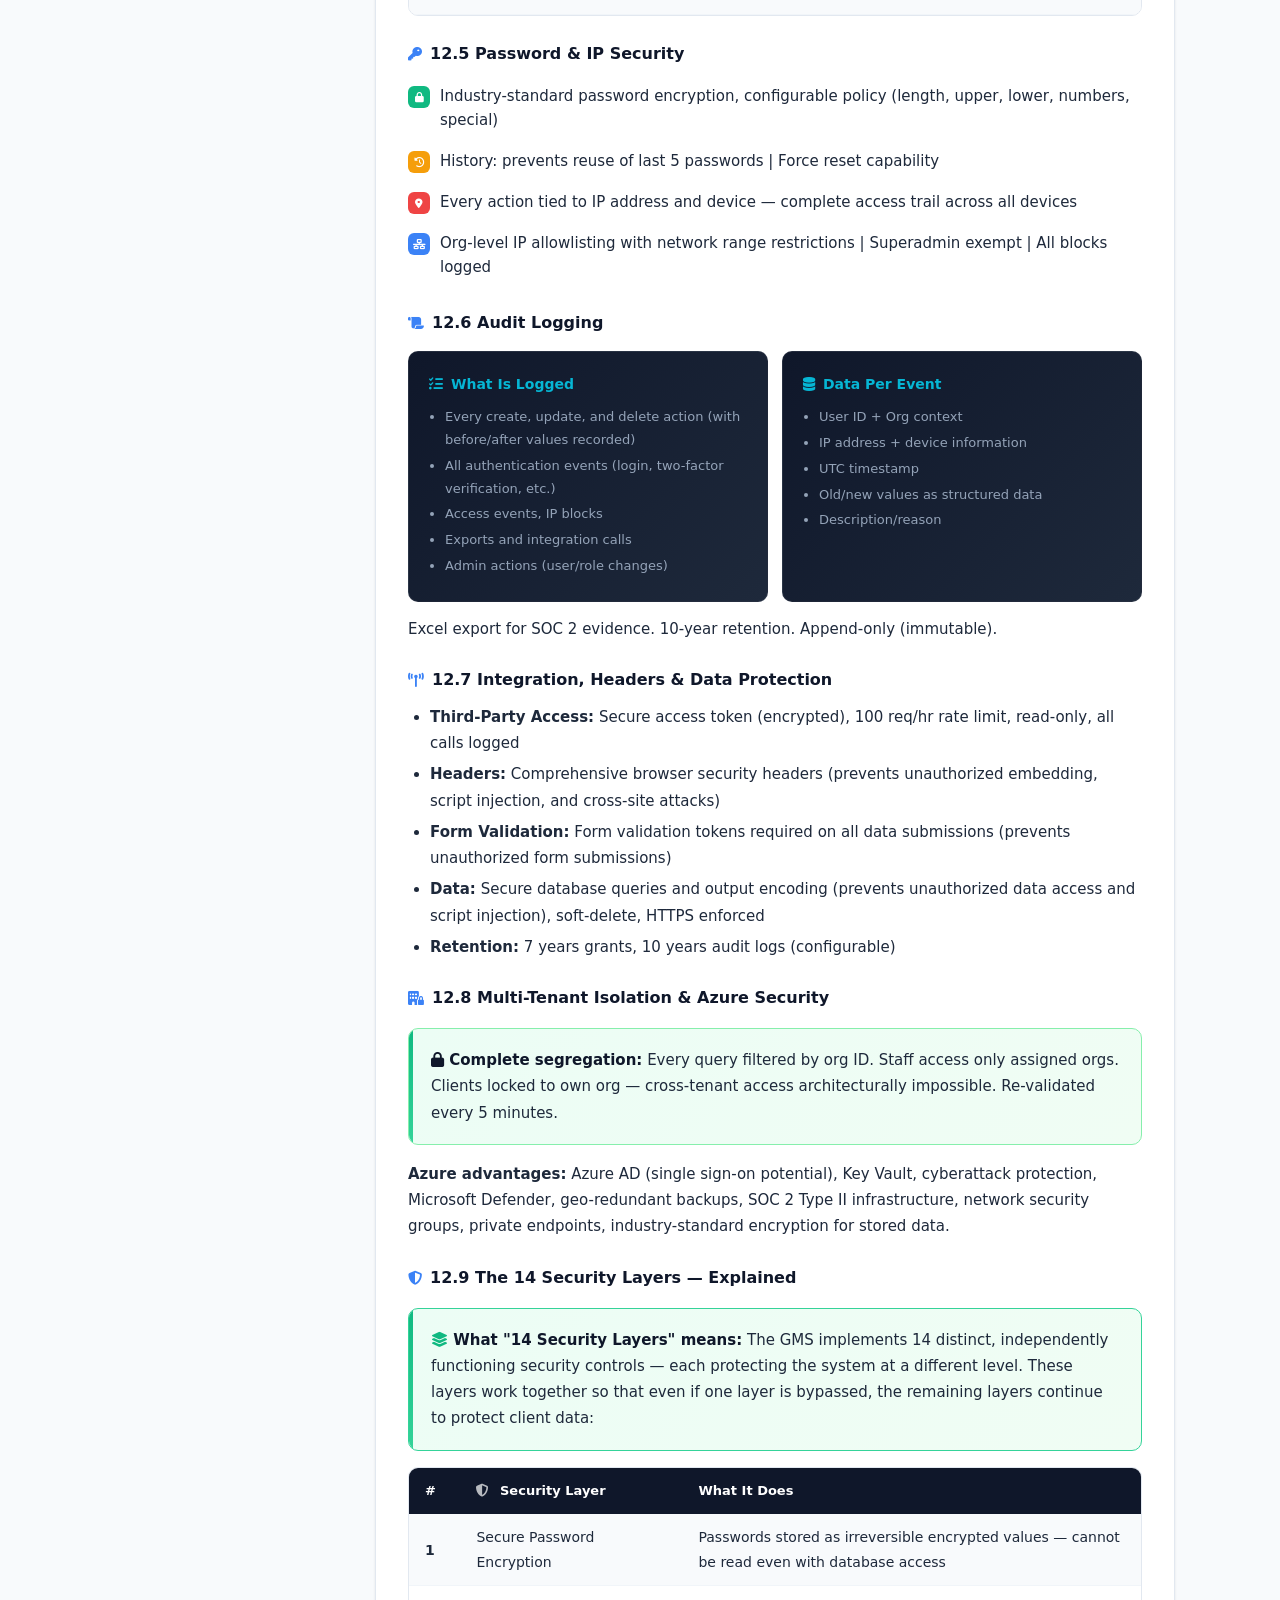
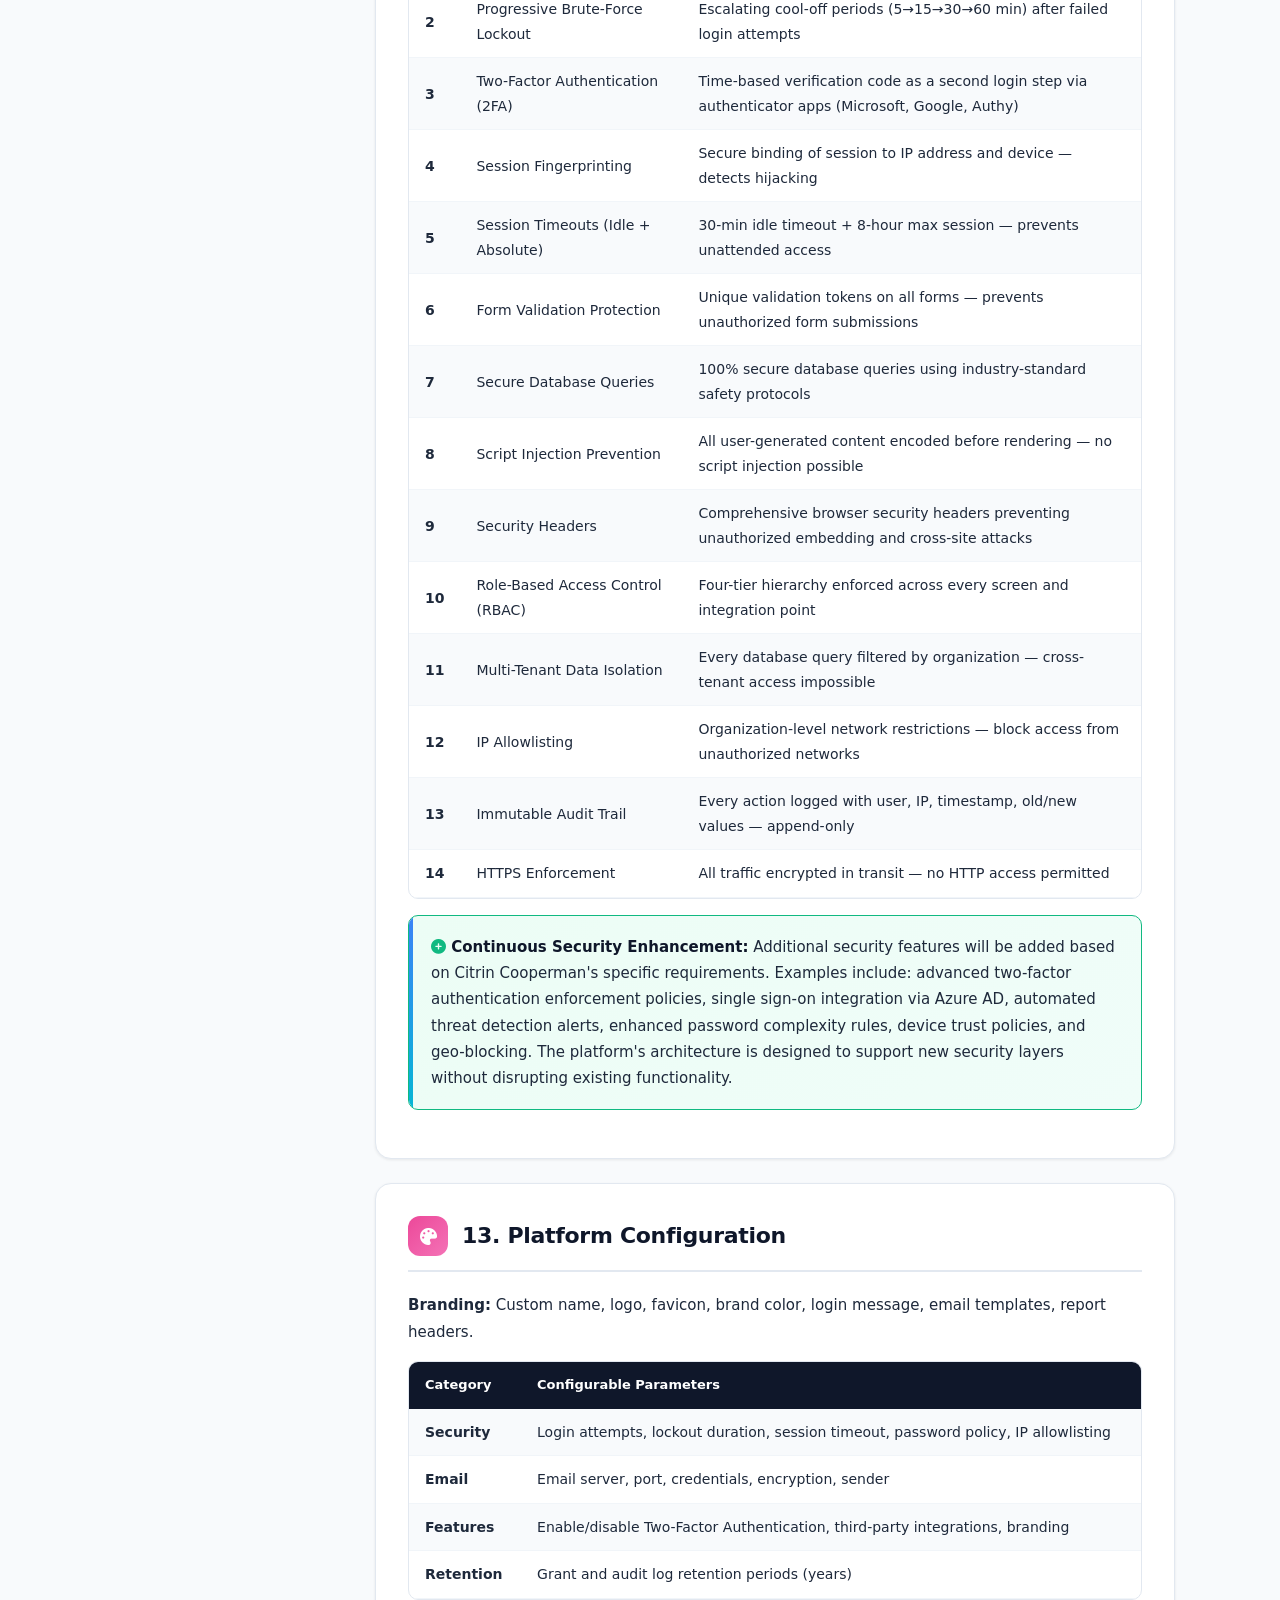
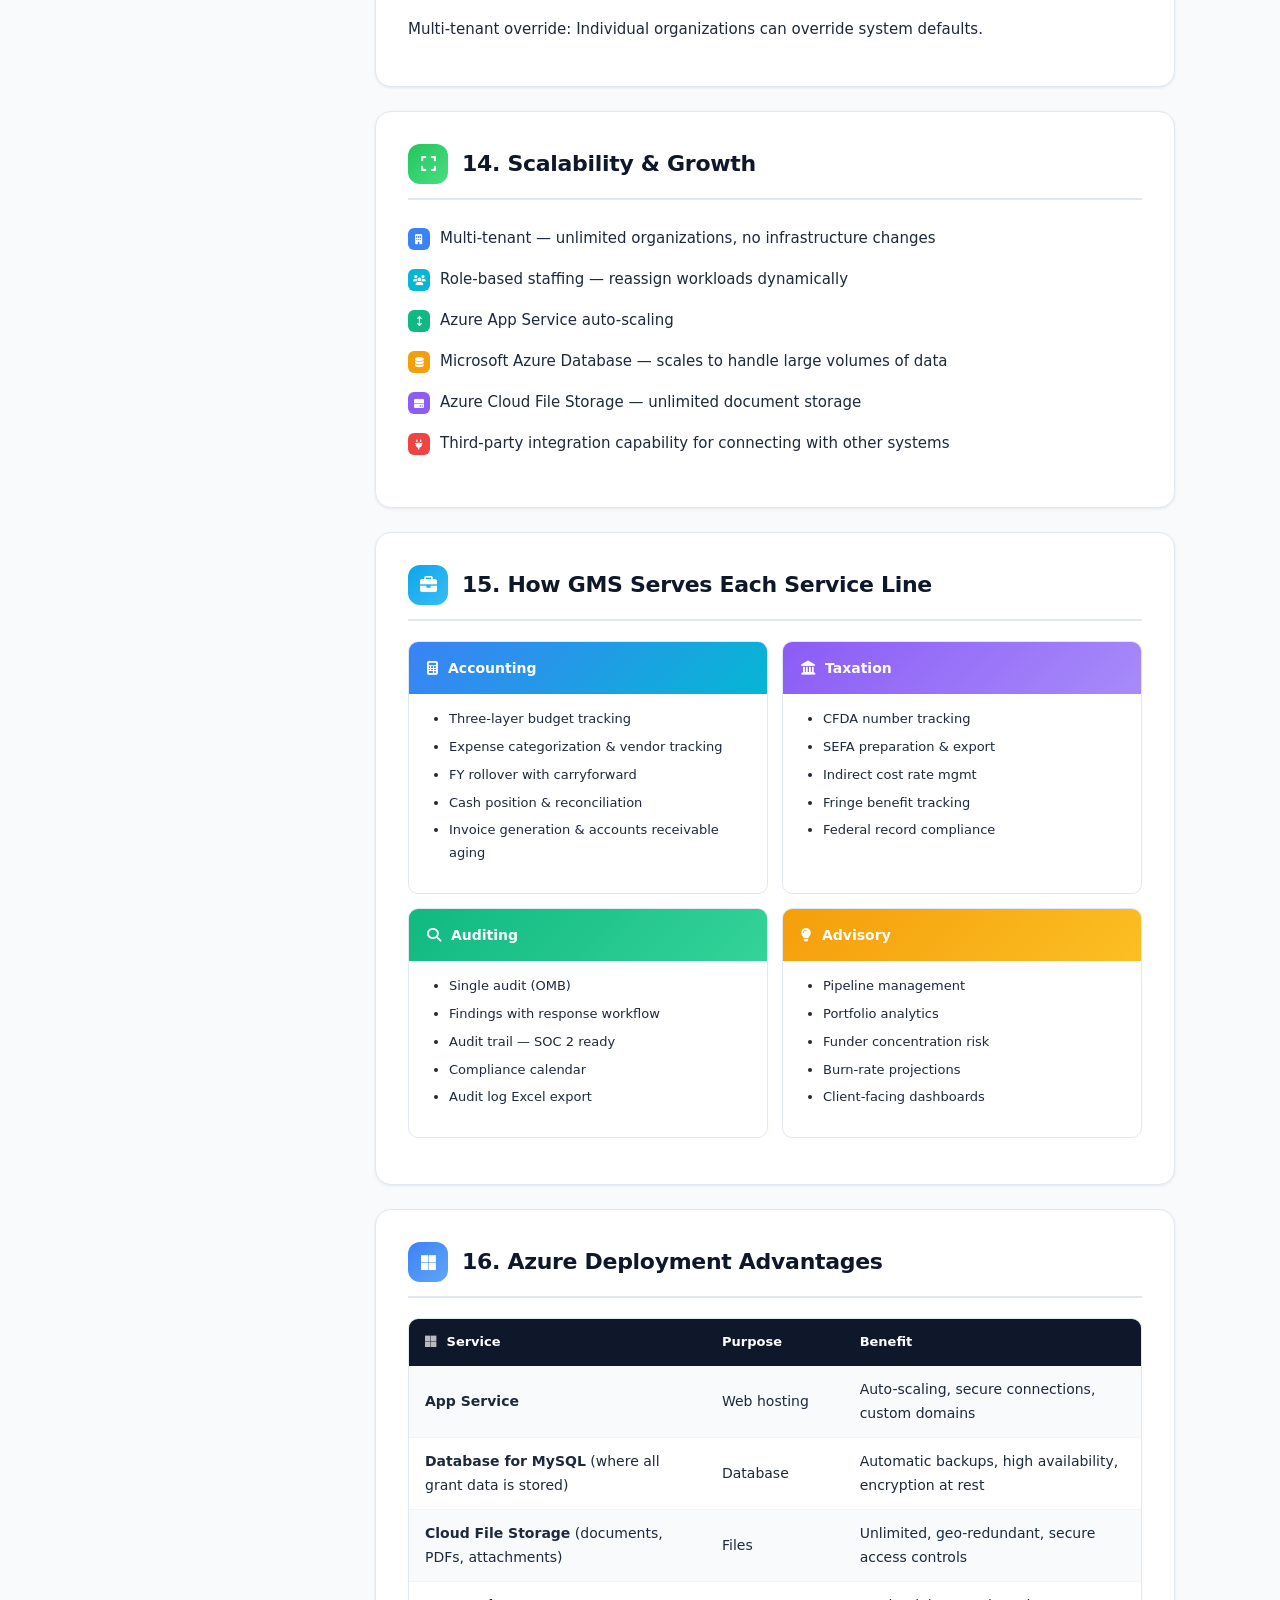
==== commit 02e13861: "Remove maintenance-plan.html links from all nav, mobile nav, and footer sections" ====
--- a/docs/GMS-Feature-Overview.html
+++ b/docs/GMS-Feature-Overview.html
@@ -161,7 +161,6 @@
     <a href="GMS-Feature-Overview.html" class="active"><i class="fa-solid fa-star"></i> Feature Overview</a>
     <a href="GMS-Workflow-Guide.html"><i class="fa-solid fa-diagram-project"></i> Workflow Guide</a>
     <a href="GMS-Testing-Deployment-Plan.html"><i class="fa-solid fa-rocket"></i> Testing &amp; Deployment</a>
-    <a href="maintenance-plan.html"><i class="fa-solid fa-wrench"></i> Maintenance Plan</a>
     <a href="GMS-Comments.html"><i class="fa-solid fa-comments"></i> Forum</a>
   </div>
   <div class="nav-right">
@@ -184,7 +183,6 @@
     <a href="GMS-Feature-Overview.html" class="active"><i class="fa-solid fa-star"></i> <span class="mobile-nav-label">Feature Overview</span> <i class="fa-solid fa-chevron-right mobile-nav-arrow"></i></a>
     <a href="GMS-Workflow-Guide.html"><i class="fa-solid fa-diagram-project"></i> <span class="mobile-nav-label">Workflow Guide</span> <i class="fa-solid fa-chevron-right mobile-nav-arrow"></i></a>
     <a href="GMS-Testing-Deployment-Plan.html"><i class="fa-solid fa-rocket"></i> <span class="mobile-nav-label">Testing & Deployment</span> <i class="fa-solid fa-chevron-right mobile-nav-arrow"></i></a>
-    <a href="maintenance-plan.html"><i class="fa-solid fa-wrench"></i> <span class="mobile-nav-label">Maintenance Plan</span> <i class="fa-solid fa-chevron-right mobile-nav-arrow"></i></a>
     <a href="GMS-Comments.html"><i class="fa-solid fa-comments"></i> <span class="mobile-nav-label">Forum</span> <i class="fa-solid fa-chevron-right mobile-nav-arrow"></i></a>
   </div>
   <div class="mobile-nav-divider"></div>
@@ -792,7 +790,6 @@
     <a href="GMS-Feature-Overview.html" class="active"><i class="fa-solid fa-star"></i> Feature Overview</a>
     <a href="GMS-Workflow-Guide.html"><i class="fa-solid fa-diagram-project"></i> Workflow Guide</a>
     <a href="GMS-Testing-Deployment-Plan.html"><i class="fa-solid fa-rocket"></i> Testing &amp; Deployment</a>
-    <a href="maintenance-plan.html"><i class="fa-solid fa-wrench"></i> Maintenance Plan</a>
     <a href="GMS-Comments.html"><i class="fa-solid fa-comments"></i> Forum</a>
   </div>
   <div class="footer-divider"></div>
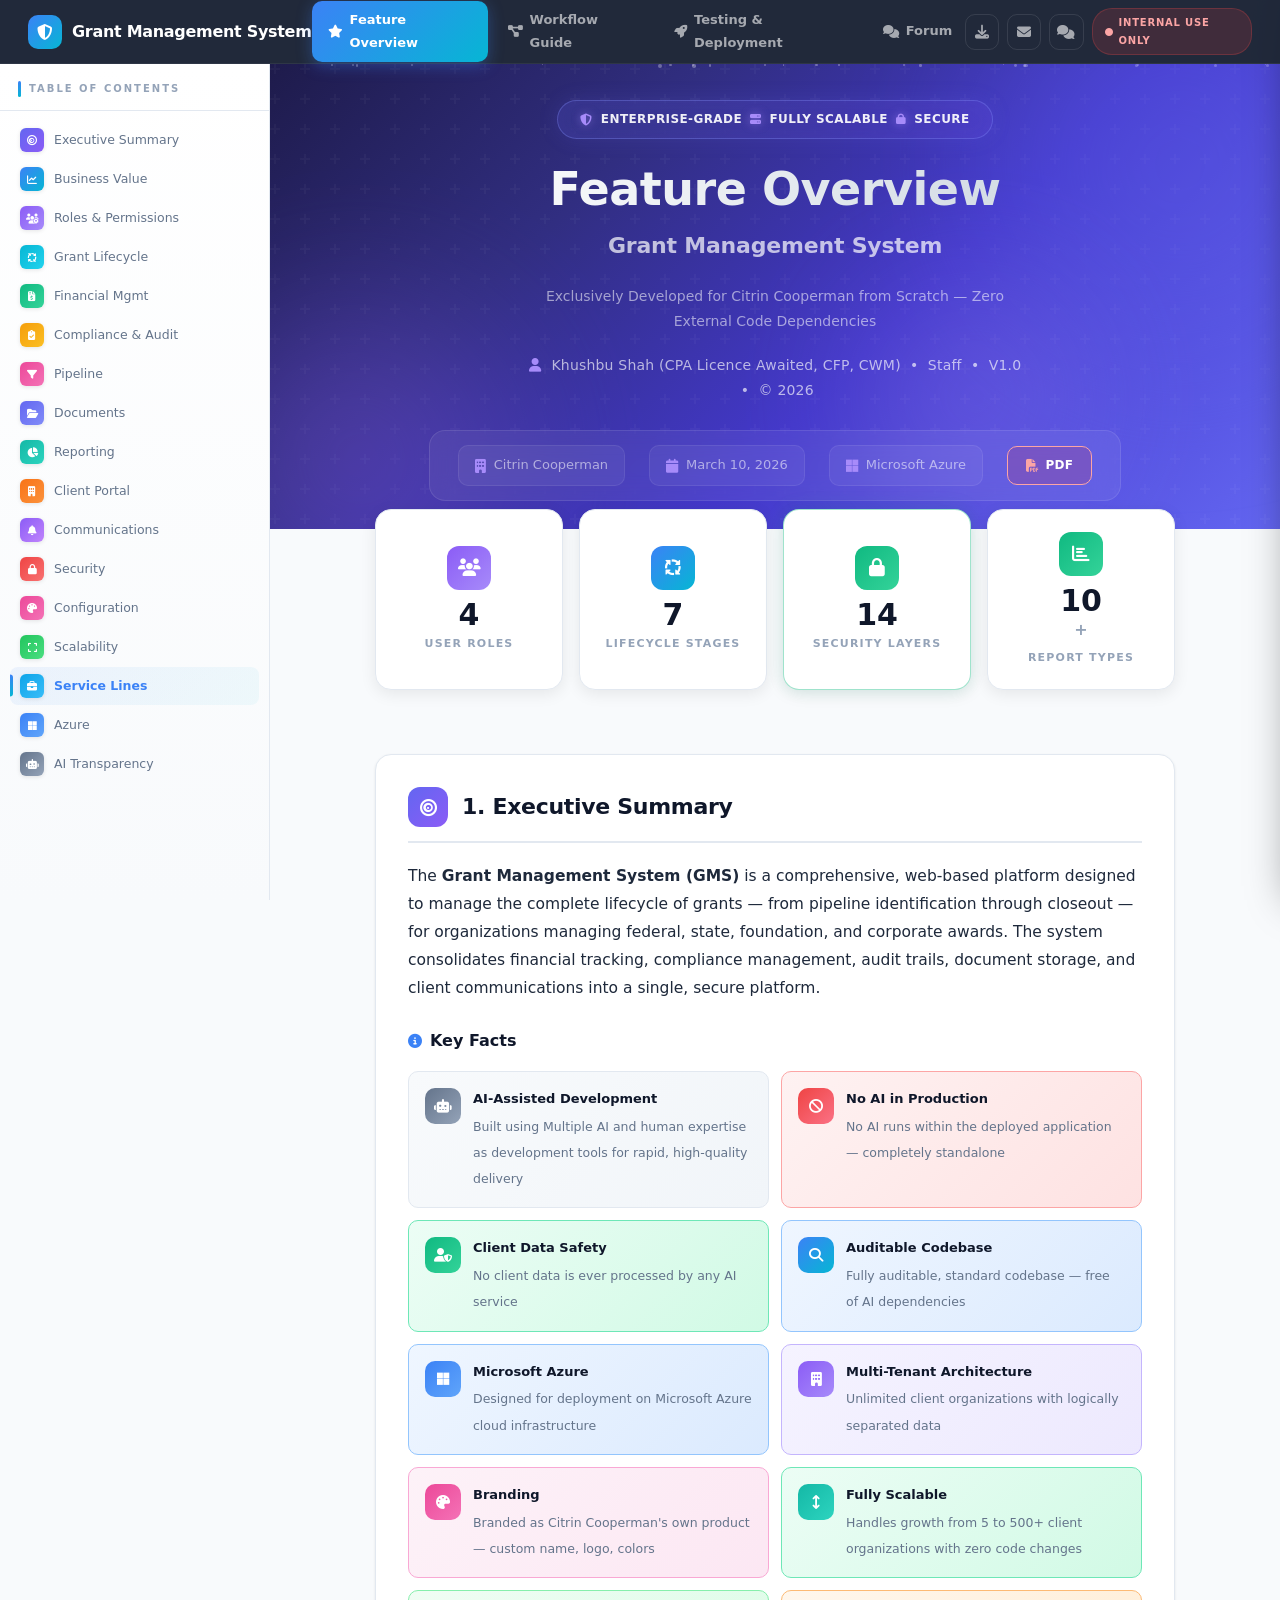
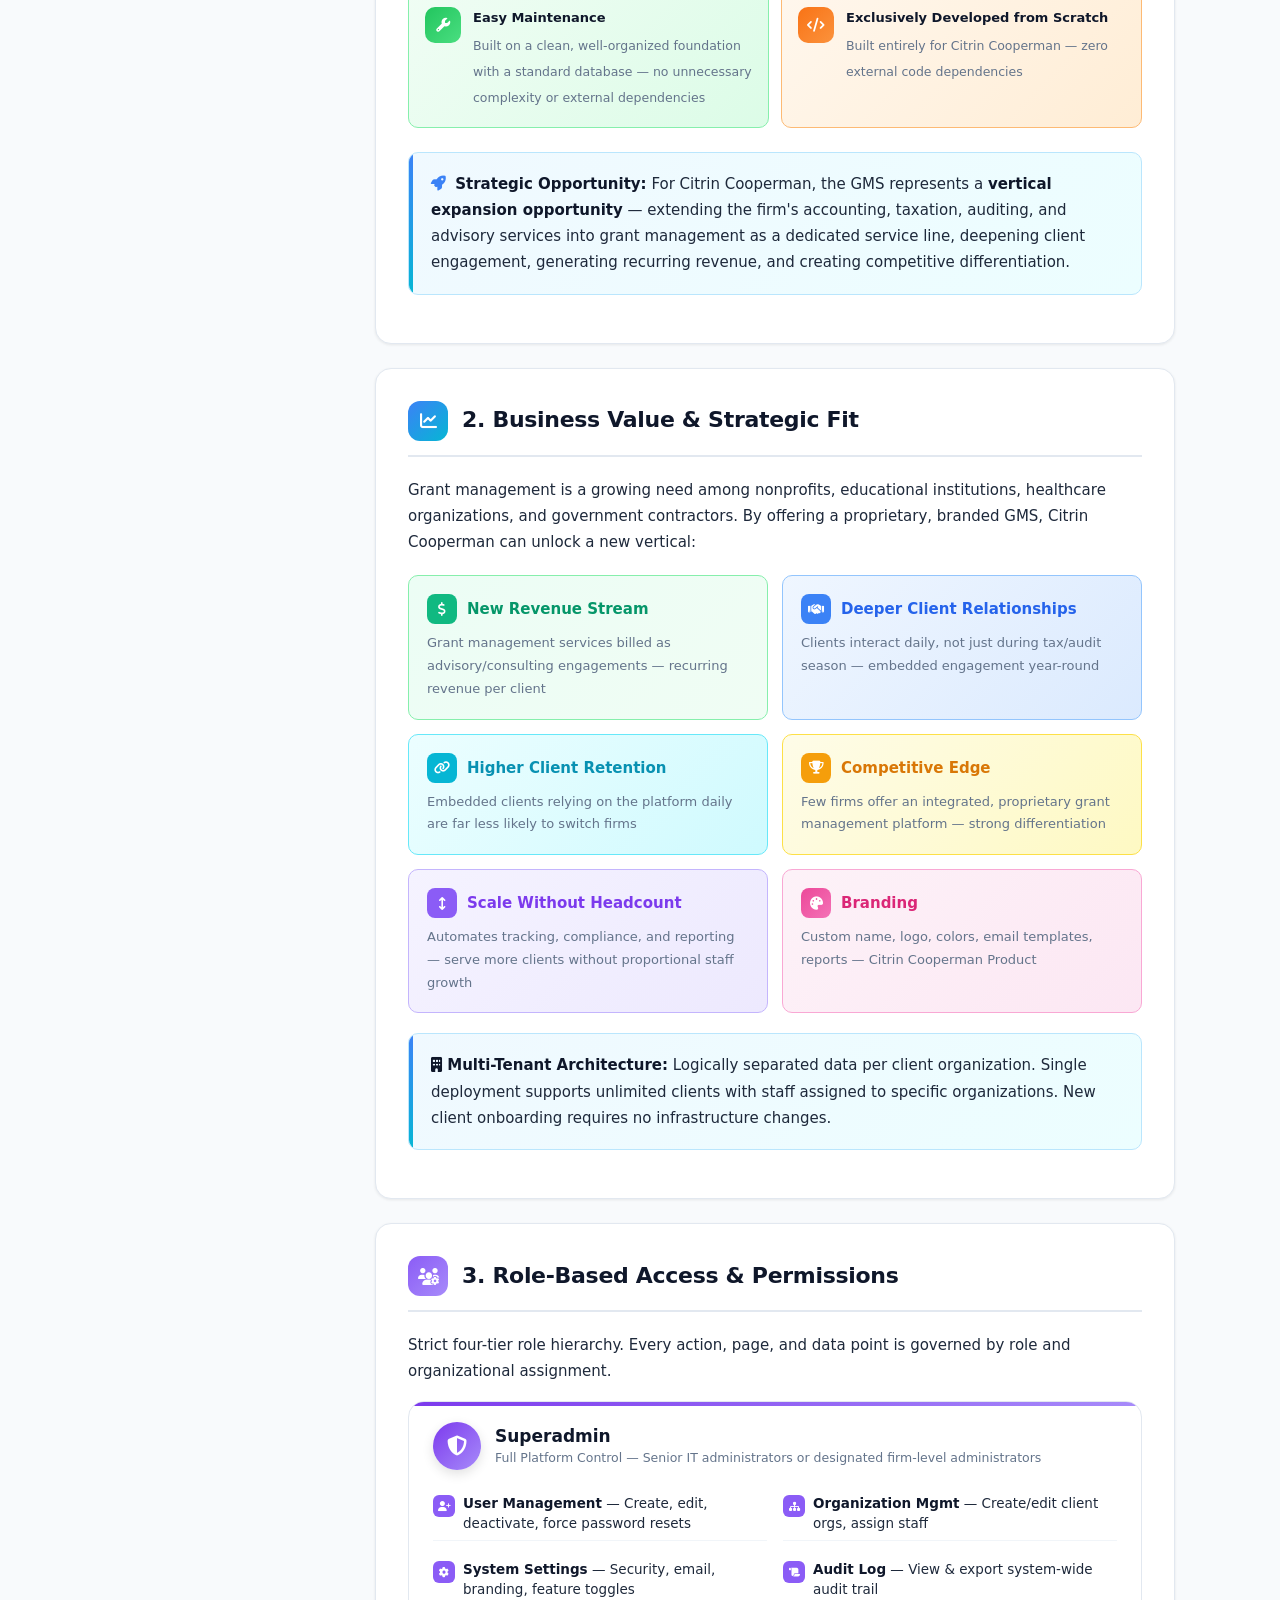
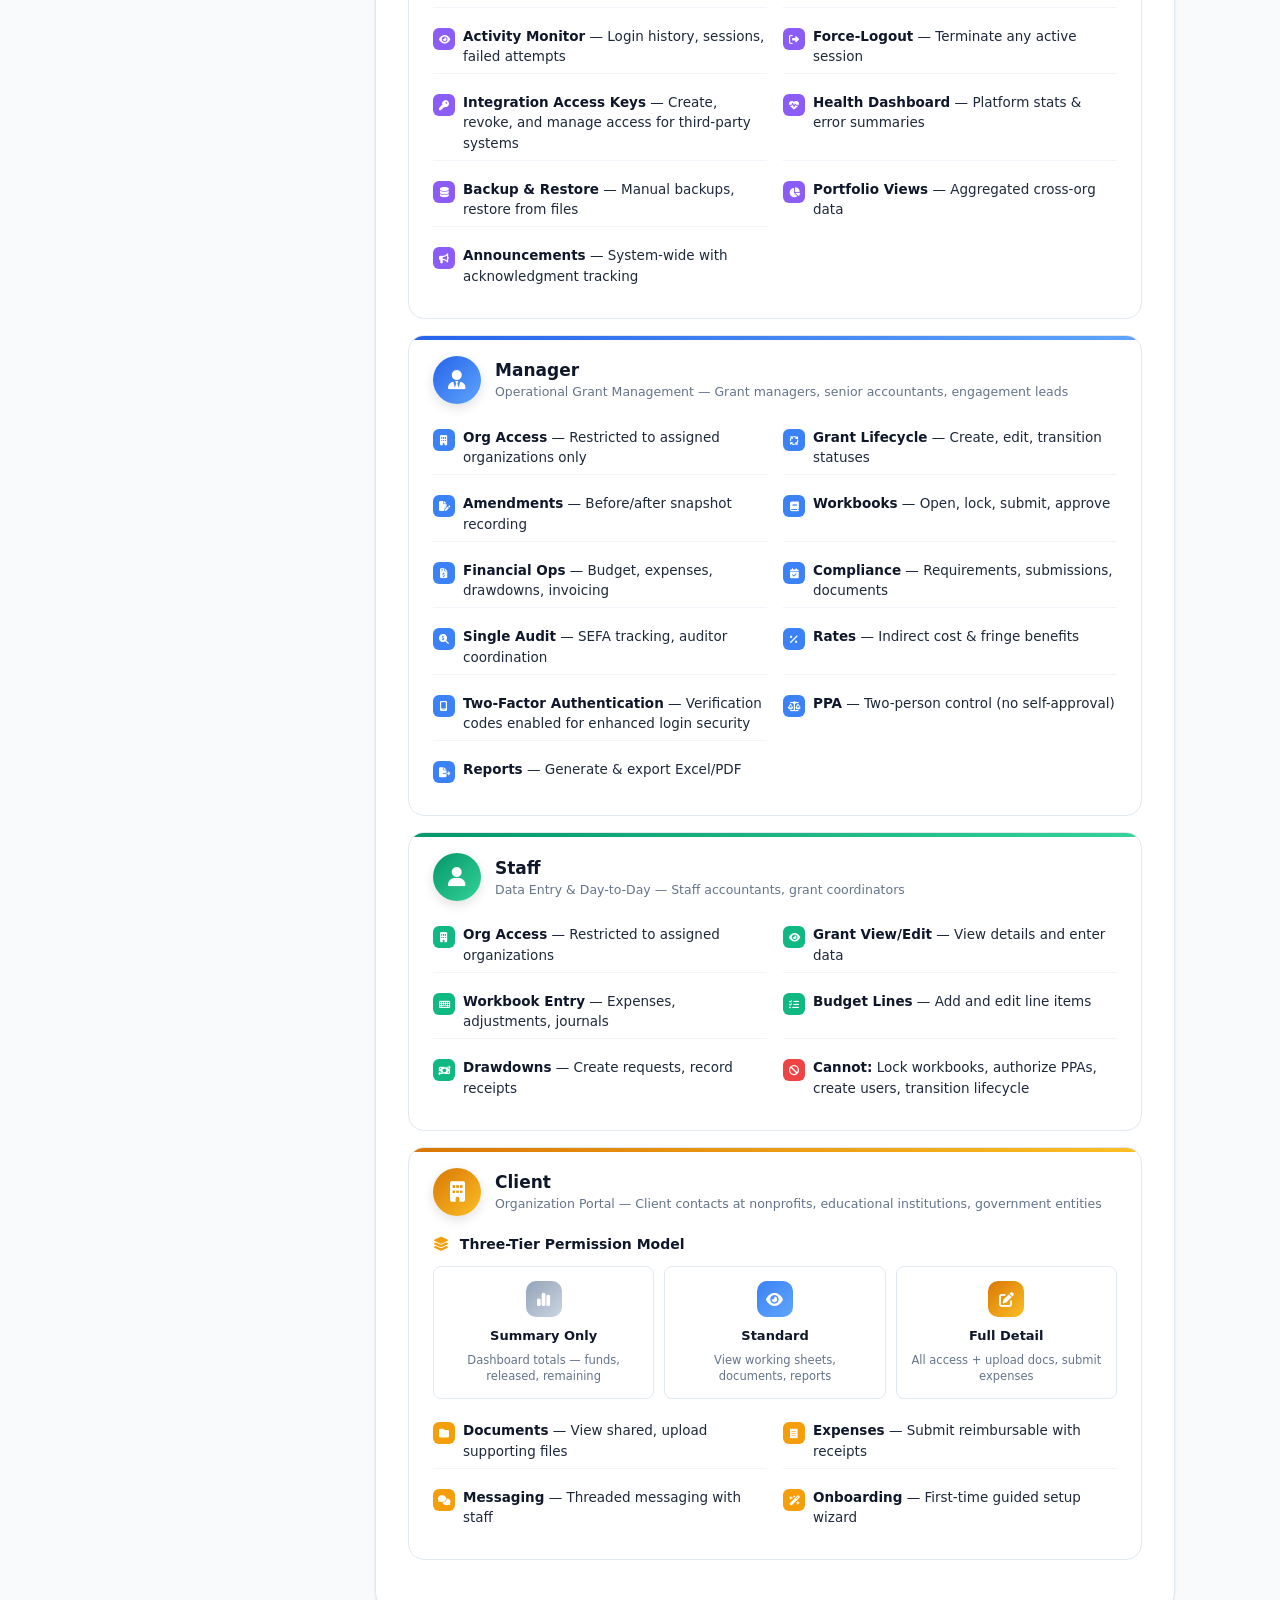
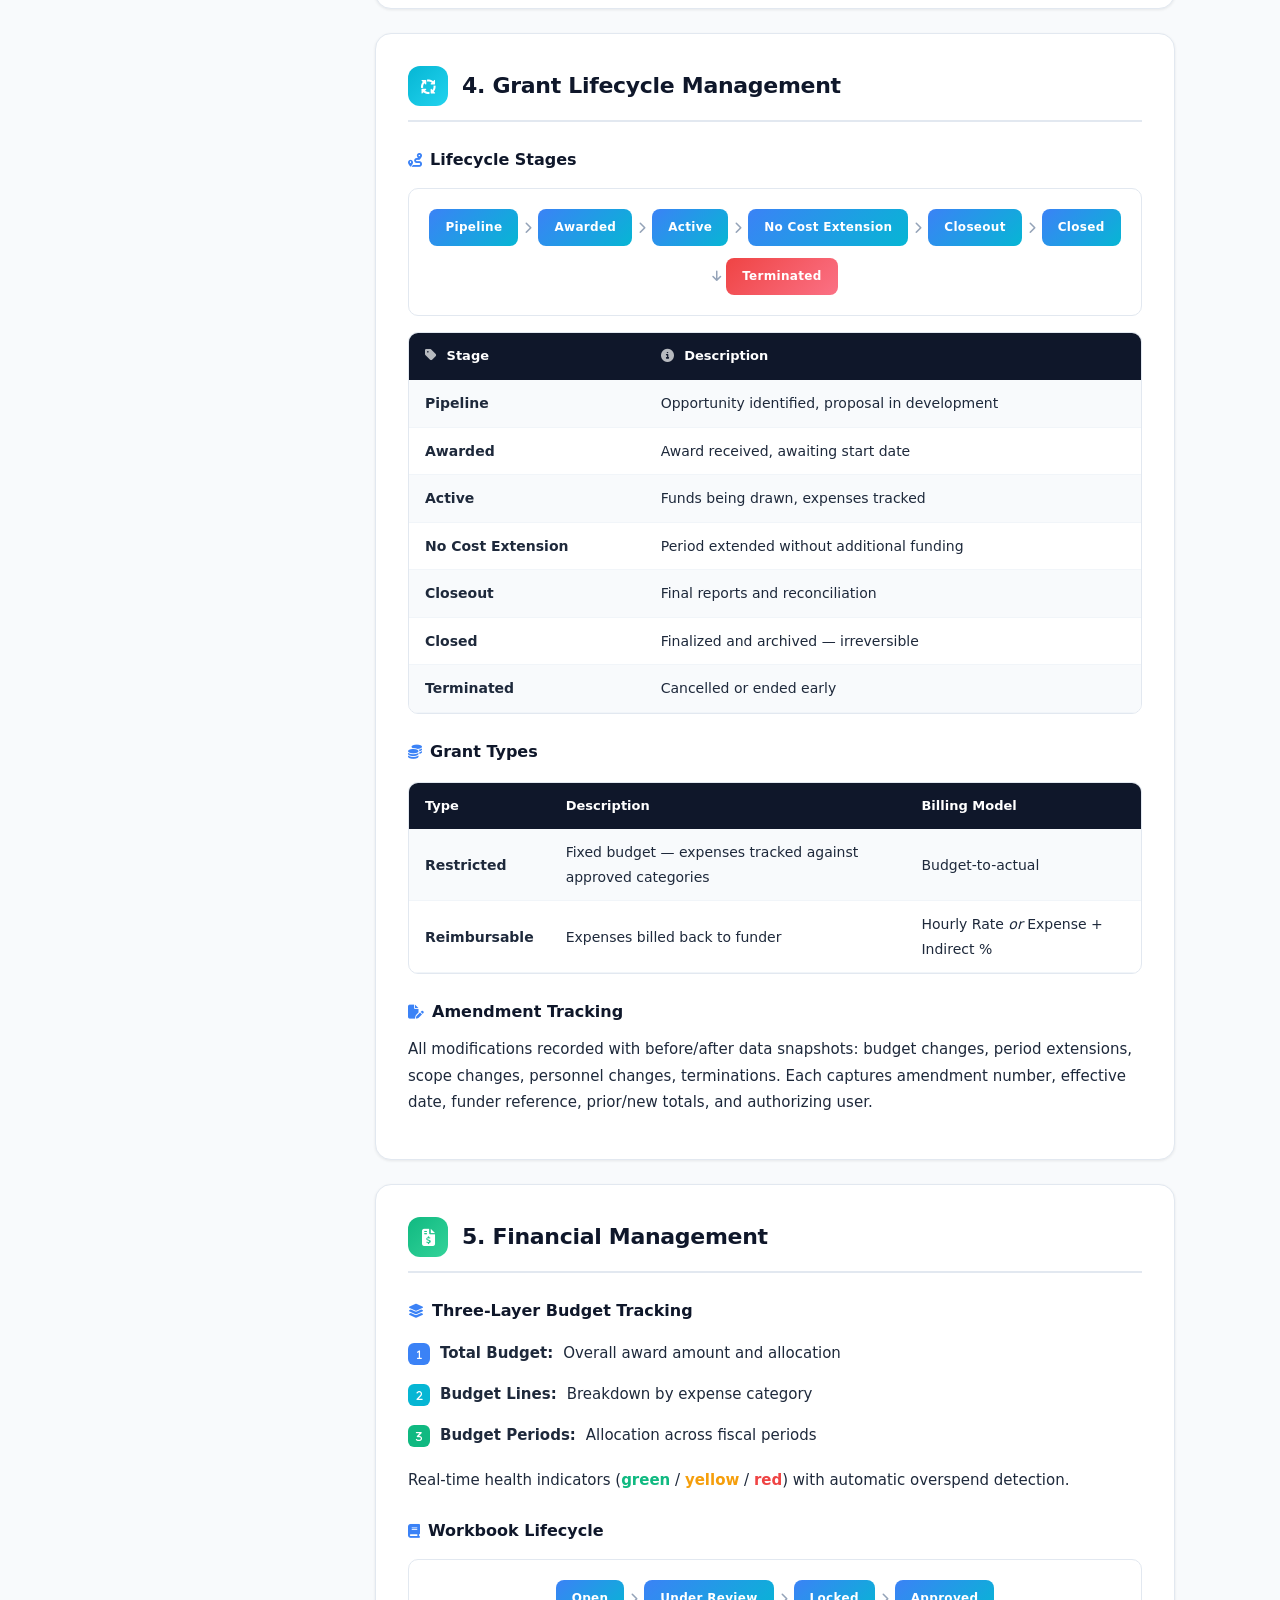
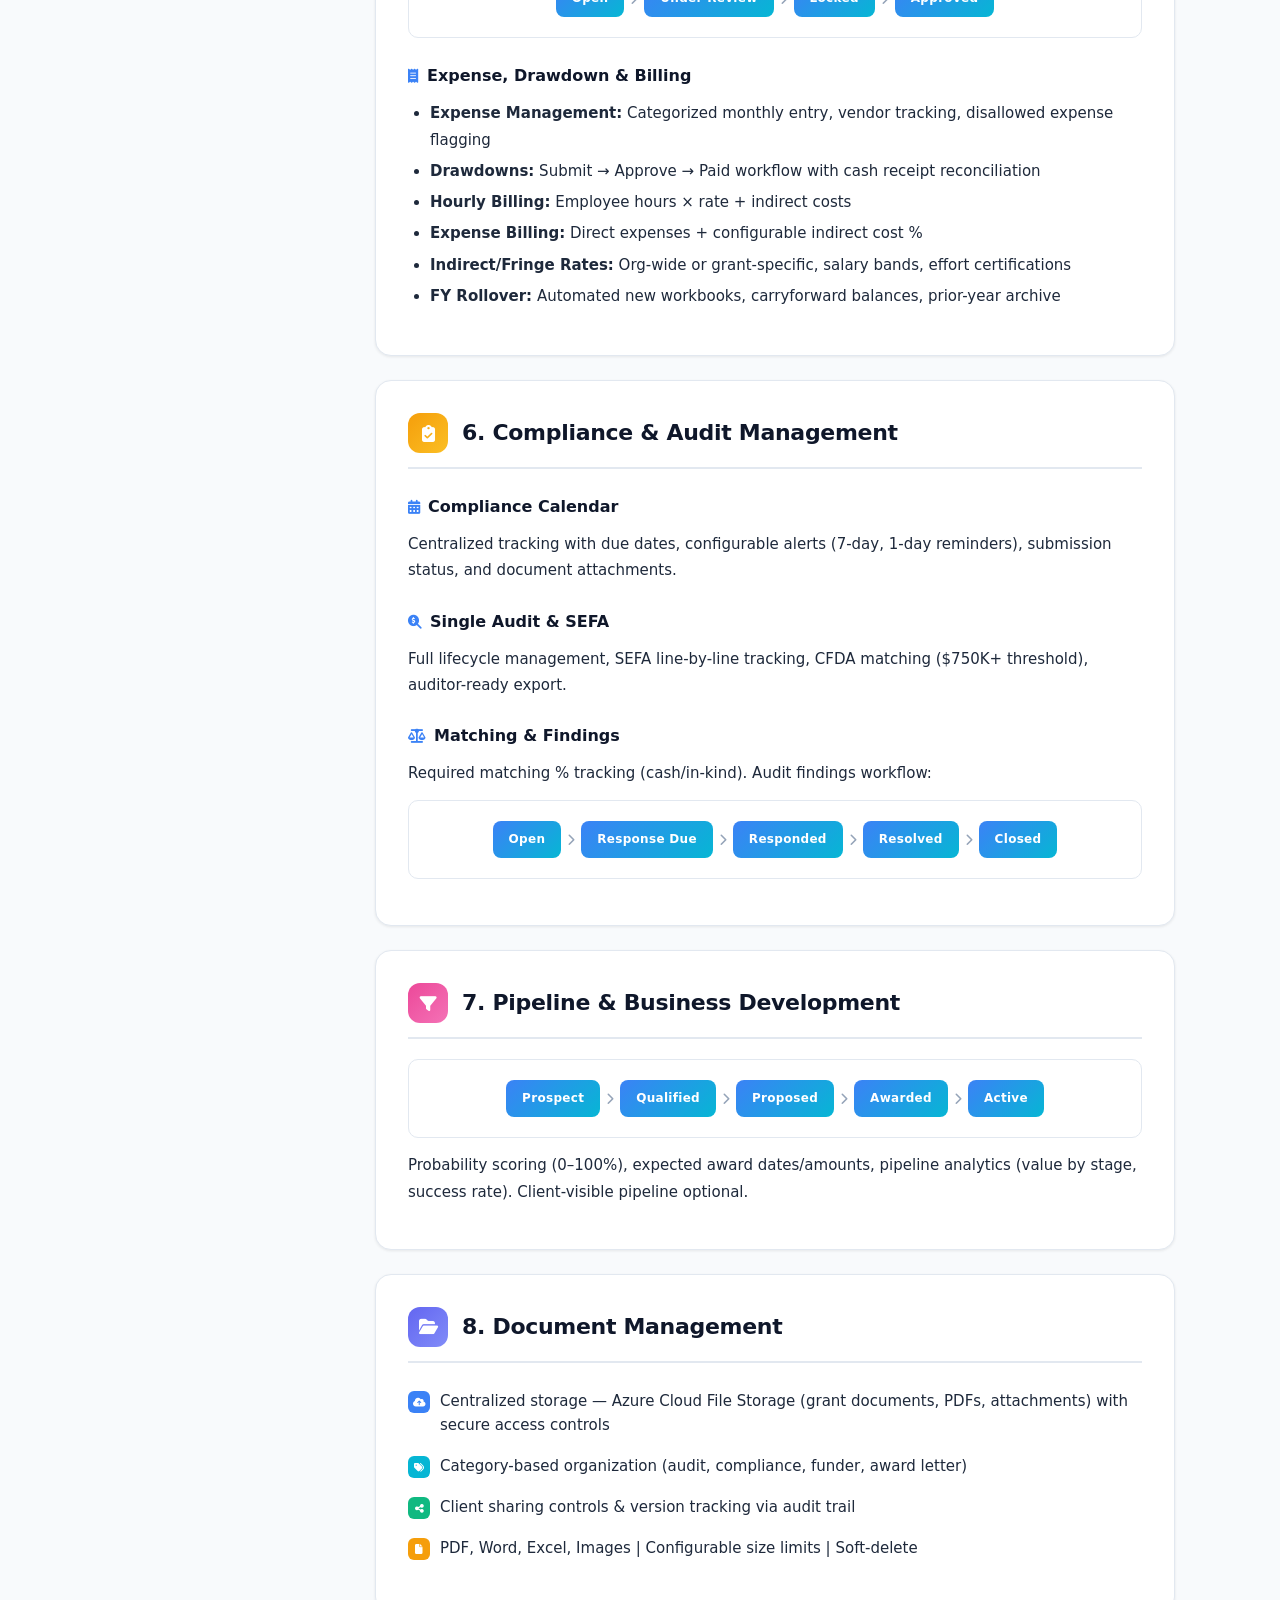
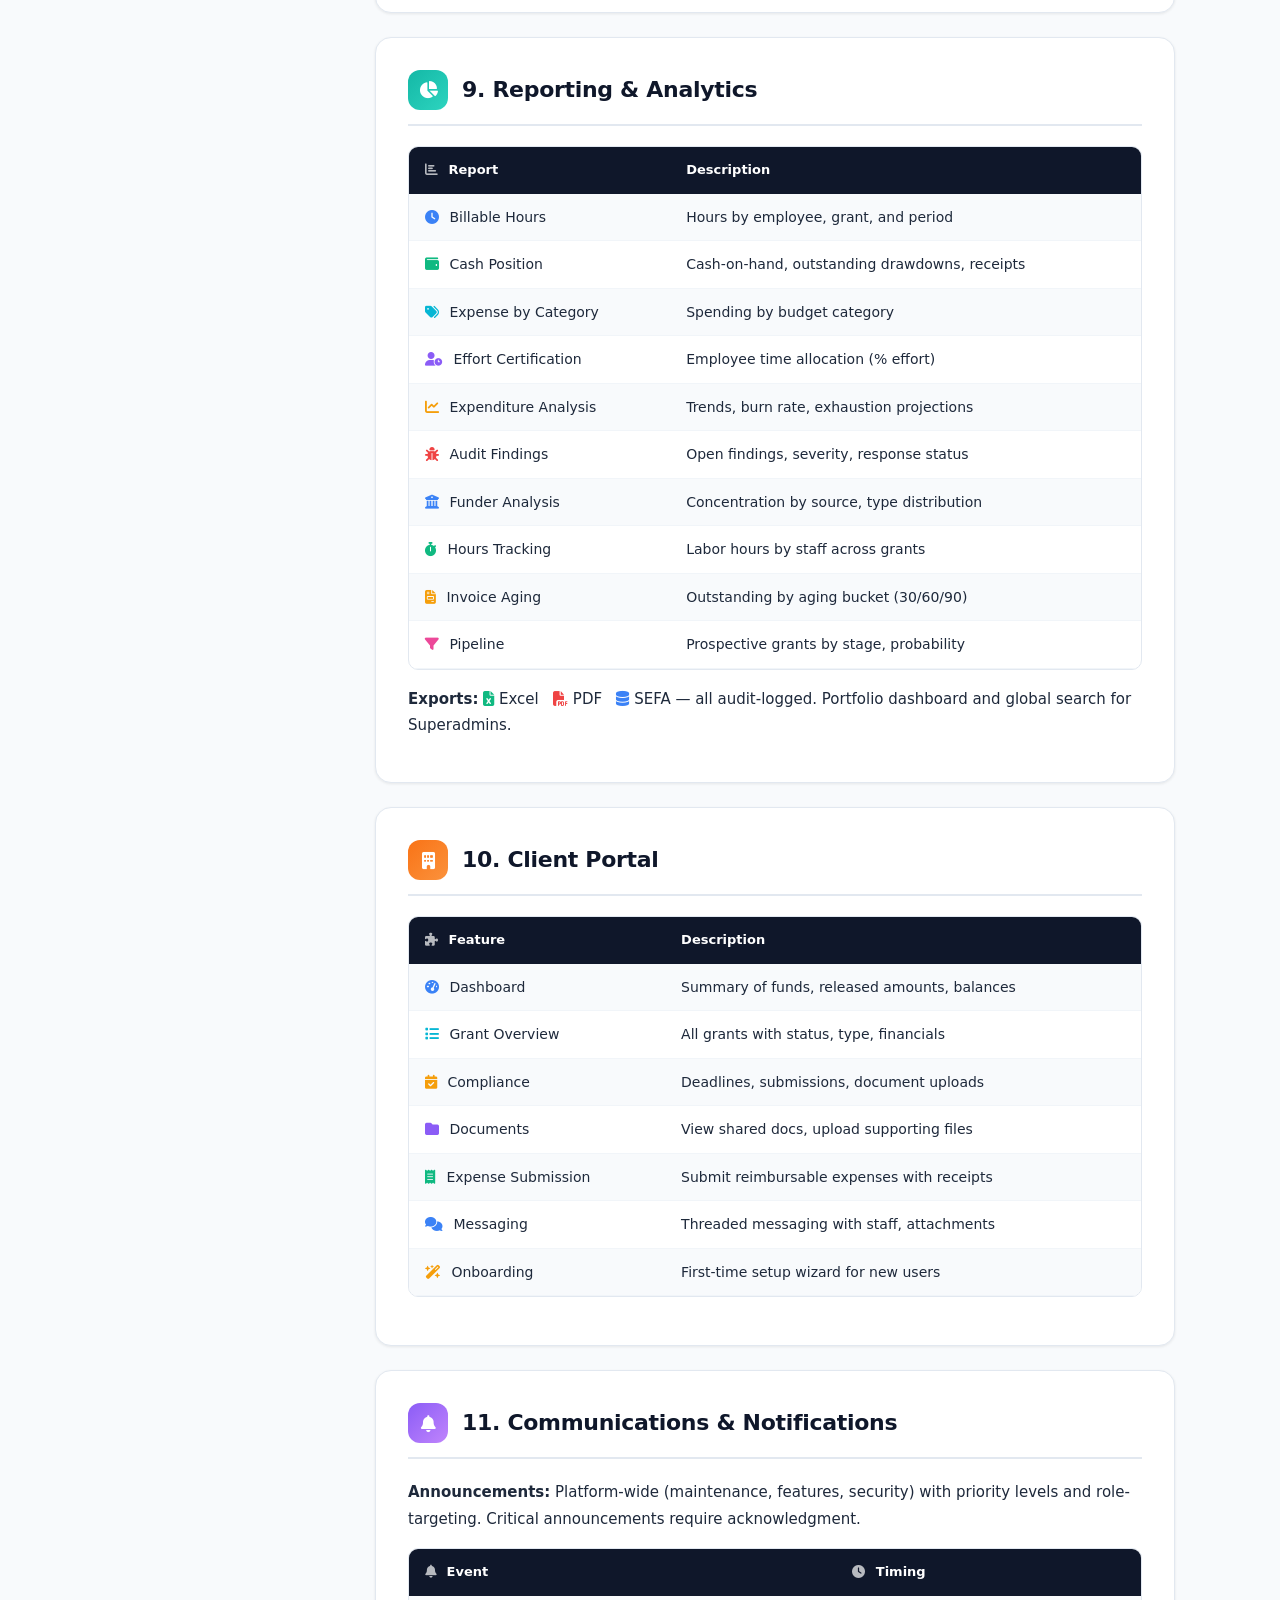
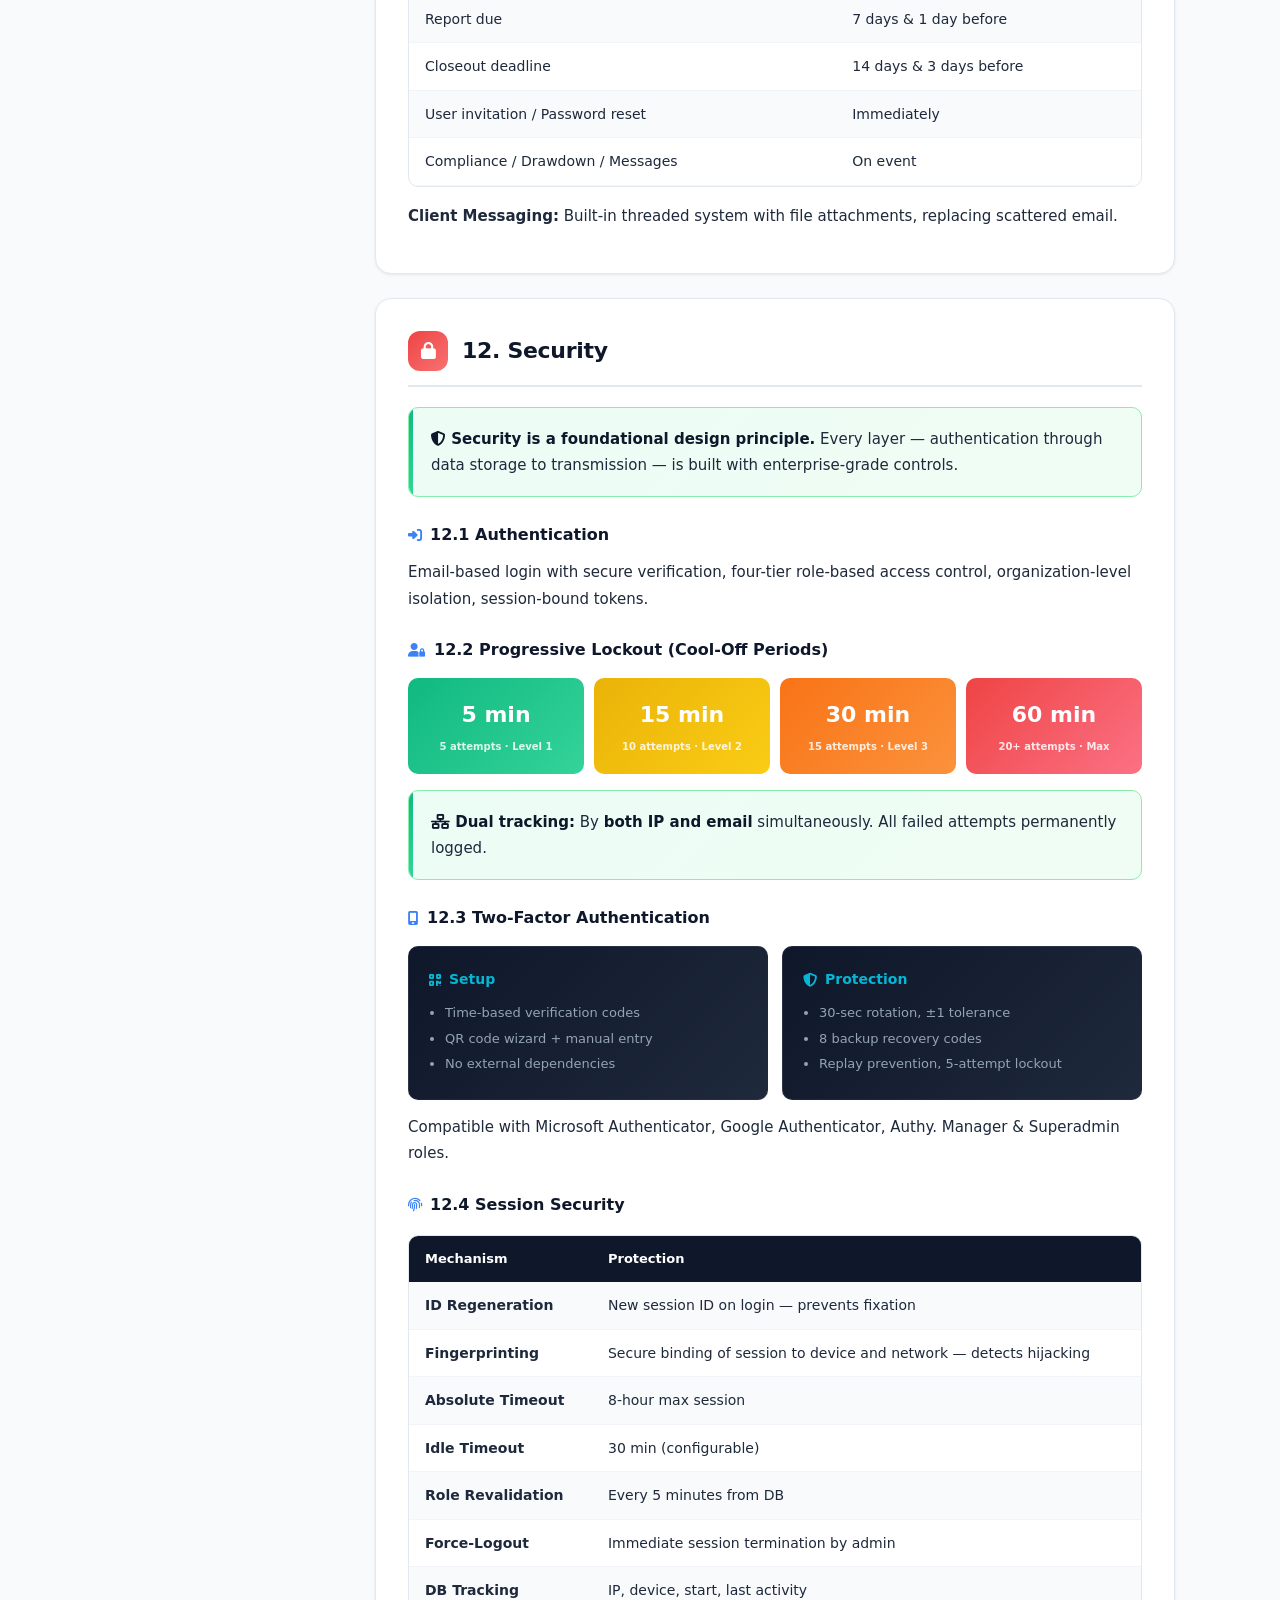
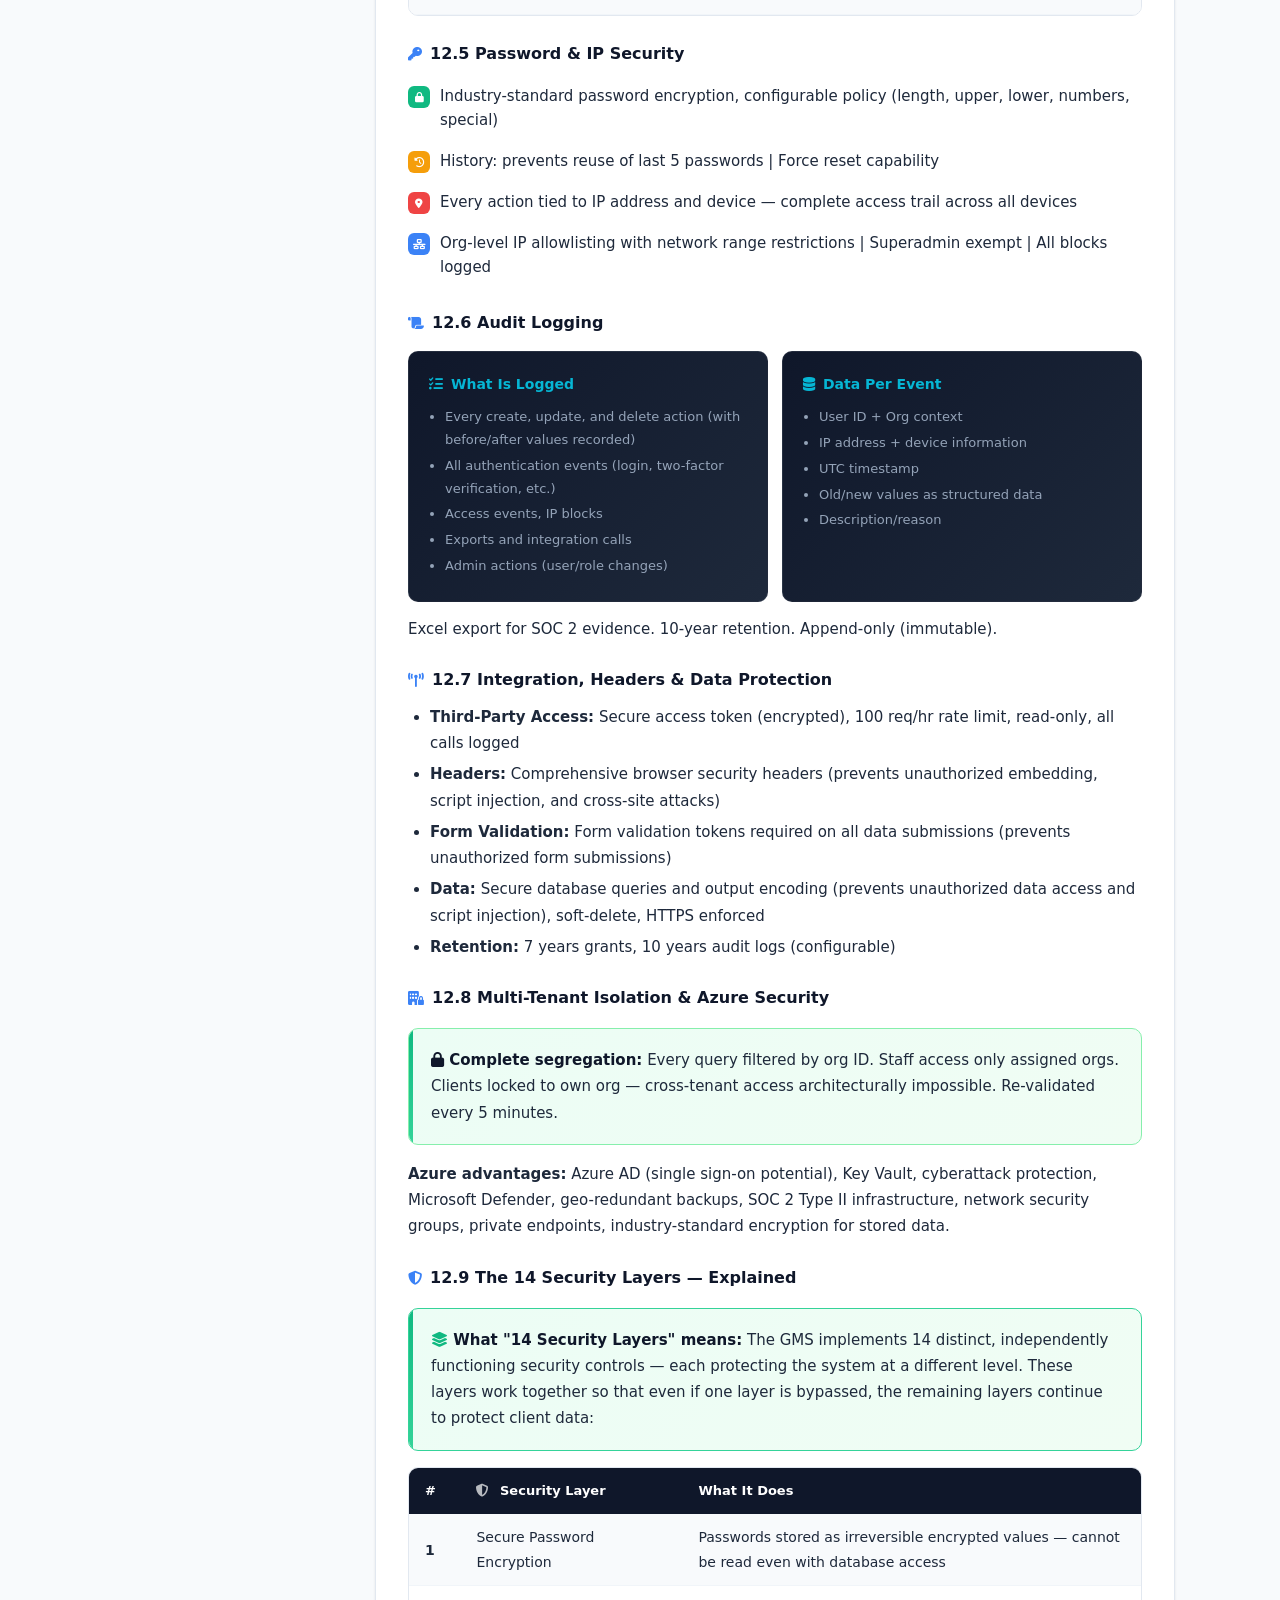
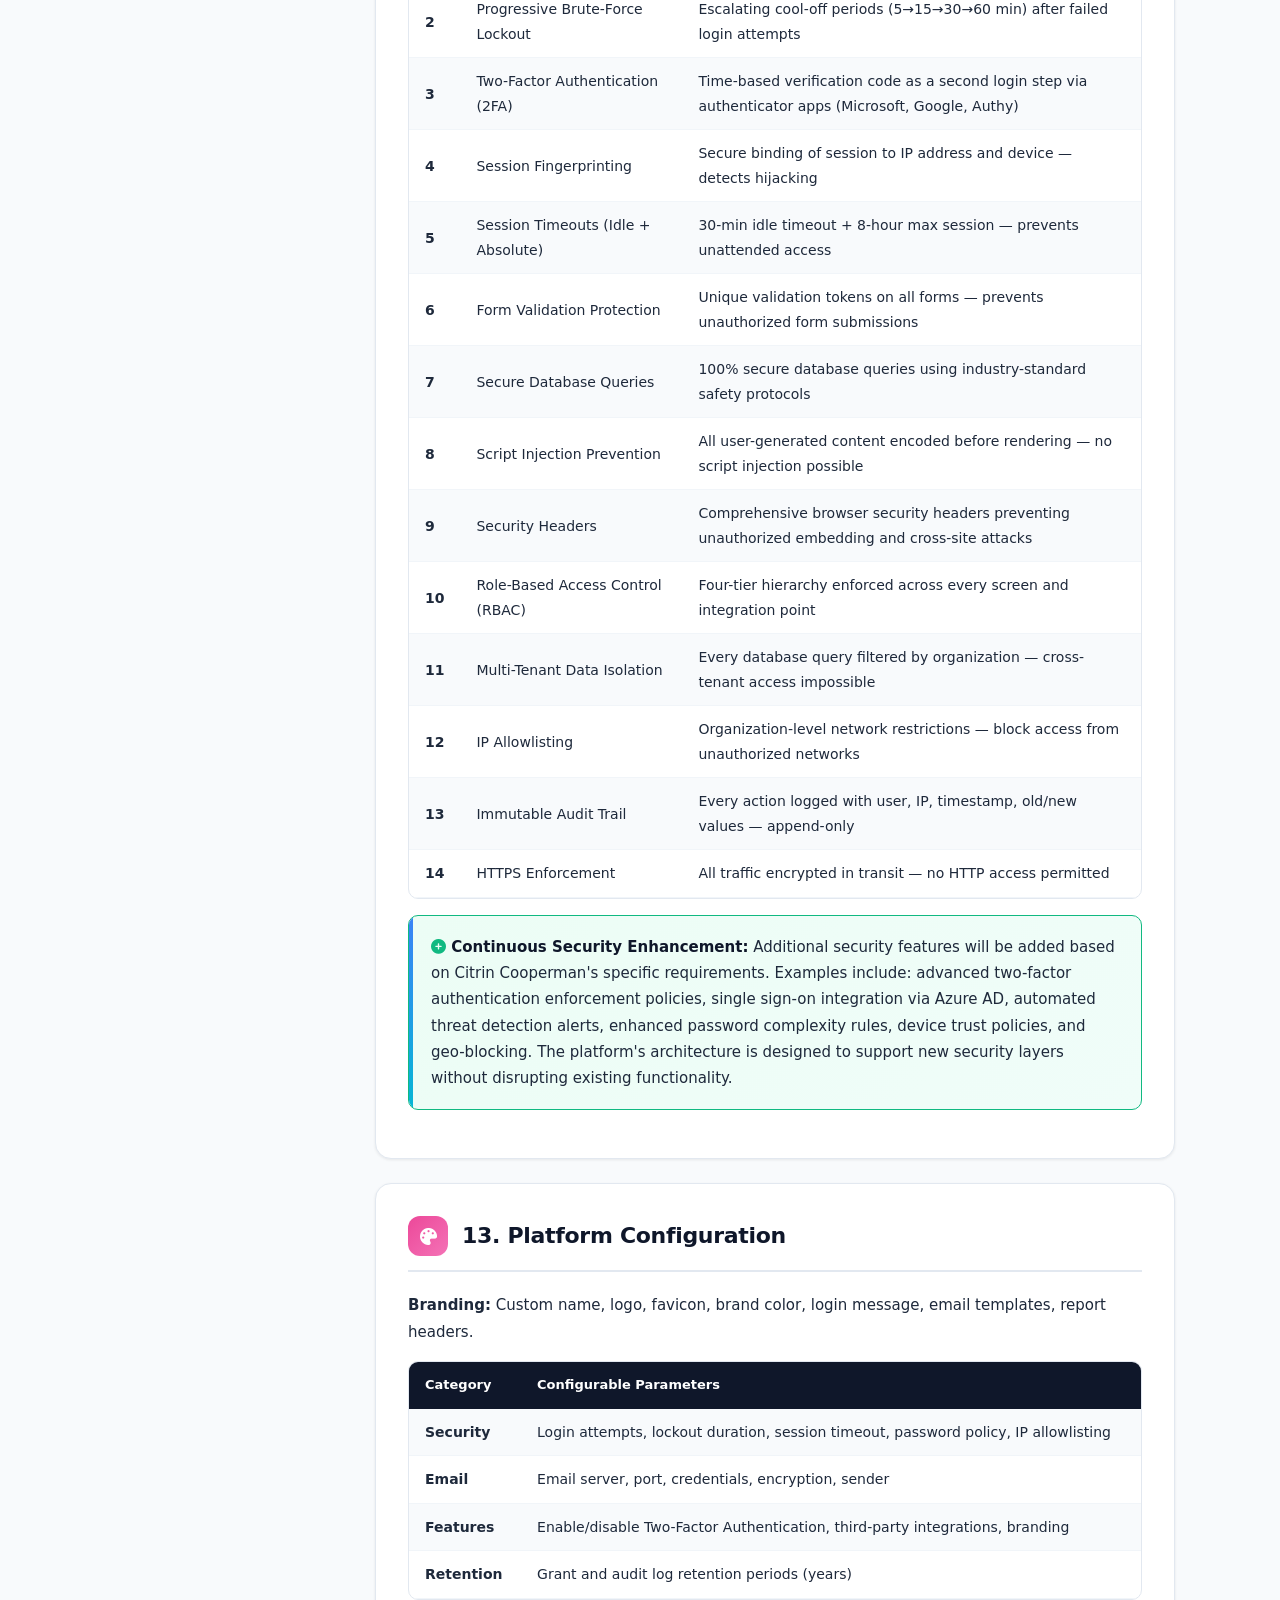
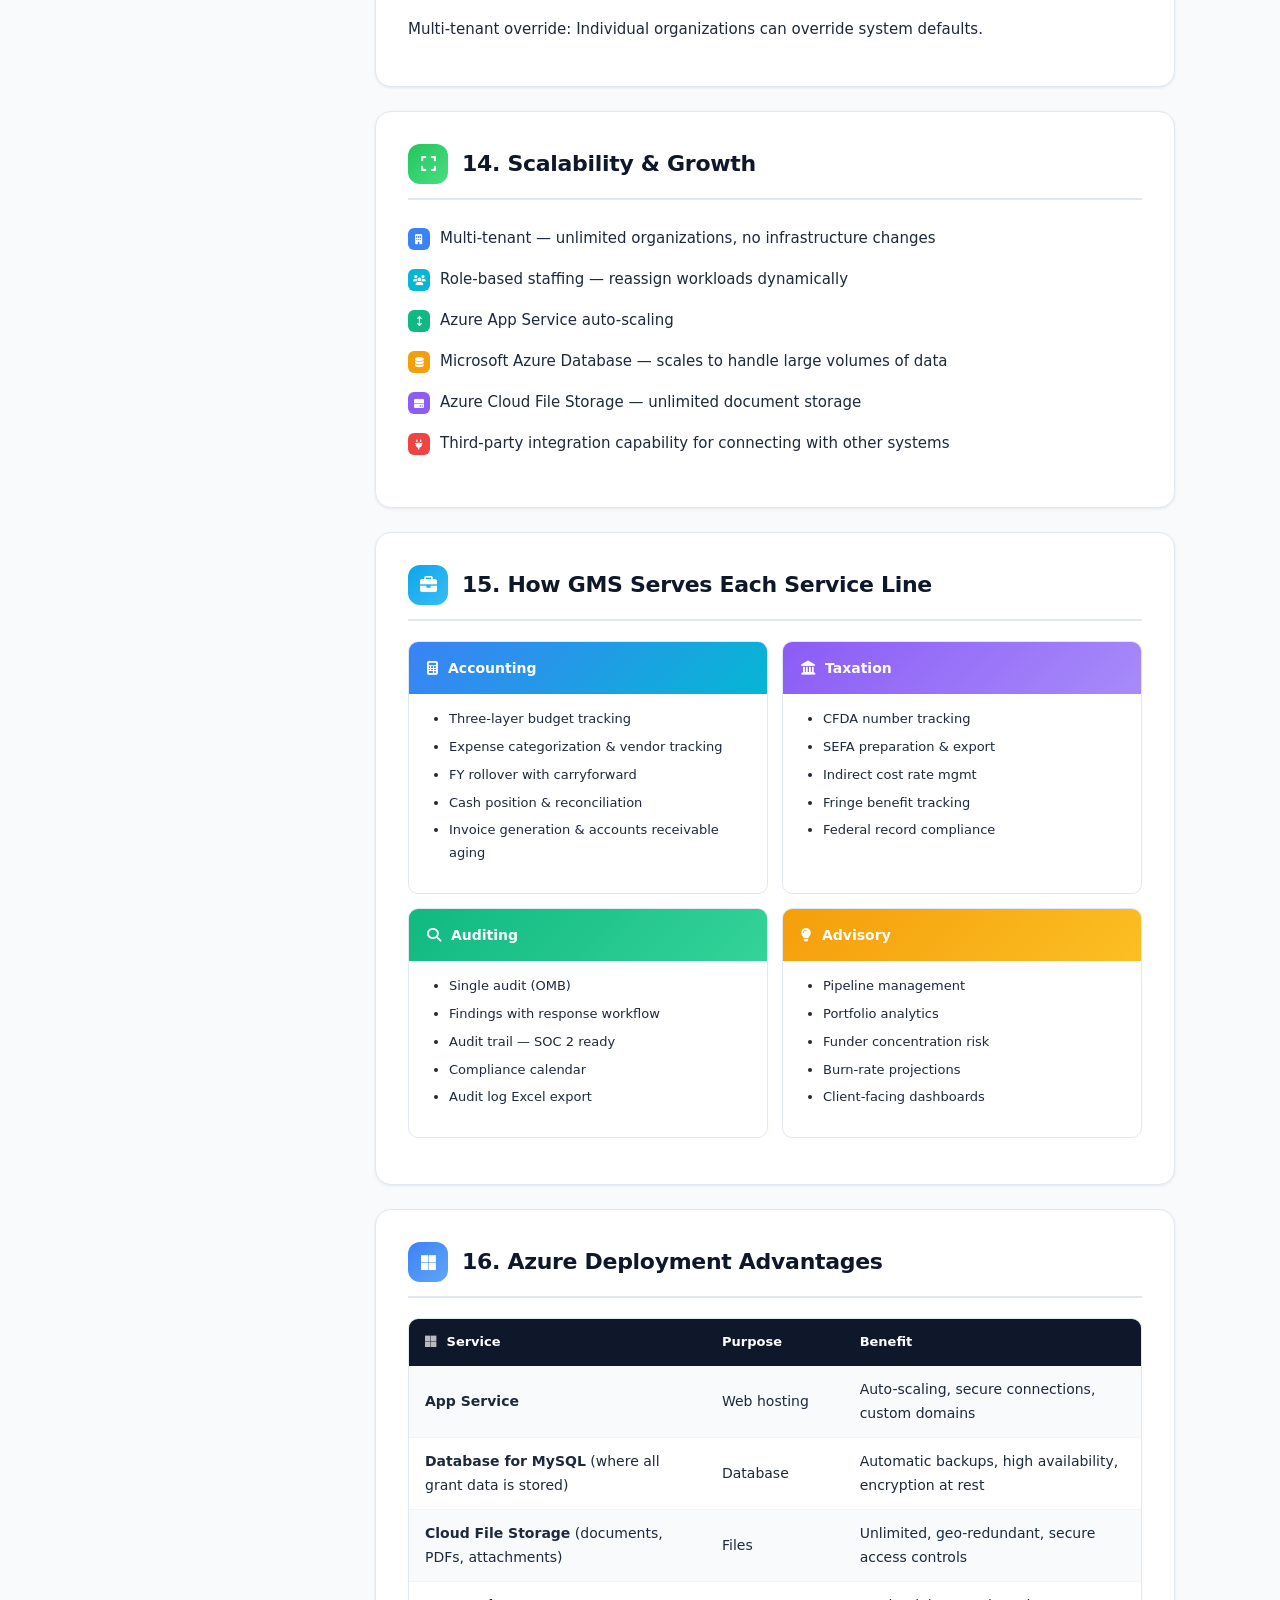
==== commit 451c692f: "Harden GMS-Comments forum: security, UX, and production-readiness audit - Fix infinite retry loop on" ====
--- a/docs/GMS-Feature-Overview.html
+++ b/docs/GMS-Feature-Overview.html
@@ -182,7 +182,7 @@
   <div class="mobile-nav-links">
     <a href="GMS-Feature-Overview.html" class="active"><i class="fa-solid fa-star"></i> <span class="mobile-nav-label">Feature Overview</span> <i class="fa-solid fa-chevron-right mobile-nav-arrow"></i></a>
     <a href="GMS-Workflow-Guide.html"><i class="fa-solid fa-diagram-project"></i> <span class="mobile-nav-label">Workflow Guide</span> <i class="fa-solid fa-chevron-right mobile-nav-arrow"></i></a>
-    <a href="GMS-Testing-Deployment-Plan.html"><i class="fa-solid fa-rocket"></i> <span class="mobile-nav-label">Testing & Deployment</span> <i class="fa-solid fa-chevron-right mobile-nav-arrow"></i></a>
+    <a href="GMS-Testing-Deployment-Plan.html"><i class="fa-solid fa-rocket"></i> <span class="mobile-nav-label">Testing &amp; Deployment</span> <i class="fa-solid fa-chevron-right mobile-nav-arrow"></i></a>
     <a href="GMS-Comments.html"><i class="fa-solid fa-comments"></i> <span class="mobile-nav-label">Forum</span> <i class="fa-solid fa-chevron-right mobile-nav-arrow"></i></a>
   </div>
   <div class="mobile-nav-divider"></div>
@@ -238,7 +238,7 @@
       <div class="hero-meta-item"><i class="fa-solid fa-building"></i> Citrin Cooperman</div>
       <div class="hero-meta-item"><i class="fa-solid fa-calendar"></i> March 10, 2026</div>
       <div class="hero-meta-item"><i class="fa-brands fa-microsoft"></i> Microsoft Azure</div>
-      <a href="javascript:void(0)" onclick="window.print()" class="btn-hero-pdf"><i class="fa fa-file-pdf"></i> PDF</a>
+      <a href="#" onclick="event.preventDefault();window.print();" class="btn-hero-pdf"><i class="fa fa-file-pdf"></i> PDF</a>
     </div>
   </div>
 </section>
@@ -800,33 +800,15 @@
 </footer>
 
 <!-- BACK TO TOP -->
-<button class="back-to-top" id="backToTop"><i class="fa-solid fa-arrow-up"></i></button>
+<button class="back-to-top" id="backToTop" aria-label="Back to top"><i class="fa-solid fa-arrow-up"></i></button>
 
 <script>
 // Particles
 (function(){const c=document.getElementById('particles');if(!c)return;for(let i=0;i<25;i++){const p=document.createElement('div');p.className='particle';p.style.left=Math.random()*100+'%';p.style.animationDuration=(6+Math.random()*10)+'s';p.style.animationDelay=Math.random()*8+'s';p.style.width=p.style.height=(1+Math.random()*3)+'px';c.appendChild(p);}})();
 
-// Smooth scroll
-document.querySelectorAll('a[href^="#"]').forEach(a=>{a.addEventListener('click',e=>{e.preventDefault();const t=document.querySelector(a.getAttribute('href'));if(t)t.scrollIntoView({behavior:'smooth',block:'start'});});});
-
-// Back to top
-const btn=document.getElementById('backToTop');
-window.addEventListener('scroll',()=>{btn.classList.toggle('visible',window.scrollY>400);});
-btn.addEventListener('click',()=>window.scrollTo({top:0,behavior:'smooth'}));
-
-// Fade-in observer
-const obs=new IntersectionObserver(es=>{es.forEach(e=>{if(e.isIntersecting){e.target.classList.add('visible');obs.unobserve(e.target);}});},{threshold:0.08,rootMargin:'0px 0px -30px 0px'});
-document.querySelectorAll('.fade-in').forEach(el=>obs.observe(el));
-
 // Counter animation
 const cObs=new IntersectionObserver(es=>{es.forEach(e=>{if(e.isIntersecting){const el=e.target,tgt=+el.dataset.target;let cur=0;const step=Math.max(1,Math.ceil(tgt/25));const t=setInterval(()=>{cur+=step;if(cur>=tgt){cur=tgt;clearInterval(t);}el.textContent=cur;},50);cObs.unobserve(el);}});},{threshold:0.5});
 document.querySelectorAll('.stat-number[data-target]').forEach(el=>cObs.observe(el));
-
-// Sidebar active tracking
-const sections=document.querySelectorAll('[id]');
-const navLinks=document.querySelectorAll('.sidebar-nav a');
-const sObs=new IntersectionObserver(es=>{es.forEach(e=>{if(e.isIntersecting){navLinks.forEach(l=>{l.classList.toggle('active',l.getAttribute('href')==='#'+e.target.id);});}});},{threshold:0.15,rootMargin:'-80px 0px -60% 0px'});
-sections.forEach(s=>{if(s.id&&document.querySelector('.sidebar-nav a[href="#'+s.id+'"]'))sObs.observe(s);});
 
 // Download 3 core doc pages combined as PDF
 function downloadAllPagesAsPDF(e){
@@ -973,7 +955,6 @@
     btn.style.pointerEvents='';
   })
   .catch(function(err){
-    console.error('PDF download failed:',err);
     alert('Failed to load pages. Please try again.');
     btn.innerHTML=origHTML;
     btn.style.pointerEvents='';
